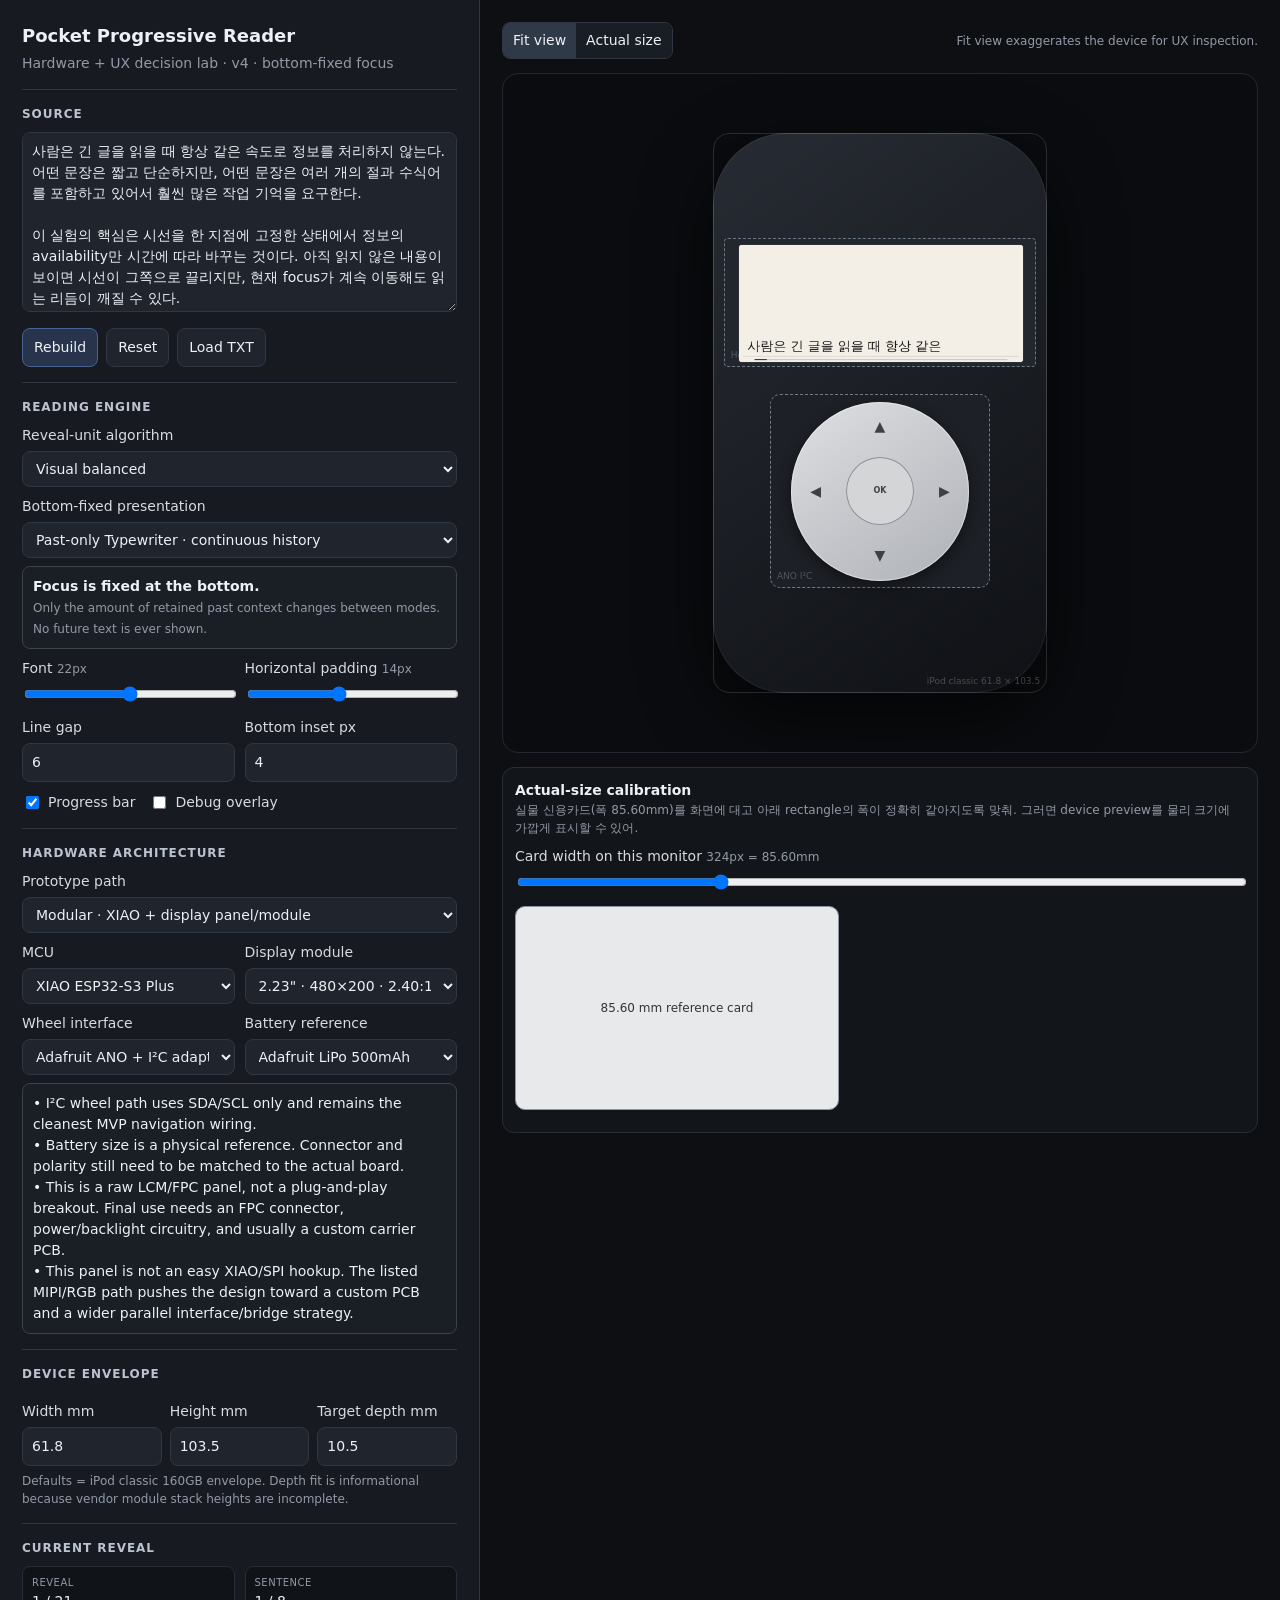
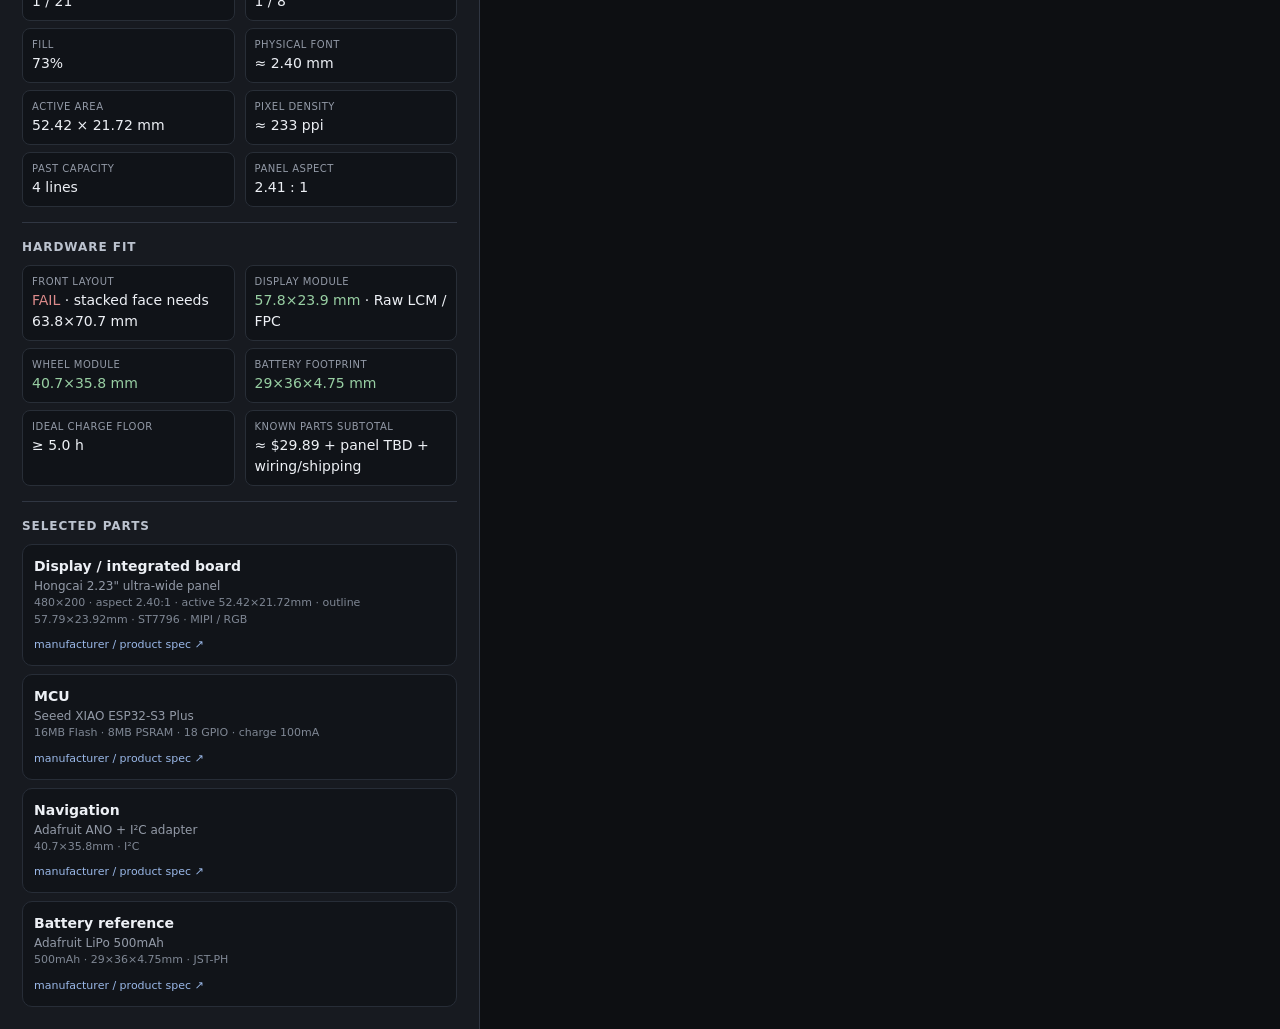
==== pocket_progressive_reader_hardware_lab_v4.html @ 1cc8d26b "chore: establish native reader project and approved visual direction" ====
<!doctype html>
<html lang="ko">
<head>
<meta charset="utf-8">
<meta name="viewport" content="width=device-width,initial-scale=1">
<title>Pocket Progressive Reader — Hardware + UX Lab v4</title>
<style>
:root{--bg:#0d0f12;--panel:#171a20;--panel2:#20242c;--panel3:#111419;--text:#edf0f5;--muted:#939aa7;--line:#303642;--good:#98cfa3;--warn:#e4bd7a;--bad:#dc8b8b;--screen:#f3efe6;--ink:#171717;--past:#77736d}*{box-sizing:border-box}body{margin:0;min-height:100vh;background:var(--bg);color:var(--text);font:14px/1.5 Inter,ui-sans-serif,system-ui,-apple-system,BlinkMacSystemFont,"Apple SD Gothic Neo","Noto Sans KR","Segoe UI",sans-serif}button,select,input,textarea{font:inherit}.app{display:grid;grid-template-columns:minmax(360px,480px) minmax(540px,1fr);min-height:100vh}.lab{padding:22px;border-right:1px solid var(--line);background:var(--panel);overflow:auto}.stage{min-width:0;display:flex;flex-direction:column;align-items:center;padding:22px;overflow:auto;gap:14px}h1{margin:0 0 4px;font-size:18px}.sub{color:var(--muted);margin-bottom:14px}.section{border-top:1px solid var(--line);padding-top:15px;margin-top:15px}.section h2{margin:0 0 9px;font-size:12px;letter-spacing:.08em;text-transform:uppercase;color:#bcc3cf}label{display:block;margin:9px 0 5px;color:#d8dbe2}select,input[type=number],textarea,input[type=text]{width:100%;background:var(--panel2);color:var(--text);border:1px solid var(--line);border-radius:8px;padding:8px 9px}input[type=range]{width:100%}textarea{min-height:180px;resize:vertical}.row{display:grid;grid-template-columns:1fr 1fr;gap:10px}.row3{display:grid;grid-template-columns:1fr 1fr 1fr;gap:8px}.toolbar{display:flex;gap:8px;flex-wrap:wrap;margin-top:10px}button{border:1px solid var(--line);color:var(--text);background:var(--panel2);border-radius:8px;padding:8px 11px;cursor:pointer}button:hover{border-color:#586577}button.primary{background:#27344b;border-color:#48638f}.mini{font-size:12px;color:var(--muted)}.tiny{font-size:11px;color:#7f8794}.checks{display:flex;flex-wrap:wrap;gap:8px 14px}.checks label{margin:0;display:flex;align-items:center;gap:6px}.card{background:var(--panel3);border:1px solid #272d37;border-radius:10px;padding:11px;margin-top:8px}.stats{display:grid;grid-template-columns:1fr 1fr;gap:7px 10px}.stat{padding:8px 9px;background:#101318;border:1px solid #282e37;border-radius:8px}.stat .k{font-size:10px;text-transform:uppercase;letter-spacing:.05em;color:var(--muted)}.stat .v{margin-top:1px;font-variant-numeric:tabular-nums}.good{color:var(--good)}.warn{color:var(--warn)}.bad{color:var(--bad)}.hidden{display:none!important}.stagebar{width:min(980px,100%);display:flex;justify-content:space-between;align-items:center;gap:12px;flex-wrap:wrap}.segmented{display:flex;border:1px solid var(--line);border-radius:8px;overflow:hidden}.segmented button{border:0;border-radius:0;background:#191d24;padding:7px 10px}.segmented button.active{background:#303948}.device-wrap{width:min(980px,100%);min-height:680px;display:flex;align-items:center;justify-content:center;overflow:auto;background:#0a0c0f;border:1px solid #222832;border-radius:16px;padding:24px;position:relative}.device{position:relative;background:linear-gradient(145deg,#272b33,#0f1115);box-shadow:0 24px 70px #000a,inset 0 0 0 1px #ffffff0f;border-radius:18px;flex:none}.module{position:absolute;border:1px dashed #6d7685;border-radius:4px;background:#22262d}.active-display{position:absolute;background:#050607;border-radius:3px;display:flex;align-items:center;justify-content:center;overflow:hidden;box-shadow:0 0 0 1px #ffffff0c}canvas.reader{display:block;background:var(--screen);width:100%;height:100%}.wheel-module{position:absolute;border:1px dashed #727a86;border-radius:10px;background:#1d2026;display:flex;align-items:center;justify-content:center}.wheel{width:82%;aspect-ratio:1;border-radius:50%;background:linear-gradient(145deg,#dedfe2,#aeb1b7);box-shadow:0 5px 15px #0007,inset 0 0 0 1px #fff7;position:relative;color:#333}.wheel:after{content:"";position:absolute;inset:31%;border-radius:50%;background:#d4d5d7;box-shadow:inset 0 0 0 1px #8d9096}.dir,.center{position:absolute;z-index:2;border:0;background:transparent;color:#3d4045;font-weight:800;padding:0;border-radius:50%}.dir{width:24%;height:24%}.dir.up{top:2%;left:38%}.dir.down{bottom:2%;left:38%}.dir.left{left:2%;top:38%}.dir.right{right:2%;top:38%}.center{left:34%;top:34%;width:32%;height:32%;z-index:3;font-size:8px}.wheel-hit{position:absolute;inset:0;border-radius:50%;z-index:1}.ipod-outline{position:absolute;border:1px solid #ffffff22;border-radius:16px;pointer-events:none}.ipod-label{position:absolute;right:6px;bottom:4px;font-size:9px;color:#ffffff3d}.devlabel{position:absolute;left:6px;bottom:4px;font-size:9px;color:#ffffff3d}.calibration{width:min(980px,100%);background:#12151a;border:1px solid #272e38;border-radius:12px;padding:12px}.card-ref-wrap{overflow:auto;padding:10px 0}.card-ref{border:1px solid #8e96a4;border-radius:10px;background:#e8e9eb;color:#333;display:flex;align-items:center;justify-content:center;white-space:nowrap;font-size:12px}.source-link{font-size:11px;color:#9ab8e8;text-decoration:none}.source-link:hover{text-decoration:underline}.note{padding:9px 10px;border:1px solid #3b424d;background:#1a1e25;border-radius:8px;margin-top:8px}@media(max-width:1020px){.app{grid-template-columns:1fr}.lab{border-right:0;border-bottom:1px solid var(--line)}}@media(max-width:620px){.row,.row3,.stats{grid-template-columns:1fr}.device-wrap{min-height:560px;padding:12px}}
</style></head><body>
<div class="app"><aside class="lab">
<h1>Pocket Progressive Reader</h1><div class="sub">Hardware + UX decision lab · v4 · bottom-fixed focus</div>
<div class="section"><h2>Source</h2><textarea id="source">사람은 긴 글을 읽을 때 항상 같은 속도로 정보를 처리하지 않는다. 어떤 문장은 짧고 단순하지만, 어떤 문장은 여러 개의 절과 수식어를 포함하고 있어서 훨씬 많은 작업 기억을 요구한다.

이 실험의 핵심은 시선을 한 지점에 고정한 상태에서 정보의 availability만 시간에 따라 바꾸는 것이다. 아직 읽지 않은 내용이 보이면 시선이 그쪽으로 끌리지만, 현재 focus가 계속 이동해도 읽는 리듬이 깨질 수 있다.

그래서 페이지 전체를 보여주는 대신 한 줄에 들어가는 reveal unit을 만든다. 각 unit은 비슷한 visual width를 갖되 의미 경계와 문장 부호를 가능한 한 보존한다.

This prototype also contains English text so line width and word-length behavior can be compared across languages. Hardware geometry should change the reading model exactly as a real display would.</textarea><div class="toolbar"><button class="primary" id="rebuild">Rebuild</button><button id="reset">Reset</button><button id="loadBtn">Load TXT</button><input id="file" type="file" accept=".txt,text/plain" hidden></div></div>
<div class="section"><h2>Reading engine</h2><label>Reveal-unit algorithm</label><select id="algorithm"><option value="balanced" selected>Visual balanced</option><option value="greedy">Visual greedy</option><option value="eojeol">3–5 eojeol baseline</option></select><label>Bottom-fixed presentation</label><select id="presentation"><option value="past" selected>Past-only Typewriter · continuous history</option><option value="sentence">Sentence-bounded Typewriter · reset each sentence</option><option value="current">Current Only · no history</option></select><div class="note"><b>Focus is fixed at the bottom.</b><br><span class="mini">Only the amount of retained past context changes between modes. No future text is ever shown.</span></div><div class="row"><div><label>Font <span id="fontOut" class="mini"></span></label><input id="fontSize" type="range" min="10" max="34" value="22"></div><div><label>Horizontal padding <span id="padOut" class="mini"></span></label><input id="padding" type="range" min="2" max="30" value="14"></div></div><div class="row"><div><label>Line gap</label><input id="lineGap" type="number" min="0" max="18" value="6"></div><div><label>Bottom inset px</label><input id="bottomInset" type="number" min="0" max="30" value="4"></div></div><div class="checks" style="margin-top:10px"><label><input id="progress" type="checkbox" checked> Progress bar</label><label><input id="debug" type="checkbox"> Debug overlay</label></div></div>
<div class="section"><h2>Hardware architecture</h2><label>Prototype path</label><select id="architecture"><option value="modular" selected>Modular · XIAO + display panel/module</option><option value="integrated">Fast-track · LILYGO T-Display-S3</option></select><div id="modularControls"><div class="row"><div><label>MCU</label><select id="mcu"><option value="xiaoPlus" selected>XIAO ESP32-S3 Plus</option><option value="xiao">XIAO ESP32-S3</option></select></div><div><label>Display module</label><select id="display"></select></div></div></div><div id="integratedInfo" class="note hidden"></div><div class="row"><div><label>Wheel interface</label><select id="wheel"></select></div><div><label>Battery reference</label><select id="battery"></select></div></div><div id="compat" class="note"></div></div>
<div class="section"><h2>Device envelope</h2><div class="row3"><div><label>Width mm</label><input id="bodyW" type="number" step=".1" value="61.8"></div><div><label>Height mm</label><input id="bodyH" type="number" step=".1" value="103.5"></div><div><label>Target depth mm</label><input id="bodyD" type="number" step=".1" value="10.5"></div></div><div class="mini" style="margin-top:6px">Defaults = iPod classic 160GB envelope. Depth fit is informational because vendor module stack heights are incomplete.</div></div>
<div class="section"><h2>Current reveal</h2><div class="stats"><div class="stat"><div class="k">Reveal</div><div class="v" id="sReveal">—</div></div><div class="stat"><div class="k">Sentence</div><div class="v" id="sSentence">—</div></div><div class="stat"><div class="k">Fill</div><div class="v" id="sFill">—</div></div><div class="stat"><div class="k">Physical font</div><div class="v" id="sFontMm">—</div></div><div class="stat"><div class="k">Active area</div><div class="v" id="sActive">—</div></div><div class="stat"><div class="k">Pixel density</div><div class="v" id="sPpi">—</div></div><div class="stat"><div class="k">Past capacity</div><div class="v" id="sPastSlots">—</div></div><div class="stat"><div class="k">Panel aspect</div><div class="v" id="sAspect">—</div></div></div></div>
<div class="section"><h2>Hardware fit</h2><div class="stats"><div class="stat"><div class="k">Front layout</div><div class="v" id="fitFront">—</div></div><div class="stat"><div class="k">Display module</div><div class="v" id="fitDisplay">—</div></div><div class="stat"><div class="k">Wheel module</div><div class="v" id="fitWheel">—</div></div><div class="stat"><div class="k">Battery footprint</div><div class="v" id="fitBattery">—</div></div><div class="stat"><div class="k">Ideal charge floor</div><div class="v" id="chargeTime">—</div></div><div class="stat"><div class="k">Known parts subtotal</div><div class="v" id="subtotal">—</div></div></div></div>
<div class="section"><h2>Selected parts</h2><div id="parts"></div></div>
</aside><main class="stage"><div class="stagebar"><div class="segmented"><button id="zoomBtn" class="active">Fit view</button><button id="actualBtn">Actual size</button></div><div class="mini" id="viewHint">Fit view exaggerates the device for UX inspection.</div></div><div class="device-wrap" id="deviceWrap"><div class="device" id="device"><div class="ipod-outline" id="ipodOutline"><div class="ipod-label">iPod classic 61.8 × 103.5</div></div><div class="module" id="displayModule"><div class="active-display" id="activeDisplay"><canvas class="reader" id="screen"></canvas></div><div class="devlabel" id="displayLabel"></div></div><div class="wheel-module" id="wheelModule"><div class="wheel"><div class="wheel-hit" id="wheelHit"></div><button class="dir up" data-action="prevSentence">▲</button><button class="dir down" data-action="nextSentence">▼</button><button class="dir left" data-action="prev">◀</button><button class="dir right" data-action="next">▶</button><button class="center" data-action="center">OK</button></div><div class="devlabel" id="wheelLabel"></div></div></div></div><div class="calibration" id="calibration"><b>Actual-size calibration</b><div class="mini">실물 신용카드(폭 85.60mm)를 화면에 대고 아래 rectangle의 폭이 정확히 같아지도록 맞춰. 그러면 device preview를 물리 크기에 가깝게 표시할 수 있어.</div><label>Card width on this monitor <span id="calOut" class="mini"></span></label><input id="calPx" type="range" min="250" max="520" value="324"><div class="card-ref-wrap"><div class="card-ref" id="cardRef">85.60 mm reference card</div></div></div></main></div>
<script>
(()=>{'use strict';
const DISPLAY_PRESETS={
ws190:{name:'Waveshare 1.9" dev module',diagonal:1.90,resolution:[320,170],active:[42.72,22.70],module:[51.2,27.3],driver:'ST7789V2',iface:'SPI',kind:'Development module',price:11.99,url:'https://www.waveshare.com/1.9inch-lcd-module.htm'},
hc190:{name:'Hongcai 1.9" raw bar panel',diagonal:1.90,resolution:[320,170],active:[42.72,22.70],module:[49.72,25.80],driver:'ST7789',iface:'MCU / SPI / RGB',kind:'Raw LCM / FPC',price:null,url:'https://www.lcdhc.com/en/bar-display-screen-catalog.html'},
hc219:{name:'Hongcai 2.19" raw bar panel',diagonal:2.19,resolution:[400,240],active:[52.80,31.68],module:[59.81,34.82],driver:'ST7796',iface:'MCU / SPI / RGB',kind:'Raw LCM / FPC',price:null,url:'https://www.lcdhc.com/en/bar-display-screen-catalog.html'},
hc223:{name:'Hongcai 2.23" ultra-wide panel',diagonal:2.23,resolution:[480,200],active:[52.42,21.72],module:[57.79,23.92],driver:'ST7796',iface:'MIPI / RGB',kind:'Raw LCM / FPC',price:null,url:'https://www.lcdhc.com/en/bar-display-screen-catalog.html'},
er225:{name:'EastRising 2.25" ultra-wide SPI panel',diagonal:2.25,resolution:[284,76],active:[55.29,14.80],module:[62.50,17.90],driver:'ST7789P3',iface:'4-wire SPI',kind:'Retail raw panel / FPC',price:null,url:'https://www.buydisplay.com/2-25-inch-tft-serial-spi-76x284-lcd-display-module-w-st7789p3'},
hc240:{name:'Hongcai 2.4" bar panel',diagonal:2.40,resolution:[310,100],active:[55.80,18.00],module:[63.60,21.10],driver:'ST7789',iface:'SPI / MCU / RGB',kind:'Raw LCM / FPC',price:null,url:'https://www.lcdhc.com/en/bar-display-screen-catalog.html'},
ws200:{name:'Waveshare 2.0" 4:3 control',diagonal:2.00,resolution:[320,240],active:[40.80,30.60],module:[58.0,35.0],driver:'ST7789VW',iface:'SPI',kind:'Development module',price:11.99,url:'https://www.waveshare.com/2inch-lcd-module.htm'}
};
const MCU_PRESETS={xiao:{name:'Seeed XIAO ESP32-S3',size:[21,17.8],flash:8,psram:8,gpio:11,charge:50,price:7.49,url:'https://www.seeedstudio.com/XIAO-ESP32S3-p-5627.html'},xiaoPlus:{name:'Seeed XIAO ESP32-S3 Plus',size:[21,17.8],flash:16,psram:8,gpio:18,charge:100,price:7.99,url:'https://wiki.seeedstudio.com/xiao_esp32s3_getting_started/'}};
const WHEEL_PRESETS={i2c:{name:'Adafruit ANO + I²C adapter',size:[40.7,35.8],depth:4.8,gpio:2,price:13.95,url:'https://www.adafruit.com/product/5740'},direct:{name:'Adafruit ANO direct breakout',size:[38,35.6],depth:1.6,gpio:7,price:10.95,url:'https://www.adafruit.com/product/5221'}};
const BATTERY_PRESETS={b500:{name:'Adafruit LiPo 500mAh',cap:500,size:[29,36,4.75],price:7.95,connector:'JST-PH',url:'https://www.adafruit.com/product/1578'},b1200:{name:'Adafruit LiPo 1200mAh',cap:1200,size:[34,62,5],price:9.95,connector:'JST-PH',url:'https://www.adafruit.com/product/258'},none:{name:'No battery / USB only',cap:0,size:[0,0,0],price:0,connector:'—',url:''}};
const TDISPLAY={name:'LILYGO T-Display-S3 (non-touch)',board:[60.8,25.5],resolution:[320,170],active:[42.72,22.70],flash:16,psram:8,charge:500,price:9.04,url:'https://lilygo.cc/products/t-display-s3'};
const $=id=>document.getElementById(id),ui={};['source','rebuild','reset','loadBtn','file','algorithm','presentation','fontSize','fontOut','padding','padOut','lineGap','bottomInset','progress','debug','architecture','modularControls','integratedInfo','mcu','display','wheel','battery','compat','bodyW','bodyH','bodyD','sReveal','sSentence','sFill','sFontMm','sActive','sPpi','sPastSlots','sAspect','fitFront','fitDisplay','fitWheel','fitBattery','chargeTime','subtotal','parts','zoomBtn','actualBtn','viewHint','deviceWrap','device','ipodOutline','displayModule','activeDisplay','screen','displayLabel','wheelModule','wheelHit','wheelLabel','calibration','calPx','calOut','cardRef'].forEach(id=>ui[id]=$(id));const ctx=ui.screen.getContext('2d');const state={sentences:[],units:[],index:0,sentenceStarts:[],sentenceEnds:[],view:'fit',wheelAccum:0};
for(const[k,v]of Object.entries(DISPLAY_PRESETS)){const o=document.createElement('option');o.value=k;const ratio=(v.resolution[0]/v.resolution[1]).toFixed(2);o.textContent=`${v.diagonal}" · ${v.resolution[0]}×${v.resolution[1]} · ${ratio}:1 · ${v.name}`;if(k==='hc223')o.selected=true;ui.display.appendChild(o)}for(const[k,v]of Object.entries(WHEEL_PRESETS)){const o=document.createElement('option');o.value=k;o.textContent=v.name;if(k==='i2c')o.selected=true;ui.wheel.appendChild(o)}for(const[k,v]of Object.entries(BATTERY_PRESETS)){const o=document.createElement('option');o.value=k;o.textContent=v.name;if(k==='b500')o.selected=true;ui.battery.appendChild(o)}
function hw(){const integrated=ui.architecture.value==='integrated',wheel=WHEEL_PRESETS[ui.wheel.value],battery=BATTERY_PRESETS[ui.battery.value];if(integrated)return{integrated,display:{name:'Integrated 1.9" ST7789V',resolution:TDISPLAY.resolution,active:TDISPLAY.active,module:TDISPLAY.board,driver:'ST7789V',iface:'integrated',kind:'Integrated dev board',price:TDISPLAY.price,url:TDISPLAY.url},mcu:{name:'Integrated ESP32-S3R8',size:TDISPLAY.board,flash:16,psram:8,gpio:13,charge:TDISPLAY.charge,price:0,url:TDISPLAY.url},wheel,battery};const d=DISPLAY_PRESETS[ui.display.value],m=MCU_PRESETS[ui.mcu.value];return{integrated,display:{...d},mcu:m,wheel,battery}}
function displayConfig(){const h=hw(),d=h.display;ui.screen.width=d.resolution[0];ui.screen.height=d.resolution[1];return h}function styleState(){const h=hw(),d=h.display;return{fontSize:+ui.fontSize.value,padding:+ui.padding.value,lineGap:+ui.lineGap.value,usableWidth:d.resolution[0]-(+ui.padding.value*2),font:`${+ui.fontSize.value}px "Apple SD Gothic Neo","Noto Sans KR",system-ui,sans-serif`}}
function sentenceSplit(text){
  const normalized=text.replace(/\r\n?/g,'\n').replace(/[ \t]+/g,' ').trim();
  if(!normalized)return[];
  const paras=normalized.split(/\n{2,}/).map(s=>s.trim()).filter(Boolean),out=[];
  for(const para of paras){
    try{
      const seg=new Intl.Segmenter('ko',{granularity:'sentence'});
      out.push(...[...seg.segment(para)].map(x=>x.segment.trim()).filter(Boolean));
    }catch{
      out.push(...para.split(/(?<=[.!?。！？])\s+/u).map(s=>s.trim()).filter(Boolean));
    }
  }
  return out;
}
const tokenize=s=>s.match(/\S+/gu)||[];function widthOf(text){const st=styleState();ctx.save();ctx.font=st.font;const w=ctx.measureText(text).width;ctx.restore();return w}function boundaryBonus(text){const t=text.trim();if(/[.!?。！？‼⁉…]["'’”»》〉」』】)\]}）]*$/u.test(t))return 42;if(/[,，:：;；]["'’”»》〉」』】)\]}）]*$/u.test(t))return 18;return 0}
function eojeolChunks(sentence){const words=tokenize(sentence);if(!words.length)return[];const TARGET=4,MIN=3,MAX=5,best=new Array(words.length+1);best[words.length]={score:0,path:[]};for(let i=words.length-1;i>=0;i--)for(let j=i+1;j<=Math.min(words.length,i+MAX);j++){const count=j-i,text=words.slice(i,j).join(' '),chars=[...text.replace(/\s+/gu,'')].length,desired=chars>=30&&count===4?3:chars<=8&&count===4?5:TARGET,tooShort=count<MIN&&words.length>1;if(!best[j])continue;const score=best[j].score+boundaryBonus(text)-Math.abs(count-desired)*2-(tooShort?30:0);if(!best[i]||score>best[i].score)best[i]={score,path:[text,...best[j].path]}}return best[0]?.path||[sentence]}
function greedyChunks(sentence){const words=tokenize(sentence),max=styleState().usableWidth,chunks=[];let cur='';for(const word of words){const next=cur?cur+' '+word:word;if(!cur||widthOf(next)<=max)cur=next;else{chunks.push(cur);cur=word}}if(cur)chunks.push(cur);return chunks}
function balancedChunks(sentence){const words=tokenize(sentence);if(!words.length)return[];const max=styleState().usableWidth,full=widthOf(sentence);if(full<=max)return[sentence];const lines=Math.max(2,Math.ceil(full/max)),ideal=Math.min(max*.92,full/lines),n=words.length,best=new Array(n+1);best[n]={cost:0,path:[]};for(let i=n-1;i>=0;i--){let text='';for(let j=i+1;j<=n;j++){text=text?text+' '+words[j-1]:words[j-1];const w=widthOf(text);if(w>max&&j>i+1)break;if(!best[j])continue;const diff=(w-ideal)/Math.max(1,ideal);let cost=best[j].cost+diff*diff*100;if(w<ideal*.48&&n>1)cost+=24;cost-=boundaryBonus(text);if(j-i>7)cost+=(j-i-7)*5;if(!best[i]||cost<best[i].cost)best[i]={cost,path:[text,...best[j].path]}}}return best[0]?.path||greedyChunks(sentence)}
function buildModel({keep=false}={}){displayConfig();const prev=state.units[state.index]?.text||'';state.sentences=sentenceSplit(ui.source.value);state.units=[];state.sentenceStarts=[];state.sentenceEnds=[];const algo=ui.algorithm.value;state.sentences.forEach((s,si)=>{state.sentenceStarts[si]=state.units.length;let parts=algo==='eojeol'?eojeolChunks(s):algo==='greedy'?greedyChunks(s):balancedChunks(s);parts=parts.flatMap(p=>widthOf(p)<=styleState().usableWidth?[p]:greedyChunks(p));for(const text of parts)state.units.push({text,sentenceIndex:si,width:widthOf(text),words:tokenize(text).length});state.sentenceEnds[si]=state.units.length-1});if(keep&&prev){const i=state.units.findIndex(u=>u.text===prev);state.index=i>=0?i:Math.min(state.index,Math.max(0,state.units.length-1))}else state.index=0;renderAll()}const current=()=>state.units[state.index];function move(d){if(!state.units.length)return;state.index=Math.max(0,Math.min(state.units.length-1,state.index+d));render()}function sentenceMove(d){if(!state.units.length)return;const t=Math.max(0,Math.min(state.sentences.length-1,current().sentenceIndex+d));state.index=state.sentenceStarts[t];render()}
function lh(){const s=styleState();return s.fontSize*1.28+s.lineGap}
function focusY(){const h=hw().display.resolution[1],progressReserve=ui.progress.checked?8:2,inset=Math.max(0,+ui.bottomInset.value||0);return Math.max(lh()/2+2,h-progressReserve-inset-styleState().fontSize*.62)}
function pastCapacity(){const fy=focusY(),line=lh();return Math.max(0,Math.floor((fy-line/2-3)/line))}
function drawUnit(idx,y,opt={}){const u=state.units[idx];if(!u)return;const st=styleState();ctx.save();ctx.font=st.font;ctx.textBaseline='middle';ctx.globalAlpha=opt.alpha??1;ctx.fillStyle=opt.color||'#171717';ctx.fillText(u.text,st.padding,y,st.usableWidth);ctx.restore()}
function pastStartIndex(mode){if(mode==='current')return state.index;if(mode==='sentence')return state.sentenceStarts[current().sentenceIndex];return 0}
function drawPresentation(){const fy=focusY(),mode=ui.presentation.value,slots=pastCapacity(),start=pastStartIndex(mode);if(mode!=='current'){let drawn=0;for(let idx=state.index-1;idx>=start&&drawn<slots;idx--){drawn++;const alpha=[.56,.34,.19,.11][drawn-1]??.08;drawUnit(idx,fy-drawn*lh(),{alpha,color:'#77736d'})}}drawUnit(state.index,fy,{alpha:1,color:'#171717'});ctx.save();ctx.strokeStyle='rgba(35,34,32,.15)';ctx.beginPath();ctx.moveTo(Math.max(3,styleState().padding*.5),fy+styleState().fontSize*.72);ctx.lineTo(hw().display.resolution[0]-Math.max(3,styleState().padding*.5),fy+styleState().fontSize*.72);ctx.stroke();ctx.restore()}
function drawProgress(){if(!ui.progress.checked||!state.units.length)return;const d=hw().display.resolution,w=d[0],h=d[1],x=Math.max(6,w*.055),bar=w-x*2,y=h-5;ctx.fillStyle='#d0cbc2';ctx.fillRect(x,y,bar,2);ctx.fillStyle='#3e3c39';ctx.fillRect(x,y,bar*((state.index+1)/state.units.length),2)}function drawDebug(){if(!ui.debug.checked||!current())return;ctx.save();ctx.font='8px ui-monospace,monospace';ctx.textBaseline='top';ctx.fillStyle='#77716a';ctx.fillText(`#${state.index+1}/${state.units.length} · ${Math.round(current().width)}px`,4,3);ctx.restore()}
function render(){const d=hw().display.resolution;ctx.clearRect(0,0,d[0],d[1]);ctx.fillStyle='#f3efe6';ctx.fillRect(0,0,d[0],d[1]);if(!state.units.length){ctx.fillStyle='#777';ctx.font='12px system-ui';ctx.fillText('No text',10,20);return}drawPresentation();drawProgress();drawDebug();updateReadStats()}function ppi(){const d=hw().display;return d.resolution[0]/d.active[0]*25.4}function updateReadStats(){if(!current())return;const st=styleState(),d=hw().display;ui.sReveal.textContent=`${state.index+1} / ${state.units.length}`;ui.sSentence.textContent=`${current().sentenceIndex+1} / ${state.sentences.length}`;ui.sFill.textContent=`${Math.round(current().width/st.usableWidth*100)}%`;ui.sFontMm.textContent=`≈ ${(st.fontSize/ppi()*25.4).toFixed(2)} mm`;ui.sActive.textContent=`${d.active[0].toFixed(2)} × ${d.active[1].toFixed(2)} mm`;ui.sPpi.textContent=`≈ ${Math.round(ppi())} ppi`;ui.sPastSlots.textContent=`${pastCapacity()} line${pastCapacity()===1?'':'s'}`;ui.sAspect.textContent=`${(d.active[0]/d.active[1]).toFixed(2)} : 1`}
function chargeFloor(h){if(!h.battery.cap||!h.mcu.charge)return'—';const hours=h.battery.cap/h.mcu.charge;return`≥ ${hours.toFixed(hours<10?1:0)} h`}function partCard(title,p,extra=''){return`<div class="card"><b>${title}</b><div class="mini">${p.name}</div>${extra}<div style="margin-top:5px">${p.url?`<a class="source-link" target="_blank" href="${p.url}">manufacturer / product spec ↗</a>`:''}</div></div>`}
function updateHardware(){const h=hw(),bodyW=+ui.bodyW.value,bodyH=+ui.bodyH.value,margin=3,gap=5;ui.modularControls.classList.toggle('hidden',h.integrated);ui.integratedInfo.classList.toggle('hidden',!h.integrated);if(h.integrated)ui.integratedInfo.innerHTML=`<b>Integrated fast-track</b><br><span class="mini">ESP32-S3R8 + 16MB Flash + 8MB PSRAM + 1.9" 170×320 TFT + USB-C + battery connector on one board. Good for firmware/interaction proofing, less flexible for final panel geometry.</span>`;const displayW=h.display.module[0],displayH=h.display.module[1],wheelW=h.wheel.size[0],wheelH=h.wheel.size[1],reqW=Math.max(displayW,wheelW)+margin*2,reqH=displayH+gap+wheelH+margin*2,frontOK=reqW<=bodyW&&reqH<=bodyH,dispOK=displayW<=bodyW,wheelOK=wheelW+margin*2<=bodyW,b=h.battery.size,battOK=!h.battery.cap||(Math.min(b[0],b[1])<=Math.min(bodyW,bodyH)&&Math.max(b[0],b[1])<=Math.max(bodyW,bodyH));ui.fitFront.innerHTML=`<span class="${frontOK?'good':'bad'}">${frontOK?'PASS':'FAIL'}</span> · stacked face needs ${reqW.toFixed(1)}×${reqH.toFixed(1)} mm`;ui.fitDisplay.innerHTML=`<span class="${dispOK?'good':'bad'}">${displayW.toFixed(1)}×${displayH.toFixed(1)} mm</span> · ${h.display.kind}`;ui.fitWheel.innerHTML=`<span class="${wheelOK?'good':'bad'}">${wheelW.toFixed(1)}×${wheelH.toFixed(1)} mm</span>`;ui.fitBattery.innerHTML=h.battery.cap?`<span class="${battOK?'good':'bad'}">${b[0]}×${b[1]}×${b[2]} mm</span>`:'—';ui.chargeTime.textContent=chargeFloor(h);const known=[h.display.price,h.mcu.price,h.wheel.price,h.battery.price].filter(v=>Number.isFinite(v));const subtotal=known.reduce((a,b)=>a+b,0);ui.subtotal.textContent=`≈ $${subtotal.toFixed(2)}${Number.isFinite(h.display.price)?'':' + panel TBD'} + wiring/shipping`;let compat=[];if(!h.integrated&&ui.mcu.value==='xiao'&&ui.wheel.value==='direct')compat.push('Basic XIAO + direct ANO is GPIO-starved. Use XIAO S3 Plus or the I²C wheel path.');if(ui.wheel.value==='i2c')compat.push('I²C wheel path uses SDA/SCL only and remains the cleanest MVP navigation wiring.');if(h.battery.cap)compat.push('Battery size is a physical reference. Connector and polarity still need to be matched to the actual board.');if(h.display.module[0]>bodyW)compat.push(`Panel/module is ${(h.display.module[0]-bodyW).toFixed(1)}mm wider than the ${bodyW.toFixed(1)}mm body target.`);if(/Raw|raw/.test(h.display.kind))compat.push('This is a raw LCM/FPC panel, not a plug-and-play breakout. Final use needs an FPC connector, power/backlight circuitry, and usually a custom carrier PCB.');if(/MIPI/.test(h.display.iface)&&!/SPI/.test(h.display.iface))compat.push('This panel is not an easy XIAO/SPI hookup. The listed MIPI/RGB path pushes the design toward a custom PCB and a wider parallel interface/bridge strategy.');else if(/SPI/.test(h.display.iface)&&!h.integrated)compat.push(`${h.display.driver} + ${h.display.iface}: electrically much friendlier for the ESP32-S3 prototype path.`);if(h.integrated)compat.push('T-Display-S3 remains useful as a fast firmware proof, but it does not validate the final ultra-wide panel geometry.');ui.compat.innerHTML=compat.map(x=>`• ${x}`).join('<br>')||'No obvious compatibility warning.';ui.parts.innerHTML=partCard('Display / integrated board',h.display,`<div class="tiny">${h.display.resolution[0]}×${h.display.resolution[1]} · aspect ${(h.display.resolution[0]/h.display.resolution[1]).toFixed(2)}:1 · active ${h.display.active[0]}×${h.display.active[1]}mm · outline ${h.display.module[0]}×${h.display.module[1]}mm · ${h.display.driver} · ${h.display.iface}</div>`)+(!h.integrated?partCard('MCU',h.mcu,`<div class="tiny">${h.mcu.flash}MB Flash · ${h.mcu.psram}MB PSRAM · ${h.mcu.gpio} GPIO · charge ${h.mcu.charge}mA</div>`):'')+partCard('Navigation',h.wheel,`<div class="tiny">${h.wheel.size[0]}×${h.wheel.size[1]}mm · ${h.wheel.gpio===2?'I²C':'7 GPIO direct'}</div>`)+(h.battery.cap?partCard('Battery reference',h.battery,`<div class="tiny">${h.battery.cap}mAh · ${h.battery.size.join('×')}mm · ${h.battery.connector}</div>`):'')}
function pxPerMm(){return+ui.calPx.value/85.60}function layoutDevice(){const h=hw(),bodyW=+ui.bodyW.value,bodyH=+ui.bodyH.value,fitScale=Math.min(7,560/bodyH,360/bodyW),scale=state.view==='actual'?pxPerMm():fitScale,dw=bodyW*scale,dh=bodyH*scale;ui.device.style.width=`${dw}px`;ui.device.style.height=`${dh}px`;ui.device.style.borderRadius=`${Math.max(8,bodyW*.22*scale)}px`;ui.ipodOutline.style.width=`${61.8*scale}px`;ui.ipodOutline.style.height=`${103.5*scale}px`;ui.ipodOutline.style.left=`${(dw-61.8*scale)/2}px`;ui.ipodOutline.style.top=`${(dh-103.5*scale)/2}px`;const modW=h.display.module[0]*scale,modH=h.display.module[1]*scale,actW=h.display.active[0]*scale,actH=h.display.active[1]*scale,wheelW=h.wheel.size[0]*scale,wheelH=h.wheel.size[1]*scale,gap=5*scale,totalH=modH+gap+wheelH,startY=Math.max(3*scale,(dh-totalH)/2);ui.displayModule.style.width=`${modW}px`;ui.displayModule.style.height=`${modH}px`;ui.displayModule.style.left=`${(dw-modW)/2}px`;ui.displayModule.style.top=`${startY}px`;ui.activeDisplay.style.width=`${actW}px`;ui.activeDisplay.style.height=`${actH}px`;ui.activeDisplay.style.left=`${(modW-actW)/2}px`;ui.activeDisplay.style.top=`${(modH-actH)/2}px`;ui.wheelModule.style.width=`${wheelW}px`;ui.wheelModule.style.height=`${wheelH}px`;ui.wheelModule.style.left=`${(dw-wheelW)/2}px`;ui.wheelModule.style.top=`${startY+modH+gap}px`;ui.displayLabel.textContent=h.integrated?'T-Display-S3 board':h.display.name;ui.wheelLabel.textContent=ui.wheel.value==='i2c'?'ANO I²C':'ANO direct';ui.cardRef.style.width=`${ui.calPx.value}px`;ui.cardRef.style.height=`${(+ui.calPx.value)*(53.98/85.60)}px`;ui.calOut.textContent=`${ui.calPx.value}px = 85.60mm`;ui.viewHint.textContent=state.view==='actual'?`Actual-size mode · calibrated ${pxPerMm().toFixed(2)} CSS px/mm`:'Fit view exaggerates the device for UX inspection.'}
function renderAll(){updateHardware();layoutDevice();render()}function updateLabels(){ui.fontOut.textContent=`${ui.fontSize.value}px`;ui.padOut.textContent=`${ui.padding.value}px`}function setView(v){state.view=v;ui.zoomBtn.classList.toggle('active',v==='fit');ui.actualBtn.classList.toggle('active',v==='actual');layoutDevice()}function centerAction(){ui.progress.checked=!ui.progress.checked;render()}
document.querySelectorAll('[data-action]').forEach(btn=>btn.addEventListener('click',e=>{e.stopPropagation();const a=btn.dataset.action;if(a==='prev')move(-1);else if(a==='next')move(1);else if(a==='prevSentence')sentenceMove(-1);else if(a==='nextSentence')sentenceMove(1);else centerAction()}));ui.wheelHit.addEventListener('wheel',e=>{e.preventDefault();state.wheelAccum+=e.deltaY;const t=50;while(Math.abs(state.wheelAccum)>=t){if(state.wheelAccum>0){move(1);state.wheelAccum-=t}else{move(-1);state.wheelAccum+=t}}},{passive:false});document.addEventListener('keydown',e=>{if(['INPUT','TEXTAREA','SELECT'].includes(document.activeElement?.tagName))return;const m={ArrowLeft:()=>move(-1),ArrowRight:()=>move(1),ArrowUp:()=>sentenceMove(-1),ArrowDown:()=>sentenceMove(1)};if(m[e.key]){e.preventDefault();m[e.key]()}});ui.rebuild.addEventListener('click',()=>buildModel());ui.reset.addEventListener('click',()=>{state.index=0;render()});ui.loadBtn.addEventListener('click',()=>ui.file.click());ui.file.addEventListener('change',async()=>{const f=ui.file.files?.[0];if(f){ui.source.value=await f.text();buildModel()}});ui.algorithm.addEventListener('change',()=>buildModel({keep:true}));ui.presentation.addEventListener('change',render);ui.fontSize.addEventListener('input',()=>{updateLabels();buildModel({keep:true})});ui.padding.addEventListener('input',()=>{updateLabels();buildModel({keep:true})});ui.lineGap.addEventListener('input',render);ui.bottomInset.addEventListener('input',render);ui.progress.addEventListener('change',render);ui.debug.addEventListener('change',render);['architecture','mcu','display','wheel','battery'].forEach(id=>ui[id].addEventListener('change',()=>buildModel({keep:true})));['bodyW','bodyH','bodyD'].forEach(id=>ui[id].addEventListener('input',()=>{updateHardware();layoutDevice()}));ui.zoomBtn.addEventListener('click',()=>setView('fit'));ui.actualBtn.addEventListener('click',()=>setView('actual'));ui.calPx.addEventListener('input',layoutDevice);updateLabels();setView('fit');buildModel();})();
</script></body></html>
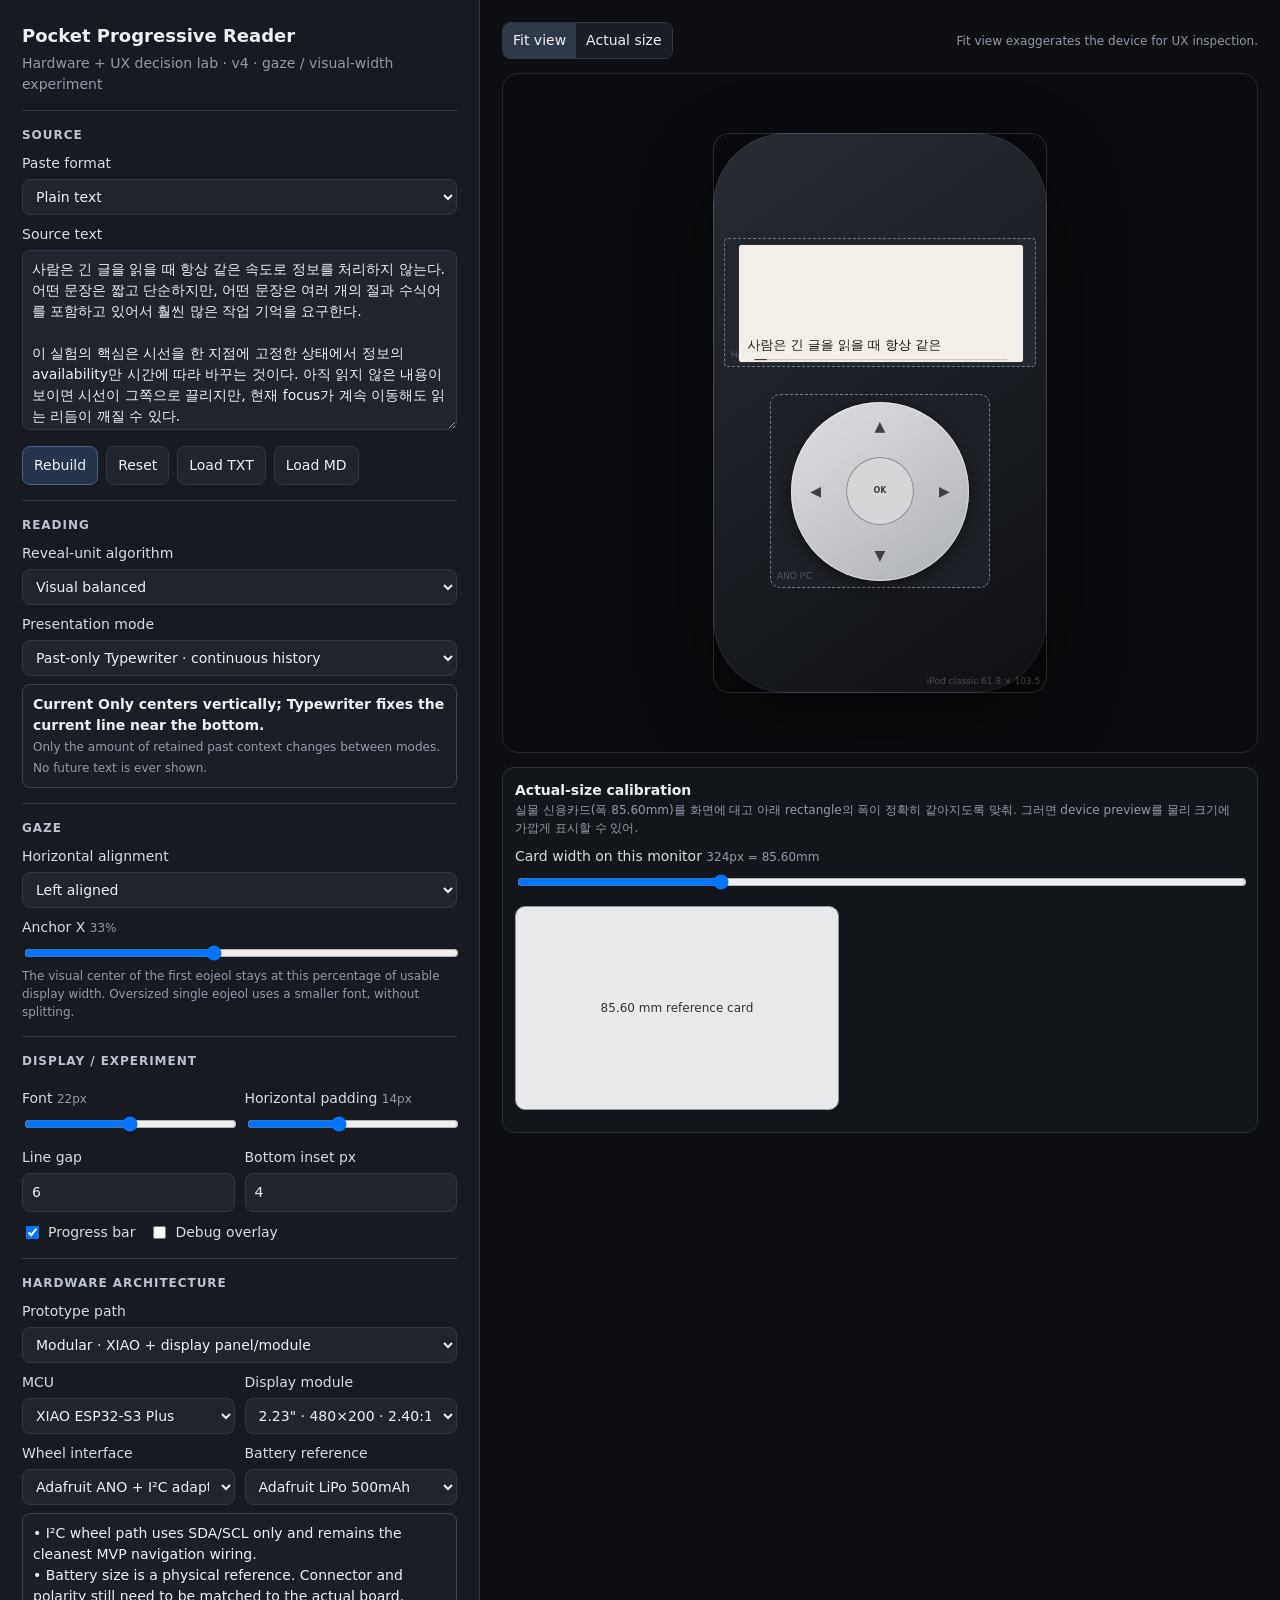
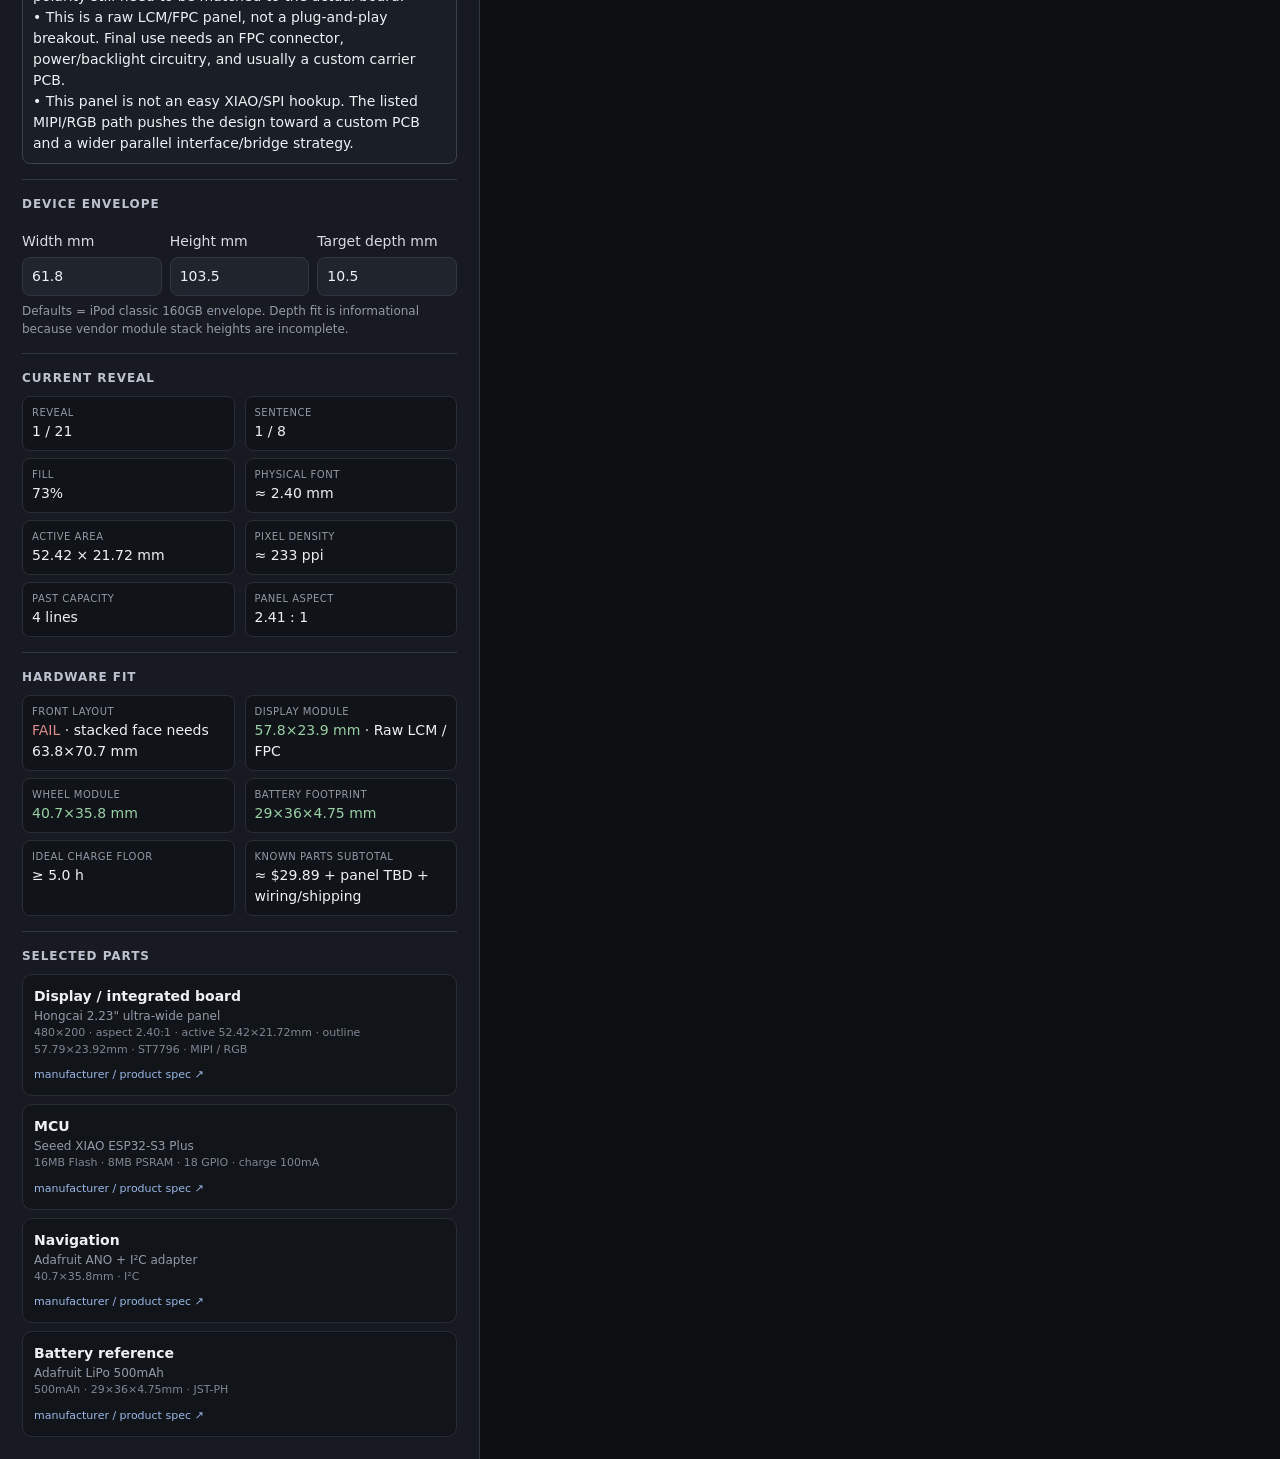
==== commit dd50b7a3: "feat: synchronize hardware lab with normalized input and gaze experiments" ====
--- a/pocket_progressive_reader_hardware_lab_v4.html
+++ b/pocket_progressive_reader_hardware_lab_v4.html
@@ -5,18 +5,18 @@
 <meta name="viewport" content="width=device-width,initial-scale=1">
 <title>Pocket Progressive Reader — Hardware + UX Lab v4</title>
 <style>
-:root{--bg:#0d0f12;--panel:#171a20;--panel2:#20242c;--panel3:#111419;--text:#edf0f5;--muted:#939aa7;--line:#303642;--good:#98cfa3;--warn:#e4bd7a;--bad:#dc8b8b;--screen:#f3efe6;--ink:#171717;--past:#77736d}*{box-sizing:border-box}body{margin:0;min-height:100vh;background:var(--bg);color:var(--text);font:14px/1.5 Inter,ui-sans-serif,system-ui,-apple-system,BlinkMacSystemFont,"Apple SD Gothic Neo","Noto Sans KR","Segoe UI",sans-serif}button,select,input,textarea{font:inherit}.app{display:grid;grid-template-columns:minmax(360px,480px) minmax(540px,1fr);min-height:100vh}.lab{padding:22px;border-right:1px solid var(--line);background:var(--panel);overflow:auto}.stage{min-width:0;display:flex;flex-direction:column;align-items:center;padding:22px;overflow:auto;gap:14px}h1{margin:0 0 4px;font-size:18px}.sub{color:var(--muted);margin-bottom:14px}.section{border-top:1px solid var(--line);padding-top:15px;margin-top:15px}.section h2{margin:0 0 9px;font-size:12px;letter-spacing:.08em;text-transform:uppercase;color:#bcc3cf}label{display:block;margin:9px 0 5px;color:#d8dbe2}select,input[type=number],textarea,input[type=text]{width:100%;background:var(--panel2);color:var(--text);border:1px solid var(--line);border-radius:8px;padding:8px 9px}input[type=range]{width:100%}textarea{min-height:180px;resize:vertical}.row{display:grid;grid-template-columns:1fr 1fr;gap:10px}.row3{display:grid;grid-template-columns:1fr 1fr 1fr;gap:8px}.toolbar{display:flex;gap:8px;flex-wrap:wrap;margin-top:10px}button{border:1px solid var(--line);color:var(--text);background:var(--panel2);border-radius:8px;padding:8px 11px;cursor:pointer}button:hover{border-color:#586577}button.primary{background:#27344b;border-color:#48638f}.mini{font-size:12px;color:var(--muted)}.tiny{font-size:11px;color:#7f8794}.checks{display:flex;flex-wrap:wrap;gap:8px 14px}.checks label{margin:0;display:flex;align-items:center;gap:6px}.card{background:var(--panel3);border:1px solid #272d37;border-radius:10px;padding:11px;margin-top:8px}.stats{display:grid;grid-template-columns:1fr 1fr;gap:7px 10px}.stat{padding:8px 9px;background:#101318;border:1px solid #282e37;border-radius:8px}.stat .k{font-size:10px;text-transform:uppercase;letter-spacing:.05em;color:var(--muted)}.stat .v{margin-top:1px;font-variant-numeric:tabular-nums}.good{color:var(--good)}.warn{color:var(--warn)}.bad{color:var(--bad)}.hidden{display:none!important}.stagebar{width:min(980px,100%);display:flex;justify-content:space-between;align-items:center;gap:12px;flex-wrap:wrap}.segmented{display:flex;border:1px solid var(--line);border-radius:8px;overflow:hidden}.segmented button{border:0;border-radius:0;background:#191d24;padding:7px 10px}.segmented button.active{background:#303948}.device-wrap{width:min(980px,100%);min-height:680px;display:flex;align-items:center;justify-content:center;overflow:auto;background:#0a0c0f;border:1px solid #222832;border-radius:16px;padding:24px;position:relative}.device{position:relative;background:linear-gradient(145deg,#272b33,#0f1115);box-shadow:0 24px 70px #000a,inset 0 0 0 1px #ffffff0f;border-radius:18px;flex:none}.module{position:absolute;border:1px dashed #6d7685;border-radius:4px;background:#22262d}.active-display{position:absolute;background:#050607;border-radius:3px;display:flex;align-items:center;justify-content:center;overflow:hidden;box-shadow:0 0 0 1px #ffffff0c}canvas.reader{display:block;background:var(--screen);width:100%;height:100%}.wheel-module{position:absolute;border:1px dashed #727a86;border-radius:10px;background:#1d2026;display:flex;align-items:center;justify-content:center}.wheel{width:82%;aspect-ratio:1;border-radius:50%;background:linear-gradient(145deg,#dedfe2,#aeb1b7);box-shadow:0 5px 15px #0007,inset 0 0 0 1px #fff7;position:relative;color:#333}.wheel:after{content:"";position:absolute;inset:31%;border-radius:50%;background:#d4d5d7;box-shadow:inset 0 0 0 1px #8d9096}.dir,.center{position:absolute;z-index:2;border:0;background:transparent;color:#3d4045;font-weight:800;padding:0;border-radius:50%}.dir{width:24%;height:24%}.dir.up{top:2%;left:38%}.dir.down{bottom:2%;left:38%}.dir.left{left:2%;top:38%}.dir.right{right:2%;top:38%}.center{left:34%;top:34%;width:32%;height:32%;z-index:3;font-size:8px}.wheel-hit{position:absolute;inset:0;border-radius:50%;z-index:1}.ipod-outline{position:absolute;border:1px solid #ffffff22;border-radius:16px;pointer-events:none}.ipod-label{position:absolute;right:6px;bottom:4px;font-size:9px;color:#ffffff3d}.devlabel{position:absolute;left:6px;bottom:4px;font-size:9px;color:#ffffff3d}.calibration{width:min(980px,100%);background:#12151a;border:1px solid #272e38;border-radius:12px;padding:12px}.card-ref-wrap{overflow:auto;padding:10px 0}.card-ref{border:1px solid #8e96a4;border-radius:10px;background:#e8e9eb;color:#333;display:flex;align-items:center;justify-content:center;white-space:nowrap;font-size:12px}.source-link{font-size:11px;color:#9ab8e8;text-decoration:none}.source-link:hover{text-decoration:underline}.note{padding:9px 10px;border:1px solid #3b424d;background:#1a1e25;border-radius:8px;margin-top:8px}@media(max-width:1020px){.app{grid-template-columns:1fr}.lab{border-right:0;border-bottom:1px solid var(--line)}}@media(max-width:620px){.row,.row3,.stats{grid-template-columns:1fr}.device-wrap{min-height:560px;padding:12px}}
+:root{--bg:#0d0f12;--panel:#171a20;--panel2:#20242c;--panel3:#111419;--text:#edf0f5;--muted:#939aa7;--line:#303642;--good:#98cfa3;--warn:#e4bd7a;--bad:#dc8b8b;--screen:#f3efe6;--ink:#171717;--past:#77736d}*{box-sizing:border-box}body{margin:0;min-height:100vh;background:var(--bg);color:var(--text);font:14px/1.5 Inter,ui-sans-serif,system-ui,-apple-system,BlinkMacSystemFont,"Apple SD Gothic Neo","Noto Sans KR","Segoe UI",sans-serif}button,select,input,textarea{font:inherit}.app{display:grid;grid-template-columns:minmax(360px,480px) minmax(540px,1fr);min-height:100vh}.lab{padding:22px;border-right:1px solid var(--line);background:var(--panel);overflow:auto}.stage{min-width:0;display:flex;flex-direction:column;align-items:center;padding:22px;overflow:auto;gap:14px}h1{margin:0 0 4px;font-size:18px}.sub{color:var(--muted);margin-bottom:14px}.section{border-top:1px solid var(--line);padding-top:15px;margin-top:15px}.section h2{margin:0 0 9px;font-size:12px;letter-spacing:.08em;text-transform:uppercase;color:#bcc3cf}label{display:block;margin:9px 0 5px;color:#d8dbe2}select,input[type=number],textarea,input[type=text]{width:100%;background:var(--panel2);color:var(--text);border:1px solid var(--line);border-radius:8px;padding:8px 9px}input[type=range]{width:100%}textarea{height:180px;min-height:180px;overflow-y:auto;resize:vertical}.row{display:grid;grid-template-columns:1fr 1fr;gap:10px}.row3{display:grid;grid-template-columns:1fr 1fr 1fr;gap:8px}.toolbar{display:flex;gap:8px;flex-wrap:wrap;margin-top:10px}button{border:1px solid var(--line);color:var(--text);background:var(--panel2);border-radius:8px;padding:8px 11px;cursor:pointer}button:hover{border-color:#586577}button.primary{background:#27344b;border-color:#48638f}.mini{font-size:12px;color:var(--muted)}.tiny{font-size:11px;color:#7f8794}.checks{display:flex;flex-wrap:wrap;gap:8px 14px}.checks label{margin:0;display:flex;align-items:center;gap:6px}.card{background:var(--panel3);border:1px solid #272d37;border-radius:10px;padding:11px;margin-top:8px}.stats{display:grid;grid-template-columns:1fr 1fr;gap:7px 10px}.stat{padding:8px 9px;background:#101318;border:1px solid #282e37;border-radius:8px}.stat .k{font-size:10px;text-transform:uppercase;letter-spacing:.05em;color:var(--muted)}.stat .v{margin-top:1px;font-variant-numeric:tabular-nums}.good{color:var(--good)}.warn{color:var(--warn)}.bad{color:var(--bad)}.hidden{display:none!important}.stagebar{width:min(980px,100%);display:flex;justify-content:space-between;align-items:center;gap:12px;flex-wrap:wrap}.segmented{display:flex;border:1px solid var(--line);border-radius:8px;overflow:hidden}.segmented button{border:0;border-radius:0;background:#191d24;padding:7px 10px}.segmented button.active{background:#303948}.device-wrap{width:min(980px,100%);min-height:680px;display:flex;align-items:center;justify-content:center;overflow:auto;background:#0a0c0f;border:1px solid #222832;border-radius:16px;padding:24px;position:relative}.device{position:relative;background:linear-gradient(145deg,#272b33,#0f1115);box-shadow:0 24px 70px #000a,inset 0 0 0 1px #ffffff0f;border-radius:18px;flex:none}.module{position:absolute;border:1px dashed #6d7685;border-radius:4px;background:#22262d}.active-display{position:absolute;background:#050607;border-radius:3px;display:flex;align-items:center;justify-content:center;overflow:hidden;box-shadow:0 0 0 1px #ffffff0c}canvas.reader{display:block;background:var(--screen);width:100%;height:100%}.wheel-module{position:absolute;border:1px dashed #727a86;border-radius:10px;background:#1d2026;display:flex;align-items:center;justify-content:center}.wheel{width:82%;aspect-ratio:1;border-radius:50%;background:linear-gradient(145deg,#dedfe2,#aeb1b7);box-shadow:0 5px 15px #0007,inset 0 0 0 1px #fff7;position:relative;color:#333}.wheel:after{content:"";position:absolute;inset:31%;border-radius:50%;background:#d4d5d7;box-shadow:inset 0 0 0 1px #8d9096}.dir,.center{position:absolute;z-index:2;border:0;background:transparent;color:#3d4045;font-weight:800;padding:0;border-radius:50%}.dir{width:24%;height:24%}.dir.up{top:2%;left:38%}.dir.down{bottom:2%;left:38%}.dir.left{left:2%;top:38%}.dir.right{right:2%;top:38%}.center{left:34%;top:34%;width:32%;height:32%;z-index:3;font-size:8px}.wheel-hit{position:absolute;inset:0;border-radius:50%;z-index:1}.ipod-outline{position:absolute;border:1px solid #ffffff22;border-radius:16px;pointer-events:none}.ipod-label{position:absolute;right:6px;bottom:4px;font-size:9px;color:#ffffff3d}.devlabel{position:absolute;left:6px;bottom:4px;font-size:9px;color:#ffffff3d}.calibration{width:min(980px,100%);background:#12151a;border:1px solid #272e38;border-radius:12px;padding:12px}.card-ref-wrap{overflow:auto;padding:10px 0}.card-ref{border:1px solid #8e96a4;border-radius:10px;background:#e8e9eb;color:#333;display:flex;align-items:center;justify-content:center;white-space:nowrap;font-size:12px}.source-link{font-size:11px;color:#9ab8e8;text-decoration:none}.source-link:hover{text-decoration:underline}.note{padding:9px 10px;border:1px solid #3b424d;background:#1a1e25;border-radius:8px;margin-top:8px}@media(max-width:1020px){.app{grid-template-columns:1fr}.lab{border-right:0;border-bottom:1px solid var(--line)}}@media(max-width:620px){textarea{resize:none}.app{min-width:0}.lab{min-width:0}.row,.row3,.stats{grid-template-columns:1fr}.device-wrap{min-height:560px;padding:12px}}
 </style></head><body>
 <div class="app"><aside class="lab">
-<h1>Pocket Progressive Reader</h1><div class="sub">Hardware + UX decision lab · v4 · bottom-fixed focus</div>
-<div class="section"><h2>Source</h2><textarea id="source">사람은 긴 글을 읽을 때 항상 같은 속도로 정보를 처리하지 않는다. 어떤 문장은 짧고 단순하지만, 어떤 문장은 여러 개의 절과 수식어를 포함하고 있어서 훨씬 많은 작업 기억을 요구한다.
+<h1>Pocket Progressive Reader</h1><div class="sub">Hardware + UX decision lab · v4 · gaze / visual-width experiment</div>
+<div class="section"><h2>Source</h2><label for="sourceFormat">Paste format</label><select id="sourceFormat"><option value="text">Plain text</option><option value="markdown">Markdown</option></select><label for="source">Source text</label><textarea id="source">사람은 긴 글을 읽을 때 항상 같은 속도로 정보를 처리하지 않는다. 어떤 문장은 짧고 단순하지만, 어떤 문장은 여러 개의 절과 수식어를 포함하고 있어서 훨씬 많은 작업 기억을 요구한다.
 
 이 실험의 핵심은 시선을 한 지점에 고정한 상태에서 정보의 availability만 시간에 따라 바꾸는 것이다. 아직 읽지 않은 내용이 보이면 시선이 그쪽으로 끌리지만, 현재 focus가 계속 이동해도 읽는 리듬이 깨질 수 있다.
 
 그래서 페이지 전체를 보여주는 대신 한 줄에 들어가는 reveal unit을 만든다. 각 unit은 비슷한 visual width를 갖되 의미 경계와 문장 부호를 가능한 한 보존한다.
 
-This prototype also contains English text so line width and word-length behavior can be compared across languages. Hardware geometry should change the reading model exactly as a real display would.</textarea><div class="toolbar"><button class="primary" id="rebuild">Rebuild</button><button id="reset">Reset</button><button id="loadBtn">Load TXT</button><input id="file" type="file" accept=".txt,text/plain" hidden></div></div>
-<div class="section"><h2>Reading engine</h2><label>Reveal-unit algorithm</label><select id="algorithm"><option value="balanced" selected>Visual balanced</option><option value="greedy">Visual greedy</option><option value="eojeol">3–5 eojeol baseline</option></select><label>Bottom-fixed presentation</label><select id="presentation"><option value="past" selected>Past-only Typewriter · continuous history</option><option value="sentence">Sentence-bounded Typewriter · reset each sentence</option><option value="current">Current Only · no history</option></select><div class="note"><b>Focus is fixed at the bottom.</b><br><span class="mini">Only the amount of retained past context changes between modes. No future text is ever shown.</span></div><div class="row"><div><label>Font <span id="fontOut" class="mini"></span></label><input id="fontSize" type="range" min="10" max="34" value="22"></div><div><label>Horizontal padding <span id="padOut" class="mini"></span></label><input id="padding" type="range" min="2" max="30" value="14"></div></div><div class="row"><div><label>Line gap</label><input id="lineGap" type="number" min="0" max="18" value="6"></div><div><label>Bottom inset px</label><input id="bottomInset" type="number" min="0" max="30" value="4"></div></div><div class="checks" style="margin-top:10px"><label><input id="progress" type="checkbox" checked> Progress bar</label><label><input id="debug" type="checkbox"> Debug overlay</label></div></div>
+This prototype also contains English text so line width and word-length behavior can be compared across languages. Hardware geometry should change the reading model exactly as a real display would.</textarea><div class="toolbar"><button class="primary" id="rebuild">Rebuild</button><button id="reset">Reset</button><button id="loadBtn">Load TXT</button><button id="loadMdBtn">Load MD</button><input id="file" type="file" accept=".txt,text/plain" hidden><input id="mdFile" type="file" accept=".md,.markdown,text/markdown,text/plain" hidden><div id="sourceStatus" class="mini" role="status"></div></div></div>
+<div class="section"><h2>Reading</h2><label>Reveal-unit algorithm</label><select id="algorithm"><option value="balanced" selected>Visual balanced</option><option value="greedy">Visual greedy</option><option value="eojeol">3–5 eojeol baseline</option></select><label>Presentation mode</label><select id="presentation"><option value="past" selected>Past-only Typewriter · continuous history</option><option value="sentence">Sentence-bounded Typewriter · reset each sentence</option><option value="current">Current Only · no history</option></select><div class="note"><b>Current Only centers vertically; Typewriter fixes the current line near the bottom.</b><br><span class="mini">Only the amount of retained past context changes between modes. No future text is ever shown.</span></div></div><div class="section"><h2>Gaze</h2><label for="alignment">Horizontal alignment</label><select id="alignment"><option value="left">Left aligned</option><option value="anchor">Fixed gaze anchor</option></select><label for="anchorX">Anchor X <span id="anchorOut" class="mini"></span></label><input id="anchorX" type="range" min="20" max="50" value="33"><div class="mini">The visual center of the first eojeol stays at this percentage of usable display width. Oversized single eojeol uses a smaller font, without splitting.</div></div><div class="section"><h2>Display / experiment</h2><div class="row"><div><label>Font <span id="fontOut" class="mini"></span></label><input id="fontSize" type="range" min="10" max="34" value="22"></div><div><label>Horizontal padding <span id="padOut" class="mini"></span></label><input id="padding" type="range" min="2" max="30" value="14"></div></div><div class="row"><div><label>Line gap</label><input id="lineGap" type="number" min="0" max="18" value="6"></div><div><label>Bottom inset px</label><input id="bottomInset" type="number" min="0" max="30" value="4"></div></div><div class="checks" style="margin-top:10px"><label><input id="progress" type="checkbox" checked> Progress bar</label><label><input id="debug" type="checkbox"> Debug overlay</label></div></div>
 <div class="section"><h2>Hardware architecture</h2><label>Prototype path</label><select id="architecture"><option value="modular" selected>Modular · XIAO + display panel/module</option><option value="integrated">Fast-track · LILYGO T-Display-S3</option></select><div id="modularControls"><div class="row"><div><label>MCU</label><select id="mcu"><option value="xiaoPlus" selected>XIAO ESP32-S3 Plus</option><option value="xiao">XIAO ESP32-S3</option></select></div><div><label>Display module</label><select id="display"></select></div></div></div><div id="integratedInfo" class="note hidden"></div><div class="row"><div><label>Wheel interface</label><select id="wheel"></select></div><div><label>Battery reference</label><select id="battery"></select></div></div><div id="compat" class="note"></div></div>
 <div class="section"><h2>Device envelope</h2><div class="row3"><div><label>Width mm</label><input id="bodyW" type="number" step=".1" value="61.8"></div><div><label>Height mm</label><input id="bodyH" type="number" step=".1" value="103.5"></div><div><label>Target depth mm</label><input id="bodyD" type="number" step=".1" value="10.5"></div></div><div class="mini" style="margin-top:6px">Defaults = iPod classic 160GB envelope. Depth fit is informational because vendor module stack heights are incomplete.</div></div>
 <div class="section"><h2>Current reveal</h2><div class="stats"><div class="stat"><div class="k">Reveal</div><div class="v" id="sReveal">—</div></div><div class="stat"><div class="k">Sentence</div><div class="v" id="sSentence">—</div></div><div class="stat"><div class="k">Fill</div><div class="v" id="sFill">—</div></div><div class="stat"><div class="k">Physical font</div><div class="v" id="sFontMm">—</div></div><div class="stat"><div class="k">Active area</div><div class="v" id="sActive">—</div></div><div class="stat"><div class="k">Pixel density</div><div class="v" id="sPpi">—</div></div><div class="stat"><div class="k">Past capacity</div><div class="v" id="sPastSlots">—</div></div><div class="stat"><div class="k">Panel aspect</div><div class="v" id="sAspect">—</div></div></div></div>
@@ -38,40 +38,157 @@
 const WHEEL_PRESETS={i2c:{name:'Adafruit ANO + I²C adapter',size:[40.7,35.8],depth:4.8,gpio:2,price:13.95,url:'https://www.adafruit.com/product/5740'},direct:{name:'Adafruit ANO direct breakout',size:[38,35.6],depth:1.6,gpio:7,price:10.95,url:'https://www.adafruit.com/product/5221'}};
 const BATTERY_PRESETS={b500:{name:'Adafruit LiPo 500mAh',cap:500,size:[29,36,4.75],price:7.95,connector:'JST-PH',url:'https://www.adafruit.com/product/1578'},b1200:{name:'Adafruit LiPo 1200mAh',cap:1200,size:[34,62,5],price:9.95,connector:'JST-PH',url:'https://www.adafruit.com/product/258'},none:{name:'No battery / USB only',cap:0,size:[0,0,0],price:0,connector:'—',url:''}};
 const TDISPLAY={name:'LILYGO T-Display-S3 (non-touch)',board:[60.8,25.5],resolution:[320,170],active:[42.72,22.70],flash:16,psram:8,charge:500,price:9.04,url:'https://lilygo.cc/products/t-display-s3'};
-const $=id=>document.getElementById(id),ui={};['source','rebuild','reset','loadBtn','file','algorithm','presentation','fontSize','fontOut','padding','padOut','lineGap','bottomInset','progress','debug','architecture','modularControls','integratedInfo','mcu','display','wheel','battery','compat','bodyW','bodyH','bodyD','sReveal','sSentence','sFill','sFontMm','sActive','sPpi','sPastSlots','sAspect','fitFront','fitDisplay','fitWheel','fitBattery','chargeTime','subtotal','parts','zoomBtn','actualBtn','viewHint','deviceWrap','device','ipodOutline','displayModule','activeDisplay','screen','displayLabel','wheelModule','wheelHit','wheelLabel','calibration','calPx','calOut','cardRef'].forEach(id=>ui[id]=$(id));const ctx=ui.screen.getContext('2d');const state={sentences:[],units:[],index:0,sentenceStarts:[],sentenceEnds:[],view:'fit',wheelAccum:0};
+const $=id=>document.getElementById(id),ui={};['source','rebuild','reset','loadBtn','file','loadMdBtn','mdFile','sourceFormat','sourceStatus','alignment','anchorX','anchorOut','algorithm','presentation','fontSize','fontOut','padding','padOut','lineGap','bottomInset','progress','debug','architecture','modularControls','integratedInfo','mcu','display','wheel','battery','compat','bodyW','bodyH','bodyD','sReveal','sSentence','sFill','sFontMm','sActive','sPpi','sPastSlots','sAspect','fitFront','fitDisplay','fitWheel','fitBattery','chargeTime','subtotal','parts','zoomBtn','actualBtn','viewHint','deviceWrap','device','ipodOutline','displayModule','activeDisplay','screen','displayLabel','wheelModule','wheelHit','wheelLabel','calibration','calPx','calOut','cardRef'].forEach(id=>ui[id]=$(id));const ctx=ui.screen.getContext('2d');const state={sentences:[],units:[],index:0,sentenceStarts:[],sentenceEnds:[],view:'fit',wheelAccum:0};
 for(const[k,v]of Object.entries(DISPLAY_PRESETS)){const o=document.createElement('option');o.value=k;const ratio=(v.resolution[0]/v.resolution[1]).toFixed(2);o.textContent=`${v.diagonal}" · ${v.resolution[0]}×${v.resolution[1]} · ${ratio}:1 · ${v.name}`;if(k==='hc223')o.selected=true;ui.display.appendChild(o)}for(const[k,v]of Object.entries(WHEEL_PRESETS)){const o=document.createElement('option');o.value=k;o.textContent=v.name;if(k==='i2c')o.selected=true;ui.wheel.appendChild(o)}for(const[k,v]of Object.entries(BATTERY_PRESETS)){const o=document.createElement('option');o.value=k;o.textContent=v.name;if(k==='b500')o.selected=true;ui.battery.appendChild(o)}
 function hw(){const integrated=ui.architecture.value==='integrated',wheel=WHEEL_PRESETS[ui.wheel.value],battery=BATTERY_PRESETS[ui.battery.value];if(integrated)return{integrated,display:{name:'Integrated 1.9" ST7789V',resolution:TDISPLAY.resolution,active:TDISPLAY.active,module:TDISPLAY.board,driver:'ST7789V',iface:'integrated',kind:'Integrated dev board',price:TDISPLAY.price,url:TDISPLAY.url},mcu:{name:'Integrated ESP32-S3R8',size:TDISPLAY.board,flash:16,psram:8,gpio:13,charge:TDISPLAY.charge,price:0,url:TDISPLAY.url},wheel,battery};const d=DISPLAY_PRESETS[ui.display.value],m=MCU_PRESETS[ui.mcu.value];return{integrated,display:{...d},mcu:m,wheel,battery}}
-function displayConfig(){const h=hw(),d=h.display;ui.screen.width=d.resolution[0];ui.screen.height=d.resolution[1];return h}function styleState(){const h=hw(),d=h.display;return{fontSize:+ui.fontSize.value,padding:+ui.padding.value,lineGap:+ui.lineGap.value,usableWidth:d.resolution[0]-(+ui.padding.value*2),font:`${+ui.fontSize.value}px "Apple SD Gothic Neo","Noto Sans KR",system-ui,sans-serif`}}
-function sentenceSplit(text){
-  const normalized=text.replace(/\r\n?/g,'\n').replace(/[ \t]+/g,' ').trim();
-  if(!normalized)return[];
-  const paras=normalized.split(/\n{2,}/).map(s=>s.trim()).filter(Boolean),out=[];
-  for(const para of paras){
-    try{
-      const seg=new Intl.Segmenter('ko',{granularity:'sentence'});
-      out.push(...[...seg.segment(para)].map(x=>x.segment.trim()).filter(Boolean));
-    }catch{
-      out.push(...para.split(/(?<=[.!?。！？])\s+/u).map(s=>s.trim()).filter(Boolean));
-    }
+// INPUT / NORMALIZATION: no renderer, network fetch, or application size cap.
+// Consume balanced destinations so URLs with parentheses do not leave syntax behind.
+function stripInlineLinks(text){
+  const brackets=new Map(),parens=new Map(),bracketStack=[],parenStack=[];
+  for(let i=0;i<text.length;i++){
+    const ch=text[i];if(ch==='\\'){i++;continue}
+    if(ch==='[')bracketStack.push(i);else if(ch===']'&&bracketStack.length)brackets.set(bracketStack.pop(),i);
+    if(ch==='(')parenStack.push(i);else if(ch===')'&&parenStack.length)parens.set(parenStack.pop(),i);
+  }
+  let out='',i=0;
+  while(i<text.length){
+    if(text[i]==='\\'){out+=text.slice(i,i+2);i+=2;continue}
+    const image=text[i]==='!'&&text[i+1]==='[',start=image?i+1:i,close=brackets.get(start);
+    const end=close===undefined?undefined:parens.get(close+1);
+    if(text[start]==='['&&end!==undefined){out+=text.slice(start+1,close);i=end+1}else out+=text[i++];
   }
   return out;
 }
-const tokenize=s=>s.match(/\S+/gu)||[];function widthOf(text){const st=styleState();ctx.save();ctx.font=st.font;const w=ctx.measureText(text).width;ctx.restore();return w}function boundaryBonus(text){const t=text.trim();if(/[.!?。！？‼⁉…]["'’”»》〉」』】)\]}）]*$/u.test(t))return 42;if(/[,，:：;；]["'’”»》〉」』】)\]}）]*$/u.test(t))return 18;return 0}
-function eojeolChunks(sentence){const words=tokenize(sentence);if(!words.length)return[];const TARGET=4,MIN=3,MAX=5,best=new Array(words.length+1);best[words.length]={score:0,path:[]};for(let i=words.length-1;i>=0;i--)for(let j=i+1;j<=Math.min(words.length,i+MAX);j++){const count=j-i,text=words.slice(i,j).join(' '),chars=[...text.replace(/\s+/gu,'')].length,desired=chars>=30&&count===4?3:chars<=8&&count===4?5:TARGET,tooShort=count<MIN&&words.length>1;if(!best[j])continue;const score=best[j].score+boundaryBonus(text)-Math.abs(count-desired)*2-(tooShort?30:0);if(!best[i]||score>best[i].score)best[i]={score,path:[text,...best[j].path]}}return best[0]?.path||[sentence]}
-function greedyChunks(sentence){const words=tokenize(sentence),max=styleState().usableWidth,chunks=[];let cur='';for(const word of words){const next=cur?cur+' '+word:word;if(!cur||widthOf(next)<=max)cur=next;else{chunks.push(cur);cur=word}}if(cur)chunks.push(cur);return chunks}
-function balancedChunks(sentence){const words=tokenize(sentence);if(!words.length)return[];const max=styleState().usableWidth,full=widthOf(sentence);if(full<=max)return[sentence];const lines=Math.max(2,Math.ceil(full/max)),ideal=Math.min(max*.92,full/lines),n=words.length,best=new Array(n+1);best[n]={cost:0,path:[]};for(let i=n-1;i>=0;i--){let text='';for(let j=i+1;j<=n;j++){text=text?text+' '+words[j-1]:words[j-1];const w=widthOf(text);if(w>max&&j>i+1)break;if(!best[j])continue;const diff=(w-ideal)/Math.max(1,ideal);let cost=best[j].cost+diff*diff*100;if(w<ideal*.48&&n>1)cost+=24;cost-=boundaryBonus(text);if(j-i>7)cost+=(j-i-7)*5;if(!best[i]||cost<best[i].cost)best[i]={cost,path:[text,...best[j].path]}}}return best[0]?.path||greedyChunks(sentence)}
-function buildModel({keep=false}={}){displayConfig();const prev=state.units[state.index]?.text||'';state.sentences=sentenceSplit(ui.source.value);state.units=[];state.sentenceStarts=[];state.sentenceEnds=[];const algo=ui.algorithm.value;state.sentences.forEach((s,si)=>{state.sentenceStarts[si]=state.units.length;let parts=algo==='eojeol'?eojeolChunks(s):algo==='greedy'?greedyChunks(s):balancedChunks(s);parts=parts.flatMap(p=>widthOf(p)<=styleState().usableWidth?[p]:greedyChunks(p));for(const text of parts)state.units.push({text,sentenceIndex:si,width:widthOf(text),words:tokenize(text).length});state.sentenceEnds[si]=state.units.length-1});if(keep&&prev){const i=state.units.findIndex(u=>u.text===prev);state.index=i>=0?i:Math.min(state.index,Math.max(0,state.units.length-1))}else state.index=0;renderAll()}const current=()=>state.units[state.index];function move(d){if(!state.units.length)return;state.index=Math.max(0,Math.min(state.units.length-1,state.index+d));render()}function sentenceMove(d){if(!state.units.length)return;const t=Math.max(0,Math.min(state.sentences.length-1,current().sentenceIndex+d));state.index=state.sentenceStarts[t];render()}
+function normalizeMarkdown(source){
+  let text=source.replace(/\r\n?/g,'\n').replace(/<!--[\s\S]*?-->/g,'').replace(/<(script|style)\b[^>]*>[\s\S]*?<\/\1>/gi,'');
+  const references=new Map();
+  text=text.replace(/^ {0,3}\[([^\]]+)\]:\s*\S+.*$/gm,(_,id)=>{references.set(id.toLowerCase(),'');return ''});
+  text=stripInlineLinks(text);
+  text=text.replace(/!?\[([^\]]+)\]\[([^\]]*)\]/g,(_,label)=>label);
+  text=text.replace(/\[([^\]]+)\]/g,(whole,label)=>references.has(label.toLowerCase())?label:whole);
+  text=text.replace(/<https?:\/\/[^>]+>/g,'').replace(/<\/?(?:p|div|br|li|h[1-6]|blockquote)\b[^>]*>/gi,'\n').replace(/<[^>]+>/g,'');
+  const lines=text.split('\n'),out=[];let fenced=false;
+  for(let line of lines){
+    if(/^\s*(`{3,}|~{3,})/.test(line)){fenced=!fenced;out.push('');continue}
+    if(!fenced && /^\s*(?:[-*_]\s*){3,}$/.test(line)){out.push('');continue}
+    if(!fenced && /^\s*(?:=+|-+)\s*$/.test(line)){out.push('');continue}
+    line=line.replace(/^\s*(?:>\s*)+/,'').replace(/^\s*#{1,6}\s+/,'').replace(/\s+#+\s*$/,'').replace(/^\s*(?:[-+*]|\d+[.)])\s+(?:\[[ xX]\]\s*)?/,'');
+    line=line.replace(/(`+)([^`]+)\1/g,'$2').replace(/(\*\*|__|~~)(.*?)\1/g,'$2').replace(/\*(?!\s)([^*\n]+?)(?<!\s)\*/g,'$1').replace(/(^|[\s(])_(?!\s)([^_\n]+?)(?<!\s)_(?![\w])/g,'$1$2').replace(/\\([\\`*_{}\[\]()#+\-.!>])/g,'$1');
+    out.push(line);
+  }
+  return out.join('\n').replace(/&nbsp;/gi,' ').replace(/&amp;/gi,'&').replace(/&lt;/gi,'<').replace(/&gt;/gi,'>').replace(/&quot;/gi,'"').replace(/&#39;/g,"'");
+}
+function normalizeInput(source,format='text'){
+  return (format==='markdown'?normalizeMarkdown(source):source).replace(/\r\n?/g,'\n').replace(/[ \t]+/g,' ').replace(/\n{3,}/g,'\n\n').trim();
+}
+async function ingestFile(input,format){
+  const file=input.files?.[0];if(!file)return;
+  try{ui.source.value=await file.text();ui.sourceFormat.value=format;buildModel();ui.sourceStatus.textContent=`Loaded ${file.name} · ${state.units.length} reveal units`;}
+  catch(error){ui.sourceStatus.textContent=`Could not read file: ${error.message}`}
+  finally{input.value=''}
+}
+// SEGMENTATION: punctuation hints only; line boundaries retain Markdown structure.
+function sentenceSplit(text){
+  const out=[];
+  for(const line of text.split(/\n+/)){
+    const trimmed=line.trim();if(!trimmed)continue;
+    let start=0;
+    for(const match of trimmed.matchAll(/[.!?。！？]+["'’”»》〉」』】)\]}）]*(?=\s|$)/gu)){
+      const end=match.index+match[0].length,value=trimmed.slice(start,end).trim();if(value)out.push(value);start=end;
+    }
+    const remainder=trimmed.slice(start).trim();if(remainder)out.push(remainder);
+  }
+  return out;
+}
+const tokenize=s=>s.match(/\S+/gu)||[];
+function displayConfig(){const h=hw();ui.screen.width=h.display.resolution[0];ui.screen.height=h.display.resolution[1];return h}
+function fontFor(size){return `${size}px "Apple SD Gothic Neo","Noto Sans KR",system-ui,sans-serif`}
+function styleState(){
+  const d=hw().display,fontsize=Math.max(1,+ui.fontSize.value||22),padding=Math.min(Math.max(0,+ui.padding.value||0),(d.resolution[0]-2)/2);
+  return {fontSize:fontsize,padding,lineGap:Math.max(0,+ui.lineGap.value||0),usableWidth:d.resolution[0]-padding*2,font:fontFor(fontsize),alignment:ui.alignment.value,anchorFraction:Math.max(.2,Math.min(.5,+ui.anchorX.value/100))};
+}
+function metricsOf(text,fontSize=styleState().fontSize){
+  ctx.save();ctx.font=fontFor(fontSize);const m=ctx.measureText(text);ctx.restore();
+  return {width:m.width,left:Number.isFinite(m.actualBoundingBoxLeft)?m.actualBoundingBoxLeft:0,right:Number.isFinite(m.actualBoundingBoxRight)?m.actualBoundingBoxRight:m.width};
+}
+function widthOf(text){return metricsOf(text).width}
+// ALIGNMENT: first eojeol's actual ink center, not its character index or advance midpoint.
+function anchorGeometry(text,first,st=styleState(),fontSize=st.fontSize){
+  const all=metricsOf(text,fontSize),head=metricsOf(first,fontSize),inkCenter=(head.right-head.left)/2;
+  const anchor=st.padding+st.usableWidth*st.anchorFraction;
+  const origin=st.alignment==='anchor'?anchor-inkCenter:st.padding+Math.max(0,all.left);
+  const left=origin-all.left,right=origin+all.right;
+  return {origin,left,right,anchor,firstCenter:origin+inkCenter,width:all.width,fontSize,fits:left>=st.padding-.01&&right<=st.padding+st.usableWidth+.01};
+}
+function fittedUnit(text,st=styleState()){
+  const first=tokenize(text)[0]||'',base=anchorGeometry(text,first,st);if(base.fits)return {...base,text,first,scaled:false};
+  // Only an indivisible single eojeol may use the explicit scale exception.
+  // Re-measure actual font sizes: optical sizing / fallback fonts need not scale linearly.
+  if(tokenize(text).length!==1)throw new Error('Candidate overflow');
+  let lo=0,hi=st.fontSize;
+  for(let i=0;i<24;i++){const mid=(lo+hi)/2;if(anchorGeometry(text,first,st,mid).fits)lo=mid;else hi=mid}
+  return {...anchorGeometry(text,first,st,lo),text,first,scaled:true};
+}
+function boundaryBonus(text){return /[.!?。！？…]["'’”»》〉」』】)\]}）]*$/u.test(text)?3:/[,，:：;；]["'’”»》〉」』】)\]}）]*$/u.test(text)?1.5:0}
+function greedyChunks(sentence,st=styleState()){
+  const words=tokenize(sentence),parts=[];let current='';
+  for(const word of words){const next=current?current+' '+word:word;if(current&&!anchorGeometry(next,tokenize(current)[0],st).fits){parts.push(current);current=word}else current=next}
+  if(current)parts.push(current);return parts;
+}
+function balancedChunks(sentence,st=styleState(),baseline=false){
+  const words=tokenize(sentence),n=words.length;if(!n)return[];
+  // Greedy gives a geometry-valid line-count estimate without measuring an entire long sentence.
+  const greedy=greedyChunks(sentence,st),total=words.reduce((sum,w)=>sum+metricsOf(w,st.fontSize).width,0)+Math.max(0,n-1)*metricsOf(' ',st.fontSize).width;
+  const usable=st.alignment==='anchor'?st.usableWidth*(1-st.anchorFraction):st.usableWidth;
+  const ideal=Math.max(1,Math.min(usable*.9,total/greedy.length)),costs=new Float64Array(n+1),ends=new Int32Array(n);costs.fill(Infinity);costs[n]=0;
+  for(let i=n-1;i>=0;i--){
+    let candidate='';
+    for(let j=i+1;j<=n;j++){
+      candidate=candidate?candidate+' '+words[j-1]:words[j-1];const geometry=anchorGeometry(candidate,words[i],st);
+      if(!geometry.fits&&j>i+1)break;
+      if(baseline&&j-i>5)break;
+      const rendered=geometry.fits?geometry.width:fittedUnit(candidate,st).width;
+      const delta=(rendered-ideal)/ideal;
+      let cost=costs[j]+delta*delta*100+(rendered<ideal*.48&&n>1?24:0)-boundaryBonus(candidate);
+      if(baseline)cost=costs[j]+Math.abs(j-i-4)*10+(j-i<3&&n>1?30:0)-boundaryBonus(candidate);
+      if(cost<costs[i]){costs[i]=cost;ends[i]=j}
+      if(!geometry.fits)break;
+    }
+  }
+  // Store only next pointers: no repeated copies of the remaining document.
+  const parts=[];for(let i=0;i<n;){const j=ends[i]||i+1;parts.push(words.slice(i,j).join(' '));i=j}return parts;
+}
+function eojeolChunks(sentence,st=styleState()){return balancedChunks(sentence,st,true)}
+function buildModel({keep=false}={}){
+  displayConfig();const old=state.units[state.index]?.documentWordStart??0,st=styleState();
+  state.document=normalizeInput(ui.source.value,ui.sourceFormat.value);state.sentences=sentenceSplit(state.document);state.units=[];state.sentenceStarts=[];state.sentenceEnds=[];let documentWord=0;
+  for(let si=0;si<state.sentences.length;si++){
+    state.sentenceStarts[si]=state.units.length;const sentence=state.sentences[si],algo=ui.algorithm.value;
+    const parts=algo==='eojeol'?eojeolChunks(sentence,st):algo==='greedy'?greedyChunks(sentence,st):balancedChunks(sentence,st);
+    for(const text of parts){const words=tokenize(text).length;state.units.push({...fittedUnit(text,st),sentenceIndex:si,words,documentWordStart:documentWord});documentWord+=words}
+    state.sentenceEnds[si]=state.units.length-1;
+  }
+  state.index=0;if(keep&&state.units.length){for(let i=0;i<state.units.length&&state.units[i].documentWordStart<=old;i++)state.index=i}
+  renderAll();
+}
+const current=()=>state.units[state.index];
+function move(d){if(!state.units.length)return;state.index=Math.max(0,Math.min(state.units.length-1,state.index+d));render()}
+function sentenceMove(d){if(!state.units.length)return;const t=Math.max(0,Math.min(state.sentences.length-1,current().sentenceIndex+d));state.index=state.sentenceStarts[t];render()}
+// PRESENTATION: shared fixed baseline; progress reserves space even while hidden.
 function lh(){const s=styleState();return s.fontSize*1.28+s.lineGap}
-function focusY(){const h=hw().display.resolution[1],progressReserve=ui.progress.checked?8:2,inset=Math.max(0,+ui.bottomInset.value||0);return Math.max(lh()/2+2,h-progressReserve-inset-styleState().fontSize*.62)}
-function pastCapacity(){const fy=focusY(),line=lh();return Math.max(0,Math.floor((fy-line/2-3)/line))}
-function drawUnit(idx,y,opt={}){const u=state.units[idx];if(!u)return;const st=styleState();ctx.save();ctx.font=st.font;ctx.textBaseline='middle';ctx.globalAlpha=opt.alpha??1;ctx.fillStyle=opt.color||'#171717';ctx.fillText(u.text,st.padding,y,st.usableWidth);ctx.restore()}
+function focusY(){const h=hw().display.resolution[1];if(ui.presentation.value==='current')return h/2;const half=styleState().fontSize*.7;return Math.max(half,Math.min(h-half,h-8-Math.max(0,+ui.bottomInset.value||0)-half))}
+function pastCapacity(){return ui.presentation.value==='current'?0:Math.max(0,Math.floor((focusY()-styleState().fontSize*.7)/lh()))}
+function drawUnit(idx,y,opt={}){const u=state.units[idx];if(!u)return;ctx.save();ctx.font=fontFor(u.fontSize);ctx.textBaseline='middle';ctx.globalAlpha=opt.alpha??1;ctx.fillStyle=opt.color||'#171717';ctx.fillText(u.text,u.origin,y);ctx.restore()}
 function pastStartIndex(mode){if(mode==='current')return state.index;if(mode==='sentence')return state.sentenceStarts[current().sentenceIndex];return 0}
-function drawPresentation(){const fy=focusY(),mode=ui.presentation.value,slots=pastCapacity(),start=pastStartIndex(mode);if(mode!=='current'){let drawn=0;for(let idx=state.index-1;idx>=start&&drawn<slots;idx--){drawn++;const alpha=[.56,.34,.19,.11][drawn-1]??.08;drawUnit(idx,fy-drawn*lh(),{alpha,color:'#77736d'})}}drawUnit(state.index,fy,{alpha:1,color:'#171717'});ctx.save();ctx.strokeStyle='rgba(35,34,32,.15)';ctx.beginPath();ctx.moveTo(Math.max(3,styleState().padding*.5),fy+styleState().fontSize*.72);ctx.lineTo(hw().display.resolution[0]-Math.max(3,styleState().padding*.5),fy+styleState().fontSize*.72);ctx.stroke();ctx.restore()}
-function drawProgress(){if(!ui.progress.checked||!state.units.length)return;const d=hw().display.resolution,w=d[0],h=d[1],x=Math.max(6,w*.055),bar=w-x*2,y=h-5;ctx.fillStyle='#d0cbc2';ctx.fillRect(x,y,bar,2);ctx.fillStyle='#3e3c39';ctx.fillRect(x,y,bar*((state.index+1)/state.units.length),2)}function drawDebug(){if(!ui.debug.checked||!current())return;ctx.save();ctx.font='8px ui-monospace,monospace';ctx.textBaseline='top';ctx.fillStyle='#77716a';ctx.fillText(`#${state.index+1}/${state.units.length} · ${Math.round(current().width)}px`,4,3);ctx.restore()}
-function render(){const d=hw().display.resolution;ctx.clearRect(0,0,d[0],d[1]);ctx.fillStyle='#f3efe6';ctx.fillRect(0,0,d[0],d[1]);if(!state.units.length){ctx.fillStyle='#777';ctx.font='12px system-ui';ctx.fillText('No text',10,20);return}drawPresentation();drawProgress();drawDebug();updateReadStats()}function ppi(){const d=hw().display;return d.resolution[0]/d.active[0]*25.4}function updateReadStats(){if(!current())return;const st=styleState(),d=hw().display;ui.sReveal.textContent=`${state.index+1} / ${state.units.length}`;ui.sSentence.textContent=`${current().sentenceIndex+1} / ${state.sentences.length}`;ui.sFill.textContent=`${Math.round(current().width/st.usableWidth*100)}%`;ui.sFontMm.textContent=`≈ ${(st.fontSize/ppi()*25.4).toFixed(2)} mm`;ui.sActive.textContent=`${d.active[0].toFixed(2)} × ${d.active[1].toFixed(2)} mm`;ui.sPpi.textContent=`≈ ${Math.round(ppi())} ppi`;ui.sPastSlots.textContent=`${pastCapacity()} line${pastCapacity()===1?'':'s'}`;ui.sAspect.textContent=`${(d.active[0]/d.active[1]).toFixed(2)} : 1`}
+function drawPresentation(){const fy=focusY(),mode=ui.presentation.value,slots=pastCapacity(),start=pastStartIndex(mode);if(mode!=='current'){let drawn=0;for(let idx=state.index-1;idx>=start&&drawn<slots;idx--){drawn++;drawUnit(idx,fy-drawn*lh(),{alpha:[.56,.34,.19,.11][drawn-1]??.08,color:'#77736d'})}}drawUnit(state.index,fy)}
+function drawProgress(){if(!ui.progress.checked||!state.units.length)return;const [w,h]=hw().display.resolution,x=Math.max(6,w*.055),bar=w-x*2;ctx.fillStyle='#d0cbc2';ctx.fillRect(x,h-5,bar,2);ctx.fillStyle='#3e3c39';ctx.fillRect(x,h-5,bar*((state.index+1)/state.units.length),2)}
+function drawDebug(){if(!ui.debug.checked||!current())return;ctx.save();ctx.font='8px ui-monospace,monospace';ctx.textBaseline='top';ctx.fillStyle='#77716a';ctx.fillText(`#${state.index+1}/${state.units.length} · ${Math.round(current().width)}px${current().scaled?' · scaled eojeol':''}`,4,3);ctx.restore()}
+function render(){const [w,h]=hw().display.resolution;ctx.clearRect(0,0,w,h);ctx.fillStyle='#f3efe6';ctx.fillRect(0,0,w,h);if(!state.units.length){ctx.fillStyle='#777';ctx.font='12px system-ui';ctx.fillText('No text',10,20);return}drawPresentation();drawProgress();drawDebug();updateReadStats()}
+function ppi(){const d=hw().display;return d.resolution[0]/d.active[0]*25.4}
+function updateReadStats(){if(!current())return;const st=styleState(),d=hw().display;ui.sReveal.textContent=`${state.index+1} / ${state.units.length}`;ui.sSentence.textContent=`${current().sentenceIndex+1} / ${state.sentences.length}`;ui.sFill.textContent=`${Math.round(current().width/st.usableWidth*100)}%${current().scaled?' · scaled eojeol':''}`;ui.sFontMm.textContent=`≈ ${(current().fontSize/ppi()*25.4).toFixed(2)} mm`;ui.sActive.textContent=`${d.active[0].toFixed(2)} × ${d.active[1].toFixed(2)} mm`;ui.sPpi.textContent=`≈ ${Math.round(ppi())} ppi`;ui.sPastSlots.textContent=`${pastCapacity()} lines`;ui.sAspect.textContent=`${(d.active[0]/d.active[1]).toFixed(2)} : 1`}
 function chargeFloor(h){if(!h.battery.cap||!h.mcu.charge)return'—';const hours=h.battery.cap/h.mcu.charge;return`≥ ${hours.toFixed(hours<10?1:0)} h`}function partCard(title,p,extra=''){return`<div class="card"><b>${title}</b><div class="mini">${p.name}</div>${extra}<div style="margin-top:5px">${p.url?`<a class="source-link" target="_blank" href="${p.url}">manufacturer / product spec ↗</a>`:''}</div></div>`}
 function updateHardware(){const h=hw(),bodyW=+ui.bodyW.value,bodyH=+ui.bodyH.value,margin=3,gap=5;ui.modularControls.classList.toggle('hidden',h.integrated);ui.integratedInfo.classList.toggle('hidden',!h.integrated);if(h.integrated)ui.integratedInfo.innerHTML=`<b>Integrated fast-track</b><br><span class="mini">ESP32-S3R8 + 16MB Flash + 8MB PSRAM + 1.9" 170×320 TFT + USB-C + battery connector on one board. Good for firmware/interaction proofing, less flexible for final panel geometry.</span>`;const displayW=h.display.module[0],displayH=h.display.module[1],wheelW=h.wheel.size[0],wheelH=h.wheel.size[1],reqW=Math.max(displayW,wheelW)+margin*2,reqH=displayH+gap+wheelH+margin*2,frontOK=reqW<=bodyW&&reqH<=bodyH,dispOK=displayW<=bodyW,wheelOK=wheelW+margin*2<=bodyW,b=h.battery.size,battOK=!h.battery.cap||(Math.min(b[0],b[1])<=Math.min(bodyW,bodyH)&&Math.max(b[0],b[1])<=Math.max(bodyW,bodyH));ui.fitFront.innerHTML=`<span class="${frontOK?'good':'bad'}">${frontOK?'PASS':'FAIL'}</span> · stacked face needs ${reqW.toFixed(1)}×${reqH.toFixed(1)} mm`;ui.fitDisplay.innerHTML=`<span class="${dispOK?'good':'bad'}">${displayW.toFixed(1)}×${displayH.toFixed(1)} mm</span> · ${h.display.kind}`;ui.fitWheel.innerHTML=`<span class="${wheelOK?'good':'bad'}">${wheelW.toFixed(1)}×${wheelH.toFixed(1)} mm</span>`;ui.fitBattery.innerHTML=h.battery.cap?`<span class="${battOK?'good':'bad'}">${b[0]}×${b[1]}×${b[2]} mm</span>`:'—';ui.chargeTime.textContent=chargeFloor(h);const known=[h.display.price,h.mcu.price,h.wheel.price,h.battery.price].filter(v=>Number.isFinite(v));const subtotal=known.reduce((a,b)=>a+b,0);ui.subtotal.textContent=`≈ $${subtotal.toFixed(2)}${Number.isFinite(h.display.price)?'':' + panel TBD'} + wiring/shipping`;let compat=[];if(!h.integrated&&ui.mcu.value==='xiao'&&ui.wheel.value==='direct')compat.push('Basic XIAO + direct ANO is GPIO-starved. Use XIAO S3 Plus or the I²C wheel path.');if(ui.wheel.value==='i2c')compat.push('I²C wheel path uses SDA/SCL only and remains the cleanest MVP navigation wiring.');if(h.battery.cap)compat.push('Battery size is a physical reference. Connector and polarity still need to be matched to the actual board.');if(h.display.module[0]>bodyW)compat.push(`Panel/module is ${(h.display.module[0]-bodyW).toFixed(1)}mm wider than the ${bodyW.toFixed(1)}mm body target.`);if(/Raw|raw/.test(h.display.kind))compat.push('This is a raw LCM/FPC panel, not a plug-and-play breakout. Final use needs an FPC connector, power/backlight circuitry, and usually a custom carrier PCB.');if(/MIPI/.test(h.display.iface)&&!/SPI/.test(h.display.iface))compat.push('This panel is not an easy XIAO/SPI hookup. The listed MIPI/RGB path pushes the design toward a custom PCB and a wider parallel interface/bridge strategy.');else if(/SPI/.test(h.display.iface)&&!h.integrated)compat.push(`${h.display.driver} + ${h.display.iface}: electrically much friendlier for the ESP32-S3 prototype path.`);if(h.integrated)compat.push('T-Display-S3 remains useful as a fast firmware proof, but it does not validate the final ultra-wide panel geometry.');ui.compat.innerHTML=compat.map(x=>`• ${x}`).join('<br>')||'No obvious compatibility warning.';ui.parts.innerHTML=partCard('Display / integrated board',h.display,`<div class="tiny">${h.display.resolution[0]}×${h.display.resolution[1]} · aspect ${(h.display.resolution[0]/h.display.resolution[1]).toFixed(2)}:1 · active ${h.display.active[0]}×${h.display.active[1]}mm · outline ${h.display.module[0]}×${h.display.module[1]}mm · ${h.display.driver} · ${h.display.iface}</div>`)+(!h.integrated?partCard('MCU',h.mcu,`<div class="tiny">${h.mcu.flash}MB Flash · ${h.mcu.psram}MB PSRAM · ${h.mcu.gpio} GPIO · charge ${h.mcu.charge}mA</div>`):'')+partCard('Navigation',h.wheel,`<div class="tiny">${h.wheel.size[0]}×${h.wheel.size[1]}mm · ${h.wheel.gpio===2?'I²C':'7 GPIO direct'}</div>`)+(h.battery.cap?partCard('Battery reference',h.battery,`<div class="tiny">${h.battery.cap}mAh · ${h.battery.size.join('×')}mm · ${h.battery.connector}</div>`):'')}
 function pxPerMm(){return+ui.calPx.value/85.60}function layoutDevice(){const h=hw(),bodyW=+ui.bodyW.value,bodyH=+ui.bodyH.value,fitScale=Math.min(7,560/bodyH,360/bodyW),scale=state.view==='actual'?pxPerMm():fitScale,dw=bodyW*scale,dh=bodyH*scale;ui.device.style.width=`${dw}px`;ui.device.style.height=`${dh}px`;ui.device.style.borderRadius=`${Math.max(8,bodyW*.22*scale)}px`;ui.ipodOutline.style.width=`${61.8*scale}px`;ui.ipodOutline.style.height=`${103.5*scale}px`;ui.ipodOutline.style.left=`${(dw-61.8*scale)/2}px`;ui.ipodOutline.style.top=`${(dh-103.5*scale)/2}px`;const modW=h.display.module[0]*scale,modH=h.display.module[1]*scale,actW=h.display.active[0]*scale,actH=h.display.active[1]*scale,wheelW=h.wheel.size[0]*scale,wheelH=h.wheel.size[1]*scale,gap=5*scale,totalH=modH+gap+wheelH,startY=Math.max(3*scale,(dh-totalH)/2);ui.displayModule.style.width=`${modW}px`;ui.displayModule.style.height=`${modH}px`;ui.displayModule.style.left=`${(dw-modW)/2}px`;ui.displayModule.style.top=`${startY}px`;ui.activeDisplay.style.width=`${actW}px`;ui.activeDisplay.style.height=`${actH}px`;ui.activeDisplay.style.left=`${(modW-actW)/2}px`;ui.activeDisplay.style.top=`${(modH-actH)/2}px`;ui.wheelModule.style.width=`${wheelW}px`;ui.wheelModule.style.height=`${wheelH}px`;ui.wheelModule.style.left=`${(dw-wheelW)/2}px`;ui.wheelModule.style.top=`${startY+modH+gap}px`;ui.displayLabel.textContent=h.integrated?'T-Display-S3 board':h.display.name;ui.wheelLabel.textContent=ui.wheel.value==='i2c'?'ANO I²C':'ANO direct';ui.cardRef.style.width=`${ui.calPx.value}px`;ui.cardRef.style.height=`${(+ui.calPx.value)*(53.98/85.60)}px`;ui.calOut.textContent=`${ui.calPx.value}px = 85.60mm`;ui.viewHint.textContent=state.view==='actual'?`Actual-size mode · calibrated ${pxPerMm().toFixed(2)} CSS px/mm`:'Fit view exaggerates the device for UX inspection.'}
-function renderAll(){updateHardware();layoutDevice();render()}function updateLabels(){ui.fontOut.textContent=`${ui.fontSize.value}px`;ui.padOut.textContent=`${ui.padding.value}px`}function setView(v){state.view=v;ui.zoomBtn.classList.toggle('active',v==='fit');ui.actualBtn.classList.toggle('active',v==='actual');layoutDevice()}function centerAction(){ui.progress.checked=!ui.progress.checked;render()}
-document.querySelectorAll('[data-action]').forEach(btn=>btn.addEventListener('click',e=>{e.stopPropagation();const a=btn.dataset.action;if(a==='prev')move(-1);else if(a==='next')move(1);else if(a==='prevSentence')sentenceMove(-1);else if(a==='nextSentence')sentenceMove(1);else centerAction()}));ui.wheelHit.addEventListener('wheel',e=>{e.preventDefault();state.wheelAccum+=e.deltaY;const t=50;while(Math.abs(state.wheelAccum)>=t){if(state.wheelAccum>0){move(1);state.wheelAccum-=t}else{move(-1);state.wheelAccum+=t}}},{passive:false});document.addEventListener('keydown',e=>{if(['INPUT','TEXTAREA','SELECT'].includes(document.activeElement?.tagName))return;const m={ArrowLeft:()=>move(-1),ArrowRight:()=>move(1),ArrowUp:()=>sentenceMove(-1),ArrowDown:()=>sentenceMove(1)};if(m[e.key]){e.preventDefault();m[e.key]()}});ui.rebuild.addEventListener('click',()=>buildModel());ui.reset.addEventListener('click',()=>{state.index=0;render()});ui.loadBtn.addEventListener('click',()=>ui.file.click());ui.file.addEventListener('change',async()=>{const f=ui.file.files?.[0];if(f){ui.source.value=await f.text();buildModel()}});ui.algorithm.addEventListener('change',()=>buildModel({keep:true}));ui.presentation.addEventListener('change',render);ui.fontSize.addEventListener('input',()=>{updateLabels();buildModel({keep:true})});ui.padding.addEventListener('input',()=>{updateLabels();buildModel({keep:true})});ui.lineGap.addEventListener('input',render);ui.bottomInset.addEventListener('input',render);ui.progress.addEventListener('change',render);ui.debug.addEventListener('change',render);['architecture','mcu','display','wheel','battery'].forEach(id=>ui[id].addEventListener('change',()=>buildModel({keep:true})));['bodyW','bodyH','bodyD'].forEach(id=>ui[id].addEventListener('input',()=>{updateHardware();layoutDevice()}));ui.zoomBtn.addEventListener('click',()=>setView('fit'));ui.actualBtn.addEventListener('click',()=>setView('actual'));ui.calPx.addEventListener('input',layoutDevice);updateLabels();setView('fit');buildModel();})();
+function renderAll(){updateHardware();layoutDevice();render()}function updateLabels(){ui.fontOut.textContent=`${ui.fontSize.value}px`;ui.padOut.textContent=`${ui.padding.value}px`;ui.anchorOut.textContent=`${ui.anchorX.value}%`}function setView(v){state.view=v;ui.zoomBtn.classList.toggle('active',v==='fit');ui.actualBtn.classList.toggle('active',v==='actual');layoutDevice()}function centerAction(){ui.progress.checked=!ui.progress.checked;render()}
+document.querySelectorAll('[data-action]').forEach(btn=>btn.addEventListener('click',e=>{e.stopPropagation();const a=btn.dataset.action;if(a==='prev')move(-1);else if(a==='next')move(1);else if(a==='prevSentence')sentenceMove(-1);else if(a==='nextSentence')sentenceMove(1);else centerAction()}));ui.wheelHit.addEventListener('wheel',e=>{e.preventDefault();state.wheelAccum+=e.deltaY;const t=50;while(Math.abs(state.wheelAccum)>=t){if(state.wheelAccum>0){move(1);state.wheelAccum-=t}else{move(-1);state.wheelAccum+=t}}},{passive:false});document.addEventListener('keydown',e=>{if(['INPUT','TEXTAREA','SELECT'].includes(document.activeElement?.tagName))return;const m={ArrowLeft:()=>move(-1),ArrowRight:()=>move(1),ArrowUp:()=>sentenceMove(-1),ArrowDown:()=>sentenceMove(1)};if(m[e.key]){e.preventDefault();m[e.key]()}});ui.rebuild.addEventListener('click',()=>buildModel());ui.reset.addEventListener('click',()=>{state.index=0;render()});ui.loadBtn.addEventListener('click',()=>ui.file.click());ui.file.addEventListener('change',()=>ingestFile(ui.file,'text'));ui.loadMdBtn.addEventListener('click',()=>ui.mdFile.click());ui.mdFile.addEventListener('change',()=>ingestFile(ui.mdFile,'markdown'));ui.sourceFormat.addEventListener('change',()=>buildModel());ui.alignment.addEventListener('change',()=>buildModel({keep:true}));ui.anchorX.addEventListener('input',()=>{updateLabels();buildModel({keep:true})});ui.algorithm.addEventListener('change',()=>buildModel({keep:true}));ui.presentation.addEventListener('change',render);ui.fontSize.addEventListener('input',()=>{updateLabels();buildModel({keep:true})});ui.padding.addEventListener('input',()=>{updateLabels();buildModel({keep:true})});ui.lineGap.addEventListener('input',render);ui.bottomInset.addEventListener('input',render);ui.progress.addEventListener('change',render);ui.debug.addEventListener('change',render);['architecture','mcu','display','wheel','battery'].forEach(id=>ui[id].addEventListener('change',()=>buildModel({keep:true})));['bodyW','bodyH','bodyD'].forEach(id=>ui[id].addEventListener('input',()=>{updateHardware();layoutDevice()}));ui.zoomBtn.addEventListener('click',()=>setView('fit'));ui.actualBtn.addEventListener('click',()=>setView('actual'));ui.calPx.addEventListener('input',layoutDevice);updateLabels();setView('fit');buildModel();})();
 </script></body></html>
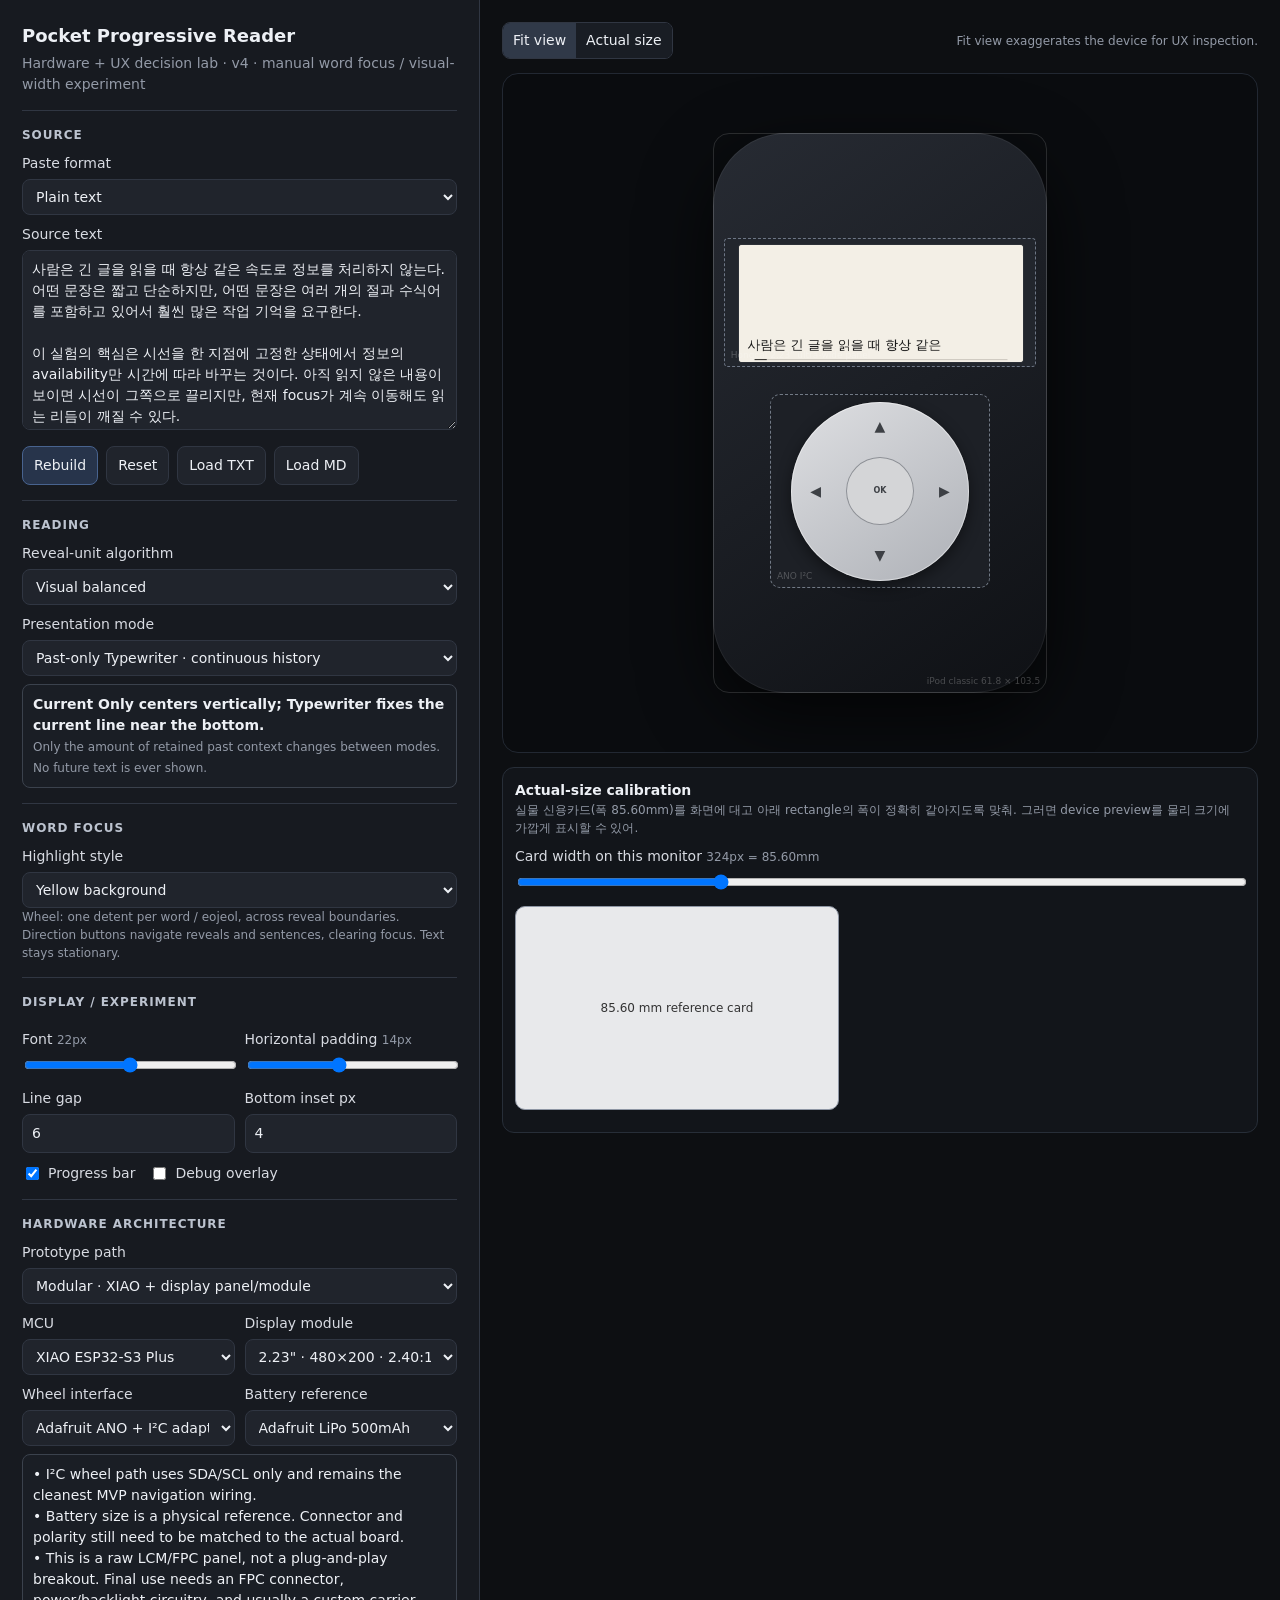
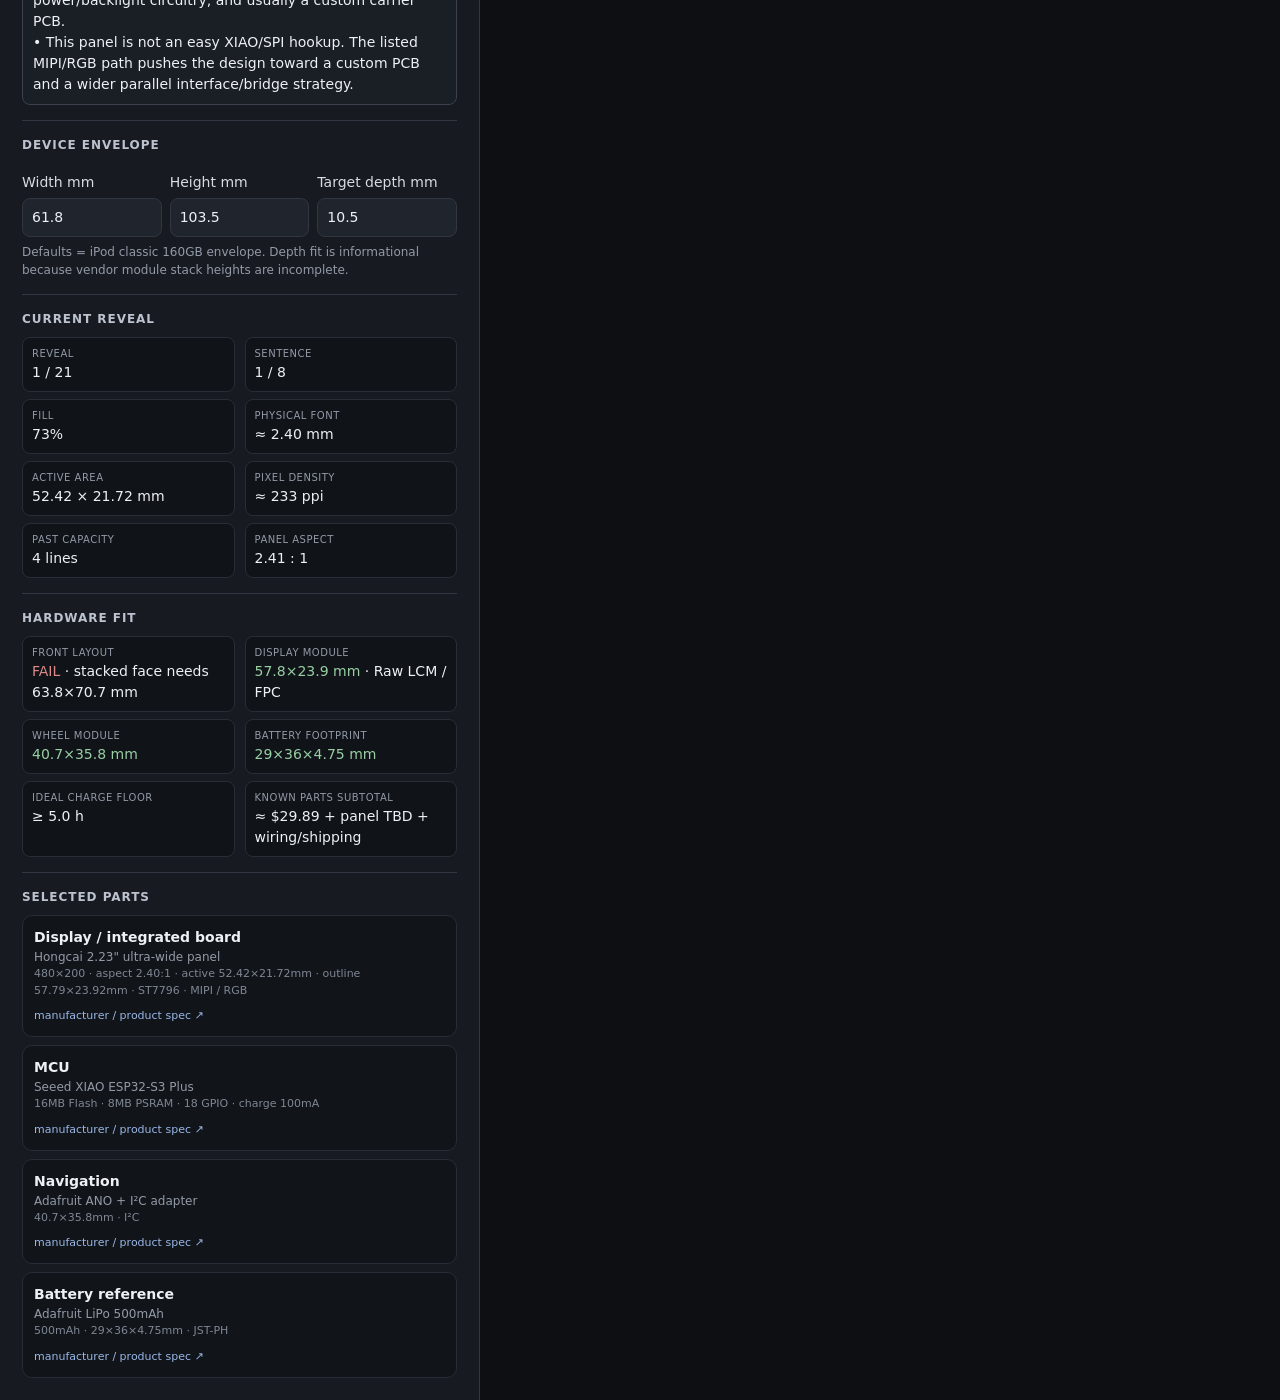
==== commit 36853ed4: "feat: replace gaze experiment with manual word focus in hardware lab" ====
--- a/pocket_progressive_reader_hardware_lab_v4.html
+++ b/pocket_progressive_reader_hardware_lab_v4.html
@@ -8,7 +8,7 @@
 :root{--bg:#0d0f12;--panel:#171a20;--panel2:#20242c;--panel3:#111419;--text:#edf0f5;--muted:#939aa7;--line:#303642;--good:#98cfa3;--warn:#e4bd7a;--bad:#dc8b8b;--screen:#f3efe6;--ink:#171717;--past:#77736d}*{box-sizing:border-box}body{margin:0;min-height:100vh;background:var(--bg);color:var(--text);font:14px/1.5 Inter,ui-sans-serif,system-ui,-apple-system,BlinkMacSystemFont,"Apple SD Gothic Neo","Noto Sans KR","Segoe UI",sans-serif}button,select,input,textarea{font:inherit}.app{display:grid;grid-template-columns:minmax(360px,480px) minmax(540px,1fr);min-height:100vh}.lab{padding:22px;border-right:1px solid var(--line);background:var(--panel);overflow:auto}.stage{min-width:0;display:flex;flex-direction:column;align-items:center;padding:22px;overflow:auto;gap:14px}h1{margin:0 0 4px;font-size:18px}.sub{color:var(--muted);margin-bottom:14px}.section{border-top:1px solid var(--line);padding-top:15px;margin-top:15px}.section h2{margin:0 0 9px;font-size:12px;letter-spacing:.08em;text-transform:uppercase;color:#bcc3cf}label{display:block;margin:9px 0 5px;color:#d8dbe2}select,input[type=number],textarea,input[type=text]{width:100%;background:var(--panel2);color:var(--text);border:1px solid var(--line);border-radius:8px;padding:8px 9px}input[type=range]{width:100%}textarea{height:180px;min-height:180px;overflow-y:auto;resize:vertical}.row{display:grid;grid-template-columns:1fr 1fr;gap:10px}.row3{display:grid;grid-template-columns:1fr 1fr 1fr;gap:8px}.toolbar{display:flex;gap:8px;flex-wrap:wrap;margin-top:10px}button{border:1px solid var(--line);color:var(--text);background:var(--panel2);border-radius:8px;padding:8px 11px;cursor:pointer}button:hover{border-color:#586577}button.primary{background:#27344b;border-color:#48638f}.mini{font-size:12px;color:var(--muted)}.tiny{font-size:11px;color:#7f8794}.checks{display:flex;flex-wrap:wrap;gap:8px 14px}.checks label{margin:0;display:flex;align-items:center;gap:6px}.card{background:var(--panel3);border:1px solid #272d37;border-radius:10px;padding:11px;margin-top:8px}.stats{display:grid;grid-template-columns:1fr 1fr;gap:7px 10px}.stat{padding:8px 9px;background:#101318;border:1px solid #282e37;border-radius:8px}.stat .k{font-size:10px;text-transform:uppercase;letter-spacing:.05em;color:var(--muted)}.stat .v{margin-top:1px;font-variant-numeric:tabular-nums}.good{color:var(--good)}.warn{color:var(--warn)}.bad{color:var(--bad)}.hidden{display:none!important}.stagebar{width:min(980px,100%);display:flex;justify-content:space-between;align-items:center;gap:12px;flex-wrap:wrap}.segmented{display:flex;border:1px solid var(--line);border-radius:8px;overflow:hidden}.segmented button{border:0;border-radius:0;background:#191d24;padding:7px 10px}.segmented button.active{background:#303948}.device-wrap{width:min(980px,100%);min-height:680px;display:flex;align-items:center;justify-content:center;overflow:auto;background:#0a0c0f;border:1px solid #222832;border-radius:16px;padding:24px;position:relative}.device{position:relative;background:linear-gradient(145deg,#272b33,#0f1115);box-shadow:0 24px 70px #000a,inset 0 0 0 1px #ffffff0f;border-radius:18px;flex:none}.module{position:absolute;border:1px dashed #6d7685;border-radius:4px;background:#22262d}.active-display{position:absolute;background:#050607;border-radius:3px;display:flex;align-items:center;justify-content:center;overflow:hidden;box-shadow:0 0 0 1px #ffffff0c}canvas.reader{display:block;background:var(--screen);width:100%;height:100%}.wheel-module{position:absolute;border:1px dashed #727a86;border-radius:10px;background:#1d2026;display:flex;align-items:center;justify-content:center}.wheel{width:82%;aspect-ratio:1;border-radius:50%;background:linear-gradient(145deg,#dedfe2,#aeb1b7);box-shadow:0 5px 15px #0007,inset 0 0 0 1px #fff7;position:relative;color:#333}.wheel:after{content:"";position:absolute;inset:31%;border-radius:50%;background:#d4d5d7;box-shadow:inset 0 0 0 1px #8d9096}.dir,.center{position:absolute;z-index:2;border:0;background:transparent;color:#3d4045;font-weight:800;padding:0;border-radius:50%}.dir{width:24%;height:24%}.dir.up{top:2%;left:38%}.dir.down{bottom:2%;left:38%}.dir.left{left:2%;top:38%}.dir.right{right:2%;top:38%}.center{left:34%;top:34%;width:32%;height:32%;z-index:3;font-size:8px}.wheel-hit{position:absolute;inset:0;border-radius:50%;z-index:1}.ipod-outline{position:absolute;border:1px solid #ffffff22;border-radius:16px;pointer-events:none}.ipod-label{position:absolute;right:6px;bottom:4px;font-size:9px;color:#ffffff3d}.devlabel{position:absolute;left:6px;bottom:4px;font-size:9px;color:#ffffff3d}.calibration{width:min(980px,100%);background:#12151a;border:1px solid #272e38;border-radius:12px;padding:12px}.card-ref-wrap{overflow:auto;padding:10px 0}.card-ref{border:1px solid #8e96a4;border-radius:10px;background:#e8e9eb;color:#333;display:flex;align-items:center;justify-content:center;white-space:nowrap;font-size:12px}.source-link{font-size:11px;color:#9ab8e8;text-decoration:none}.source-link:hover{text-decoration:underline}.note{padding:9px 10px;border:1px solid #3b424d;background:#1a1e25;border-radius:8px;margin-top:8px}@media(max-width:1020px){.app{grid-template-columns:1fr}.lab{border-right:0;border-bottom:1px solid var(--line)}}@media(max-width:620px){textarea{resize:none}.app{min-width:0}.lab{min-width:0}.row,.row3,.stats{grid-template-columns:1fr}.device-wrap{min-height:560px;padding:12px}}
 </style></head><body>
 <div class="app"><aside class="lab">
-<h1>Pocket Progressive Reader</h1><div class="sub">Hardware + UX decision lab · v4 · gaze / visual-width experiment</div>
+<h1>Pocket Progressive Reader</h1><div class="sub">Hardware + UX decision lab · v4 · manual word focus / visual-width experiment</div>
 <div class="section"><h2>Source</h2><label for="sourceFormat">Paste format</label><select id="sourceFormat"><option value="text">Plain text</option><option value="markdown">Markdown</option></select><label for="source">Source text</label><textarea id="source">사람은 긴 글을 읽을 때 항상 같은 속도로 정보를 처리하지 않는다. 어떤 문장은 짧고 단순하지만, 어떤 문장은 여러 개의 절과 수식어를 포함하고 있어서 훨씬 많은 작업 기억을 요구한다.
 
 이 실험의 핵심은 시선을 한 지점에 고정한 상태에서 정보의 availability만 시간에 따라 바꾸는 것이다. 아직 읽지 않은 내용이 보이면 시선이 그쪽으로 끌리지만, 현재 focus가 계속 이동해도 읽는 리듬이 깨질 수 있다.
@@ -16,7 +16,7 @@
 그래서 페이지 전체를 보여주는 대신 한 줄에 들어가는 reveal unit을 만든다. 각 unit은 비슷한 visual width를 갖되 의미 경계와 문장 부호를 가능한 한 보존한다.
 
 This prototype also contains English text so line width and word-length behavior can be compared across languages. Hardware geometry should change the reading model exactly as a real display would.</textarea><div class="toolbar"><button class="primary" id="rebuild">Rebuild</button><button id="reset">Reset</button><button id="loadBtn">Load TXT</button><button id="loadMdBtn">Load MD</button><input id="file" type="file" accept=".txt,text/plain" hidden><input id="mdFile" type="file" accept=".md,.markdown,text/markdown,text/plain" hidden><div id="sourceStatus" class="mini" role="status"></div></div></div>
-<div class="section"><h2>Reading</h2><label>Reveal-unit algorithm</label><select id="algorithm"><option value="balanced" selected>Visual balanced</option><option value="greedy">Visual greedy</option><option value="eojeol">3–5 eojeol baseline</option></select><label>Presentation mode</label><select id="presentation"><option value="past" selected>Past-only Typewriter · continuous history</option><option value="sentence">Sentence-bounded Typewriter · reset each sentence</option><option value="current">Current Only · no history</option></select><div class="note"><b>Current Only centers vertically; Typewriter fixes the current line near the bottom.</b><br><span class="mini">Only the amount of retained past context changes between modes. No future text is ever shown.</span></div></div><div class="section"><h2>Gaze</h2><label for="alignment">Horizontal alignment</label><select id="alignment"><option value="left">Left aligned</option><option value="anchor">Fixed gaze anchor</option></select><label for="anchorX">Anchor X <span id="anchorOut" class="mini"></span></label><input id="anchorX" type="range" min="20" max="50" value="33"><div class="mini">The visual center of the first eojeol stays at this percentage of usable display width. Oversized single eojeol uses a smaller font, without splitting.</div></div><div class="section"><h2>Display / experiment</h2><div class="row"><div><label>Font <span id="fontOut" class="mini"></span></label><input id="fontSize" type="range" min="10" max="34" value="22"></div><div><label>Horizontal padding <span id="padOut" class="mini"></span></label><input id="padding" type="range" min="2" max="30" value="14"></div></div><div class="row"><div><label>Line gap</label><input id="lineGap" type="number" min="0" max="18" value="6"></div><div><label>Bottom inset px</label><input id="bottomInset" type="number" min="0" max="30" value="4"></div></div><div class="checks" style="margin-top:10px"><label><input id="progress" type="checkbox" checked> Progress bar</label><label><input id="debug" type="checkbox"> Debug overlay</label></div></div>
+<div class="section"><h2>Reading</h2><label>Reveal-unit algorithm</label><select id="algorithm"><option value="balanced" selected>Visual balanced</option><option value="greedy">Visual greedy</option><option value="eojeol">3–5 eojeol baseline</option></select><label>Presentation mode</label><select id="presentation"><option value="past" selected>Past-only Typewriter · continuous history</option><option value="sentence">Sentence-bounded Typewriter · reset each sentence</option><option value="current">Current Only · no history</option></select><div class="note"><b>Current Only centers vertically; Typewriter fixes the current line near the bottom.</b><br><span class="mini">Only the amount of retained past context changes between modes. No future text is ever shown.</span></div></div><div class="section"><h2>Word Focus</h2><label for="focusStyle">Highlight style</label><select id="focusStyle"><option value="yellow">Yellow background</option><option value="color">Text color</option><option value="underline">Underline</option><option value="dim">Dim others</option><option value="bold">Bold / high contrast</option></select><div class="mini">Wheel: one detent per word / eojeol, across reveal boundaries. Direction buttons navigate reveals and sentences, clearing focus. Text stays stationary.</div></div><div class="section"><h2>Display / experiment</h2><div class="row"><div><label>Font <span id="fontOut" class="mini"></span></label><input id="fontSize" type="range" min="10" max="34" value="22"></div><div><label>Horizontal padding <span id="padOut" class="mini"></span></label><input id="padding" type="range" min="2" max="30" value="14"></div></div><div class="row"><div><label>Line gap</label><input id="lineGap" type="number" min="0" max="18" value="6"></div><div><label>Bottom inset px</label><input id="bottomInset" type="number" min="0" max="30" value="4"></div></div><div class="checks" style="margin-top:10px"><label><input id="progress" type="checkbox" checked> Progress bar</label><label><input id="debug" type="checkbox"> Debug overlay</label></div></div>
 <div class="section"><h2>Hardware architecture</h2><label>Prototype path</label><select id="architecture"><option value="modular" selected>Modular · XIAO + display panel/module</option><option value="integrated">Fast-track · LILYGO T-Display-S3</option></select><div id="modularControls"><div class="row"><div><label>MCU</label><select id="mcu"><option value="xiaoPlus" selected>XIAO ESP32-S3 Plus</option><option value="xiao">XIAO ESP32-S3</option></select></div><div><label>Display module</label><select id="display"></select></div></div></div><div id="integratedInfo" class="note hidden"></div><div class="row"><div><label>Wheel interface</label><select id="wheel"></select></div><div><label>Battery reference</label><select id="battery"></select></div></div><div id="compat" class="note"></div></div>
 <div class="section"><h2>Device envelope</h2><div class="row3"><div><label>Width mm</label><input id="bodyW" type="number" step=".1" value="61.8"></div><div><label>Height mm</label><input id="bodyH" type="number" step=".1" value="103.5"></div><div><label>Target depth mm</label><input id="bodyD" type="number" step=".1" value="10.5"></div></div><div class="mini" style="margin-top:6px">Defaults = iPod classic 160GB envelope. Depth fit is informational because vendor module stack heights are incomplete.</div></div>
 <div class="section"><h2>Current reveal</h2><div class="stats"><div class="stat"><div class="k">Reveal</div><div class="v" id="sReveal">—</div></div><div class="stat"><div class="k">Sentence</div><div class="v" id="sSentence">—</div></div><div class="stat"><div class="k">Fill</div><div class="v" id="sFill">—</div></div><div class="stat"><div class="k">Physical font</div><div class="v" id="sFontMm">—</div></div><div class="stat"><div class="k">Active area</div><div class="v" id="sActive">—</div></div><div class="stat"><div class="k">Pixel density</div><div class="v" id="sPpi">—</div></div><div class="stat"><div class="k">Past capacity</div><div class="v" id="sPastSlots">—</div></div><div class="stat"><div class="k">Panel aspect</div><div class="v" id="sAspect">—</div></div></div></div>
@@ -38,7 +38,7 @@
 const WHEEL_PRESETS={i2c:{name:'Adafruit ANO + I²C adapter',size:[40.7,35.8],depth:4.8,gpio:2,price:13.95,url:'https://www.adafruit.com/product/5740'},direct:{name:'Adafruit ANO direct breakout',size:[38,35.6],depth:1.6,gpio:7,price:10.95,url:'https://www.adafruit.com/product/5221'}};
 const BATTERY_PRESETS={b500:{name:'Adafruit LiPo 500mAh',cap:500,size:[29,36,4.75],price:7.95,connector:'JST-PH',url:'https://www.adafruit.com/product/1578'},b1200:{name:'Adafruit LiPo 1200mAh',cap:1200,size:[34,62,5],price:9.95,connector:'JST-PH',url:'https://www.adafruit.com/product/258'},none:{name:'No battery / USB only',cap:0,size:[0,0,0],price:0,connector:'—',url:''}};
 const TDISPLAY={name:'LILYGO T-Display-S3 (non-touch)',board:[60.8,25.5],resolution:[320,170],active:[42.72,22.70],flash:16,psram:8,charge:500,price:9.04,url:'https://lilygo.cc/products/t-display-s3'};
-const $=id=>document.getElementById(id),ui={};['source','rebuild','reset','loadBtn','file','loadMdBtn','mdFile','sourceFormat','sourceStatus','alignment','anchorX','anchorOut','algorithm','presentation','fontSize','fontOut','padding','padOut','lineGap','bottomInset','progress','debug','architecture','modularControls','integratedInfo','mcu','display','wheel','battery','compat','bodyW','bodyH','bodyD','sReveal','sSentence','sFill','sFontMm','sActive','sPpi','sPastSlots','sAspect','fitFront','fitDisplay','fitWheel','fitBattery','chargeTime','subtotal','parts','zoomBtn','actualBtn','viewHint','deviceWrap','device','ipodOutline','displayModule','activeDisplay','screen','displayLabel','wheelModule','wheelHit','wheelLabel','calibration','calPx','calOut','cardRef'].forEach(id=>ui[id]=$(id));const ctx=ui.screen.getContext('2d');const state={sentences:[],units:[],index:0,sentenceStarts:[],sentenceEnds:[],view:'fit',wheelAccum:0};
+const $=id=>document.getElementById(id),ui={};['source','rebuild','reset','loadBtn','file','loadMdBtn','mdFile','sourceFormat','sourceStatus','focusStyle','algorithm','presentation','fontSize','fontOut','padding','padOut','lineGap','bottomInset','progress','debug','architecture','modularControls','integratedInfo','mcu','display','wheel','battery','compat','bodyW','bodyH','bodyD','sReveal','sSentence','sFill','sFontMm','sActive','sPpi','sPastSlots','sAspect','fitFront','fitDisplay','fitWheel','fitBattery','chargeTime','subtotal','parts','zoomBtn','actualBtn','viewHint','deviceWrap','device','ipodOutline','displayModule','activeDisplay','screen','displayLabel','wheelModule','wheelHit','wheelLabel','calibration','calPx','calOut','cardRef'].forEach(id=>ui[id]=$(id));const ctx=ui.screen.getContext('2d');const state={sentences:[],units:[],index:0,sentenceStarts:[],sentenceEnds:[],view:'fit',wheelAccum:0,focusedToken:null};
 for(const[k,v]of Object.entries(DISPLAY_PRESETS)){const o=document.createElement('option');o.value=k;const ratio=(v.resolution[0]/v.resolution[1]).toFixed(2);o.textContent=`${v.diagonal}" · ${v.resolution[0]}×${v.resolution[1]} · ${ratio}:1 · ${v.name}`;if(k==='hc223')o.selected=true;ui.display.appendChild(o)}for(const[k,v]of Object.entries(WHEEL_PRESETS)){const o=document.createElement('option');o.value=k;o.textContent=v.name;if(k==='i2c')o.selected=true;ui.wheel.appendChild(o)}for(const[k,v]of Object.entries(BATTERY_PRESETS)){const o=document.createElement('option');o.value=k;o.textContent=v.name;if(k==='b500')o.selected=true;ui.battery.appendChild(o)}
 function hw(){const integrated=ui.architecture.value==='integrated',wheel=WHEEL_PRESETS[ui.wheel.value],battery=BATTERY_PRESETS[ui.battery.value];if(integrated)return{integrated,display:{name:'Integrated 1.9" ST7789V',resolution:TDISPLAY.resolution,active:TDISPLAY.active,module:TDISPLAY.board,driver:'ST7789V',iface:'integrated',kind:'Integrated dev board',price:TDISPLAY.price,url:TDISPLAY.url},mcu:{name:'Integrated ESP32-S3R8',size:TDISPLAY.board,flash:16,psram:8,gpio:13,charge:TDISPLAY.charge,price:0,url:TDISPLAY.url},wheel,battery};const d=DISPLAY_PRESETS[ui.display.value],m=MCU_PRESETS[ui.mcu.value];return{integrated,display:{...d},mcu:m,wheel,battery}}
 // INPUT / NORMALIZATION: no renderer, network fetch, or application size cap.
@@ -100,85 +100,113 @@
   }
   return out;
 }
-const tokenize=s=>s.match(/\S+/gu)||[];
+// Tokenize once per normalized sentence. Units retain original tokens and UTF-16 ranges.
+function tokenize(sentence){return Array.from(sentence.matchAll(/\S+/gu),m=>({text:m[0],sourceStart:m.index,sourceEnd:m.index+m[0].length}))}
 function displayConfig(){const h=hw();ui.screen.width=h.display.resolution[0];ui.screen.height=h.display.resolution[1];return h}
 function fontFor(size){return `${size}px "Apple SD Gothic Neo","Noto Sans KR",system-ui,sans-serif`}
 function styleState(){
   const d=hw().display,fontsize=Math.max(1,+ui.fontSize.value||22),padding=Math.min(Math.max(0,+ui.padding.value||0),(d.resolution[0]-2)/2);
-  return {fontSize:fontsize,padding,lineGap:Math.max(0,+ui.lineGap.value||0),usableWidth:d.resolution[0]-padding*2,font:fontFor(fontsize),alignment:ui.alignment.value,anchorFraction:Math.max(.2,Math.min(.5,+ui.anchorX.value/100))};
+  return {fontSize:fontsize,padding,lineGap:Math.max(0,+ui.lineGap.value||0),usableWidth:d.resolution[0]-padding*2,font:fontFor(fontsize)};
 }
 function metricsOf(text,fontSize=styleState().fontSize){
   ctx.save();ctx.font=fontFor(fontSize);const m=ctx.measureText(text);ctx.restore();
   return {width:m.width,left:Number.isFinite(m.actualBoundingBoxLeft)?m.actualBoundingBoxLeft:0,right:Number.isFinite(m.actualBoundingBoxRight)?m.actualBoundingBoxRight:m.width};
 }
 function widthOf(text){return metricsOf(text).width}
-// ALIGNMENT: first eojeol's actual ink center, not its character index or advance midpoint.
-function anchorGeometry(text,first,st=styleState(),fontSize=st.fontSize){
-  const all=metricsOf(text,fontSize),head=metricsOf(first,fontSize),inkCenter=(head.right-head.left)/2;
-  const anchor=st.padding+st.usableWidth*st.anchorFraction;
-  const origin=st.alignment==='anchor'?anchor-inkCenter:st.padding+Math.max(0,all.left);
-  const left=origin-all.left,right=origin+all.right;
-  return {origin,left,right,anchor,firstCenter:origin+inkCenter,width:all.width,fontSize,fits:left>=st.padding-.01&&right<=st.padding+st.usableWidth+.01};
-}
-function fittedUnit(text,st=styleState()){
-  const first=tokenize(text)[0]||'',base=anchorGeometry(text,first,st);if(base.fits)return {...base,text,first,scaled:false};
-  // Only an indivisible single eojeol may use the explicit scale exception.
-  // Re-measure actual font sizes: optical sizing / fallback fonts need not scale linearly.
-  if(tokenize(text).length!==1)throw new Error('Candidate overflow');
-  let lo=0,hi=st.fontSize;
-  for(let i=0;i<24;i++){const mid=(lo+hi)/2;if(anchorGeometry(text,first,st,mid).fits)lo=mid;else hi=mid}
-  return {...anchorGeometry(text,first,st,lo),text,first,scaled:true};
+function lineGeometry(text,st=styleState(),fontSize=st.fontSize){
+  const all=metricsOf(text,fontSize),origin=st.padding+Math.max(0,all.left),left=origin-all.left,right=origin+all.right;
+  return {origin,left,right,width:all.width,fontSize,fits:left>=st.padding-.01&&right<=st.padding+st.usableWidth+.01};
+}
+const tokenText=tokens=>tokens.map(t=>t.text).join(' ');
+function fittedUnit(tokens,st=styleState()){
+  const text=tokenText(tokens);let geometry=lineGeometry(text,st),scaled=false;
+  if(!geometry.fits){
+    if(tokens.length!==1)throw new Error('Candidate overflow');
+    let lo=0,hi=st.fontSize;
+    for(let i=0;i<24;i++){const mid=(lo+hi)/2;if(lineGeometry(text,st,mid).fits)lo=mid;else hi=mid}
+    geometry=lineGeometry(text,st,lo);scaled=true;
+  }
+  let position=0;
+  const renderedTokens=tokens.map((token,i)=>{
+    if(i)position++;const start=position;position+=token.text.length;
+    return {...token,renderStart:start,renderEnd:position,x:metricsOf(text.slice(0,start),geometry.fontSize).width,endX:metricsOf(text.slice(0,position),geometry.fontSize).width};
+  });
+  return {...geometry,text,tokens:renderedTokens,scaled};
 }
 function boundaryBonus(text){return /[.!?。！？…]["'’”»》〉」』】)\]}）]*$/u.test(text)?3:/[,，:：;；]["'’”»》〉」』】)\]}）]*$/u.test(text)?1.5:0}
-function greedyChunks(sentence,st=styleState()){
-  const words=tokenize(sentence),parts=[];let current='';
-  for(const word of words){const next=current?current+' '+word:word;if(current&&!anchorGeometry(next,tokenize(current)[0],st).fits){parts.push(current);current=word}else current=next}
-  if(current)parts.push(current);return parts;
-}
-function balancedChunks(sentence,st=styleState(),baseline=false){
-  const words=tokenize(sentence),n=words.length;if(!n)return[];
-  // Greedy gives a geometry-valid line-count estimate without measuring an entire long sentence.
-  const greedy=greedyChunks(sentence,st),total=words.reduce((sum,w)=>sum+metricsOf(w,st.fontSize).width,0)+Math.max(0,n-1)*metricsOf(' ',st.fontSize).width;
-  const usable=st.alignment==='anchor'?st.usableWidth*(1-st.anchorFraction):st.usableWidth;
-  const ideal=Math.max(1,Math.min(usable*.9,total/greedy.length)),costs=new Float64Array(n+1),ends=new Int32Array(n);costs.fill(Infinity);costs[n]=0;
+function greedyChunks(tokens,st=styleState()){
+  const parts=[];let current=[];
+  for(const token of tokens){const next=[...current,token];if(current.length&&!lineGeometry(tokenText(next),st).fits){parts.push(current);current=[token]}else current=next}
+  if(current.length)parts.push(current);return parts;
+}
+function balancedChunks(tokens,st=styleState(),baseline=false){
+  const n=tokens.length;if(!n)return[];
+  const greedy=greedyChunks(tokens,st),total=tokens.reduce((sum,t)=>sum+metricsOf(t.text,st.fontSize).width,0)+Math.max(0,n-1)*metricsOf(' ',st.fontSize).width;
+  const ideal=Math.max(1,Math.min(st.usableWidth*.9,total/greedy.length)),costs=new Float64Array(n+1),ends=new Int32Array(n);costs.fill(Infinity);costs[n]=0;
   for(let i=n-1;i>=0;i--){
     let candidate='';
     for(let j=i+1;j<=n;j++){
-      candidate=candidate?candidate+' '+words[j-1]:words[j-1];const geometry=anchorGeometry(candidate,words[i],st);
+      candidate=candidate?candidate+' '+tokens[j-1].text:tokens[j-1].text;const geometry=lineGeometry(candidate,st);
       if(!geometry.fits&&j>i+1)break;
       if(baseline&&j-i>5)break;
-      const rendered=geometry.fits?geometry.width:fittedUnit(candidate,st).width;
-      const delta=(rendered-ideal)/ideal;
+      const rendered=geometry.fits?geometry.width:fittedUnit(tokens.slice(i,j),st).width,delta=(rendered-ideal)/ideal;
       let cost=costs[j]+delta*delta*100+(rendered<ideal*.48&&n>1?24:0)-boundaryBonus(candidate);
       if(baseline)cost=costs[j]+Math.abs(j-i-4)*10+(j-i<3&&n>1?30:0)-boundaryBonus(candidate);
       if(cost<costs[i]){costs[i]=cost;ends[i]=j}
       if(!geometry.fits)break;
     }
   }
-  // Store only next pointers: no repeated copies of the remaining document.
-  const parts=[];for(let i=0;i<n;){const j=ends[i]||i+1;parts.push(words.slice(i,j).join(' '));i=j}return parts;
-}
-function eojeolChunks(sentence,st=styleState()){return balancedChunks(sentence,st,true)}
+  const parts=[];for(let i=0;i<n;){const j=ends[i]||i+1;parts.push(tokens.slice(i,j));i=j}return parts;
+}
+function eojeolChunks(tokens,st=styleState()){return balancedChunks(tokens,st,true)}
+function clearFocus(){state.focusedToken=null;state.wheelAccum=0}
 function buildModel({keep=false}={}){
-  displayConfig();const old=state.units[state.index]?.documentWordStart??0,st=styleState();
-  state.document=normalizeInput(ui.source.value,ui.sourceFormat.value);state.sentences=sentenceSplit(state.document);state.units=[];state.sentenceStarts=[];state.sentenceEnds=[];let documentWord=0;
+  displayConfig();const old=state.units[state.index]?.documentWordStart??0,st=styleState();clearFocus();
+  state.document=normalizeInput(ui.source.value,ui.sourceFormat.value);state.sentences=sentenceSplit(state.document);state.units=[];state.sentenceStarts=[];state.sentenceEnds=[];let documentWord=0,sourceCursor=0;
   for(let si=0;si<state.sentences.length;si++){
     state.sentenceStarts[si]=state.units.length;const sentence=state.sentences[si],algo=ui.algorithm.value;
-    const parts=algo==='eojeol'?eojeolChunks(sentence,st):algo==='greedy'?greedyChunks(sentence,st):balancedChunks(sentence,st);
-    for(const text of parts){const words=tokenize(text).length;state.units.push({...fittedUnit(text,st),sentenceIndex:si,words,documentWordStart:documentWord});documentWord+=words}
-    state.sentenceEnds[si]=state.units.length-1;
+    const sentenceOffset=state.document.indexOf(sentence,sourceCursor);sourceCursor=sentenceOffset+sentence.length;
+    const tokens=tokenize(sentence).map((t,i)=>({...t,sourceStart:t.sourceStart+sentenceOffset,sourceEnd:t.sourceEnd+sentenceOffset,documentIndex:documentWord+i}));
+    const parts=algo==='eojeol'?eojeolChunks(tokens,st):algo==='greedy'?greedyChunks(tokens,st):balancedChunks(tokens,st);
+    for(const tokens of parts){state.units.push({...fittedUnit(tokens,st),sentenceIndex:si,words:tokens.length,documentWordStart:tokens[0].documentIndex})}
+    documentWord+=tokens.length;state.sentenceEnds[si]=state.units.length-1;
   }
   state.index=0;if(keep&&state.units.length){for(let i=0;i<state.units.length&&state.units[i].documentWordStart<=old;i++)state.index=i}
   renderAll();
 }
 const current=()=>state.units[state.index];
-function move(d){if(!state.units.length)return;state.index=Math.max(0,Math.min(state.units.length-1,state.index+d));render()}
-function sentenceMove(d){if(!state.units.length)return;const t=Math.max(0,Math.min(state.sentences.length-1,current().sentenceIndex+d));state.index=state.sentenceStarts[t];render()}
+function move(d){clearFocus();if(!state.units.length)return;state.index=Math.max(0,Math.min(state.units.length-1,state.index+d));render()}
+function sentenceMove(d){clearFocus();if(!state.units.length)return;const t=Math.max(0,Math.min(state.sentences.length-1,current().sentenceIndex+d));state.index=state.sentenceStarts[t];render()}
+function focusMove(direction){
+  if(!current())return;const d=direction>0?1:-1;
+  if(state.focusedToken===null)state.focusedToken=d>0?0:current().tokens.length-1;
+  else if(state.focusedToken+d>=0&&state.focusedToken+d<current().tokens.length)state.focusedToken+=d;
+  else if(state.index+d>=0&&state.index+d<state.units.length){state.index+=d;state.focusedToken=d>0?0:current().tokens.length-1}
+  render();
+}
+function wheelDelta(delta){state.wheelAccum+=delta;const detent=50;while(Math.abs(state.wheelAccum)>=detent){const direction=state.wheelAccum>0?1:-1;state.wheelAccum-=direction*detent;focusMove(direction)}}
+function reset(){state.index=0;clearFocus();render()}
 // PRESENTATION: shared fixed baseline; progress reserves space even while hidden.
 function lh(){const s=styleState();return s.fontSize*1.28+s.lineGap}
 function focusY(){const h=hw().display.resolution[1];if(ui.presentation.value==='current')return h/2;const half=styleState().fontSize*.7;return Math.max(half,Math.min(h-half,h-8-Math.max(0,+ui.bottomInset.value||0)-half))}
 function pastCapacity(){return ui.presentation.value==='current'?0:Math.max(0,Math.floor((focusY()-styleState().fontSize*.7)/lh()))}
-function drawUnit(idx,y,opt={}){const u=state.units[idx];if(!u)return;ctx.save();ctx.font=fontFor(u.fontSize);ctx.textBaseline='middle';ctx.globalAlpha=opt.alpha??1;ctx.fillStyle=opt.color||'#171717';ctx.fillText(u.text,u.origin,y);ctx.restore()}
+// Draw the full line at the same origin/font in every style. Clip overlays to a retained
+// token range, preserving shaping, spacing and glyph positions (including bold emphasis).
+function drawUnit(idx,y,opt={}){
+  const u=state.units[idx];if(!u)return;const token=idx===state.index&&state.focusedToken!==null?u.tokens[state.focusedToken]:null,style=ui.focusStyle.value;
+  ctx.save();ctx.font=fontFor(u.fontSize);ctx.textBaseline='middle';ctx.globalAlpha=opt.alpha??1;ctx.fillStyle=opt.color||'#171717';
+  if(token&&style==='yellow'){ctx.fillStyle='#f5dc62';ctx.fillRect(u.origin+token.x,y-u.fontSize*.62,token.endX-token.x,u.fontSize*1.24);ctx.fillStyle='#171717'}
+  if(token&&style==='dim')ctx.globalAlpha=.28;
+  ctx.fillText(u.text,u.origin,y);
+  if(token&&style==='underline'){ctx.fillStyle='#171717';ctx.fillRect(u.origin+token.x,y+u.fontSize*.55,token.endX-token.x,Math.max(1,u.fontSize*.06))}
+  if(token&&['color','dim','bold'].includes(style)){
+    ctx.save();ctx.beginPath();ctx.rect(u.origin+token.x,y-u.fontSize,token.endX-token.x,u.fontSize*2);ctx.clip();ctx.globalAlpha=1;ctx.fillStyle=style==='color'?'#075b9c':'#171717';
+    ctx.fillText(u.text,u.origin,y);
+    if(style==='bold'){ctx.strokeStyle='#171717';ctx.lineWidth=Math.max(.3,u.fontSize*.035);ctx.strokeText(u.text,u.origin,y)}
+    ctx.restore();
+  }
+  ctx.restore();
+}
 function pastStartIndex(mode){if(mode==='current')return state.index;if(mode==='sentence')return state.sentenceStarts[current().sentenceIndex];return 0}
 function drawPresentation(){const fy=focusY(),mode=ui.presentation.value,slots=pastCapacity(),start=pastStartIndex(mode);if(mode!=='current'){let drawn=0;for(let idx=state.index-1;idx>=start&&drawn<slots;idx--){drawn++;drawUnit(idx,fy-drawn*lh(),{alpha:[.56,.34,.19,.11][drawn-1]??.08,color:'#77736d'})}}drawUnit(state.index,fy)}
 function drawProgress(){if(!ui.progress.checked||!state.units.length)return;const [w,h]=hw().display.resolution,x=Math.max(6,w*.055),bar=w-x*2;ctx.fillStyle='#d0cbc2';ctx.fillRect(x,h-5,bar,2);ctx.fillStyle='#3e3c39';ctx.fillRect(x,h-5,bar*((state.index+1)/state.units.length),2)}
@@ -189,6 +217,6 @@
 function chargeFloor(h){if(!h.battery.cap||!h.mcu.charge)return'—';const hours=h.battery.cap/h.mcu.charge;return`≥ ${hours.toFixed(hours<10?1:0)} h`}function partCard(title,p,extra=''){return`<div class="card"><b>${title}</b><div class="mini">${p.name}</div>${extra}<div style="margin-top:5px">${p.url?`<a class="source-link" target="_blank" href="${p.url}">manufacturer / product spec ↗</a>`:''}</div></div>`}
 function updateHardware(){const h=hw(),bodyW=+ui.bodyW.value,bodyH=+ui.bodyH.value,margin=3,gap=5;ui.modularControls.classList.toggle('hidden',h.integrated);ui.integratedInfo.classList.toggle('hidden',!h.integrated);if(h.integrated)ui.integratedInfo.innerHTML=`<b>Integrated fast-track</b><br><span class="mini">ESP32-S3R8 + 16MB Flash + 8MB PSRAM + 1.9" 170×320 TFT + USB-C + battery connector on one board. Good for firmware/interaction proofing, less flexible for final panel geometry.</span>`;const displayW=h.display.module[0],displayH=h.display.module[1],wheelW=h.wheel.size[0],wheelH=h.wheel.size[1],reqW=Math.max(displayW,wheelW)+margin*2,reqH=displayH+gap+wheelH+margin*2,frontOK=reqW<=bodyW&&reqH<=bodyH,dispOK=displayW<=bodyW,wheelOK=wheelW+margin*2<=bodyW,b=h.battery.size,battOK=!h.battery.cap||(Math.min(b[0],b[1])<=Math.min(bodyW,bodyH)&&Math.max(b[0],b[1])<=Math.max(bodyW,bodyH));ui.fitFront.innerHTML=`<span class="${frontOK?'good':'bad'}">${frontOK?'PASS':'FAIL'}</span> · stacked face needs ${reqW.toFixed(1)}×${reqH.toFixed(1)} mm`;ui.fitDisplay.innerHTML=`<span class="${dispOK?'good':'bad'}">${displayW.toFixed(1)}×${displayH.toFixed(1)} mm</span> · ${h.display.kind}`;ui.fitWheel.innerHTML=`<span class="${wheelOK?'good':'bad'}">${wheelW.toFixed(1)}×${wheelH.toFixed(1)} mm</span>`;ui.fitBattery.innerHTML=h.battery.cap?`<span class="${battOK?'good':'bad'}">${b[0]}×${b[1]}×${b[2]} mm</span>`:'—';ui.chargeTime.textContent=chargeFloor(h);const known=[h.display.price,h.mcu.price,h.wheel.price,h.battery.price].filter(v=>Number.isFinite(v));const subtotal=known.reduce((a,b)=>a+b,0);ui.subtotal.textContent=`≈ $${subtotal.toFixed(2)}${Number.isFinite(h.display.price)?'':' + panel TBD'} + wiring/shipping`;let compat=[];if(!h.integrated&&ui.mcu.value==='xiao'&&ui.wheel.value==='direct')compat.push('Basic XIAO + direct ANO is GPIO-starved. Use XIAO S3 Plus or the I²C wheel path.');if(ui.wheel.value==='i2c')compat.push('I²C wheel path uses SDA/SCL only and remains the cleanest MVP navigation wiring.');if(h.battery.cap)compat.push('Battery size is a physical reference. Connector and polarity still need to be matched to the actual board.');if(h.display.module[0]>bodyW)compat.push(`Panel/module is ${(h.display.module[0]-bodyW).toFixed(1)}mm wider than the ${bodyW.toFixed(1)}mm body target.`);if(/Raw|raw/.test(h.display.kind))compat.push('This is a raw LCM/FPC panel, not a plug-and-play breakout. Final use needs an FPC connector, power/backlight circuitry, and usually a custom carrier PCB.');if(/MIPI/.test(h.display.iface)&&!/SPI/.test(h.display.iface))compat.push('This panel is not an easy XIAO/SPI hookup. The listed MIPI/RGB path pushes the design toward a custom PCB and a wider parallel interface/bridge strategy.');else if(/SPI/.test(h.display.iface)&&!h.integrated)compat.push(`${h.display.driver} + ${h.display.iface}: electrically much friendlier for the ESP32-S3 prototype path.`);if(h.integrated)compat.push('T-Display-S3 remains useful as a fast firmware proof, but it does not validate the final ultra-wide panel geometry.');ui.compat.innerHTML=compat.map(x=>`• ${x}`).join('<br>')||'No obvious compatibility warning.';ui.parts.innerHTML=partCard('Display / integrated board',h.display,`<div class="tiny">${h.display.resolution[0]}×${h.display.resolution[1]} · aspect ${(h.display.resolution[0]/h.display.resolution[1]).toFixed(2)}:1 · active ${h.display.active[0]}×${h.display.active[1]}mm · outline ${h.display.module[0]}×${h.display.module[1]}mm · ${h.display.driver} · ${h.display.iface}</div>`)+(!h.integrated?partCard('MCU',h.mcu,`<div class="tiny">${h.mcu.flash}MB Flash · ${h.mcu.psram}MB PSRAM · ${h.mcu.gpio} GPIO · charge ${h.mcu.charge}mA</div>`):'')+partCard('Navigation',h.wheel,`<div class="tiny">${h.wheel.size[0]}×${h.wheel.size[1]}mm · ${h.wheel.gpio===2?'I²C':'7 GPIO direct'}</div>`)+(h.battery.cap?partCard('Battery reference',h.battery,`<div class="tiny">${h.battery.cap}mAh · ${h.battery.size.join('×')}mm · ${h.battery.connector}</div>`):'')}
 function pxPerMm(){return+ui.calPx.value/85.60}function layoutDevice(){const h=hw(),bodyW=+ui.bodyW.value,bodyH=+ui.bodyH.value,fitScale=Math.min(7,560/bodyH,360/bodyW),scale=state.view==='actual'?pxPerMm():fitScale,dw=bodyW*scale,dh=bodyH*scale;ui.device.style.width=`${dw}px`;ui.device.style.height=`${dh}px`;ui.device.style.borderRadius=`${Math.max(8,bodyW*.22*scale)}px`;ui.ipodOutline.style.width=`${61.8*scale}px`;ui.ipodOutline.style.height=`${103.5*scale}px`;ui.ipodOutline.style.left=`${(dw-61.8*scale)/2}px`;ui.ipodOutline.style.top=`${(dh-103.5*scale)/2}px`;const modW=h.display.module[0]*scale,modH=h.display.module[1]*scale,actW=h.display.active[0]*scale,actH=h.display.active[1]*scale,wheelW=h.wheel.size[0]*scale,wheelH=h.wheel.size[1]*scale,gap=5*scale,totalH=modH+gap+wheelH,startY=Math.max(3*scale,(dh-totalH)/2);ui.displayModule.style.width=`${modW}px`;ui.displayModule.style.height=`${modH}px`;ui.displayModule.style.left=`${(dw-modW)/2}px`;ui.displayModule.style.top=`${startY}px`;ui.activeDisplay.style.width=`${actW}px`;ui.activeDisplay.style.height=`${actH}px`;ui.activeDisplay.style.left=`${(modW-actW)/2}px`;ui.activeDisplay.style.top=`${(modH-actH)/2}px`;ui.wheelModule.style.width=`${wheelW}px`;ui.wheelModule.style.height=`${wheelH}px`;ui.wheelModule.style.left=`${(dw-wheelW)/2}px`;ui.wheelModule.style.top=`${startY+modH+gap}px`;ui.displayLabel.textContent=h.integrated?'T-Display-S3 board':h.display.name;ui.wheelLabel.textContent=ui.wheel.value==='i2c'?'ANO I²C':'ANO direct';ui.cardRef.style.width=`${ui.calPx.value}px`;ui.cardRef.style.height=`${(+ui.calPx.value)*(53.98/85.60)}px`;ui.calOut.textContent=`${ui.calPx.value}px = 85.60mm`;ui.viewHint.textContent=state.view==='actual'?`Actual-size mode · calibrated ${pxPerMm().toFixed(2)} CSS px/mm`:'Fit view exaggerates the device for UX inspection.'}
-function renderAll(){updateHardware();layoutDevice();render()}function updateLabels(){ui.fontOut.textContent=`${ui.fontSize.value}px`;ui.padOut.textContent=`${ui.padding.value}px`;ui.anchorOut.textContent=`${ui.anchorX.value}%`}function setView(v){state.view=v;ui.zoomBtn.classList.toggle('active',v==='fit');ui.actualBtn.classList.toggle('active',v==='actual');layoutDevice()}function centerAction(){ui.progress.checked=!ui.progress.checked;render()}
-document.querySelectorAll('[data-action]').forEach(btn=>btn.addEventListener('click',e=>{e.stopPropagation();const a=btn.dataset.action;if(a==='prev')move(-1);else if(a==='next')move(1);else if(a==='prevSentence')sentenceMove(-1);else if(a==='nextSentence')sentenceMove(1);else centerAction()}));ui.wheelHit.addEventListener('wheel',e=>{e.preventDefault();state.wheelAccum+=e.deltaY;const t=50;while(Math.abs(state.wheelAccum)>=t){if(state.wheelAccum>0){move(1);state.wheelAccum-=t}else{move(-1);state.wheelAccum+=t}}},{passive:false});document.addEventListener('keydown',e=>{if(['INPUT','TEXTAREA','SELECT'].includes(document.activeElement?.tagName))return;const m={ArrowLeft:()=>move(-1),ArrowRight:()=>move(1),ArrowUp:()=>sentenceMove(-1),ArrowDown:()=>sentenceMove(1)};if(m[e.key]){e.preventDefault();m[e.key]()}});ui.rebuild.addEventListener('click',()=>buildModel());ui.reset.addEventListener('click',()=>{state.index=0;render()});ui.loadBtn.addEventListener('click',()=>ui.file.click());ui.file.addEventListener('change',()=>ingestFile(ui.file,'text'));ui.loadMdBtn.addEventListener('click',()=>ui.mdFile.click());ui.mdFile.addEventListener('change',()=>ingestFile(ui.mdFile,'markdown'));ui.sourceFormat.addEventListener('change',()=>buildModel());ui.alignment.addEventListener('change',()=>buildModel({keep:true}));ui.anchorX.addEventListener('input',()=>{updateLabels();buildModel({keep:true})});ui.algorithm.addEventListener('change',()=>buildModel({keep:true}));ui.presentation.addEventListener('change',render);ui.fontSize.addEventListener('input',()=>{updateLabels();buildModel({keep:true})});ui.padding.addEventListener('input',()=>{updateLabels();buildModel({keep:true})});ui.lineGap.addEventListener('input',render);ui.bottomInset.addEventListener('input',render);ui.progress.addEventListener('change',render);ui.debug.addEventListener('change',render);['architecture','mcu','display','wheel','battery'].forEach(id=>ui[id].addEventListener('change',()=>buildModel({keep:true})));['bodyW','bodyH','bodyD'].forEach(id=>ui[id].addEventListener('input',()=>{updateHardware();layoutDevice()}));ui.zoomBtn.addEventListener('click',()=>setView('fit'));ui.actualBtn.addEventListener('click',()=>setView('actual'));ui.calPx.addEventListener('input',layoutDevice);updateLabels();setView('fit');buildModel();})();
+function renderAll(){updateHardware();layoutDevice();render()}function updateLabels(){ui.fontOut.textContent=`${ui.fontSize.value}px`;ui.padOut.textContent=`${ui.padding.value}px`}function setView(v){state.view=v;ui.zoomBtn.classList.toggle('active',v==='fit');ui.actualBtn.classList.toggle('active',v==='actual');layoutDevice()}function centerAction(){} // Reserved for future menu / bookmark actions.
+document.querySelectorAll('[data-action]').forEach(btn=>btn.addEventListener('click',e=>{e.stopPropagation();const a=btn.dataset.action;if(a==='prev')move(-1);else if(a==='next')move(1);else if(a==='prevSentence')sentenceMove(-1);else if(a==='nextSentence')sentenceMove(1);else centerAction()}));ui.wheelHit.addEventListener('wheel',e=>{e.preventDefault();wheelDelta(e.deltaY)},{passive:false});document.addEventListener('keydown',e=>{if(['INPUT','TEXTAREA','SELECT'].includes(document.activeElement?.tagName))return;const m={ArrowLeft:()=>move(-1),ArrowRight:()=>move(1),ArrowUp:()=>sentenceMove(-1),ArrowDown:()=>sentenceMove(1)};if(m[e.key]){e.preventDefault();m[e.key]()}});ui.rebuild.addEventListener('click',()=>buildModel());ui.reset.addEventListener('click',reset);ui.loadBtn.addEventListener('click',()=>ui.file.click());ui.file.addEventListener('change',()=>ingestFile(ui.file,'text'));ui.loadMdBtn.addEventListener('click',()=>ui.mdFile.click());ui.mdFile.addEventListener('change',()=>ingestFile(ui.mdFile,'markdown'));ui.sourceFormat.addEventListener('change',()=>buildModel());ui.focusStyle.addEventListener('change',render);ui.algorithm.addEventListener('change',()=>buildModel({keep:true}));ui.presentation.addEventListener('change',render);ui.fontSize.addEventListener('input',()=>{updateLabels();buildModel({keep:true})});ui.padding.addEventListener('input',()=>{updateLabels();buildModel({keep:true})});ui.lineGap.addEventListener('input',render);ui.bottomInset.addEventListener('input',render);ui.progress.addEventListener('change',render);ui.debug.addEventListener('change',render);['architecture','mcu','display','wheel','battery'].forEach(id=>ui[id].addEventListener('change',()=>buildModel({keep:true})));['bodyW','bodyH','bodyD'].forEach(id=>ui[id].addEventListener('input',()=>{updateHardware();layoutDevice()}));ui.zoomBtn.addEventListener('click',()=>setView('fit'));ui.actualBtn.addEventListener('click',()=>setView('actual'));ui.calPx.addEventListener('input',layoutDevice);updateLabels();setView('fit');buildModel();})();
 </script></body></html>
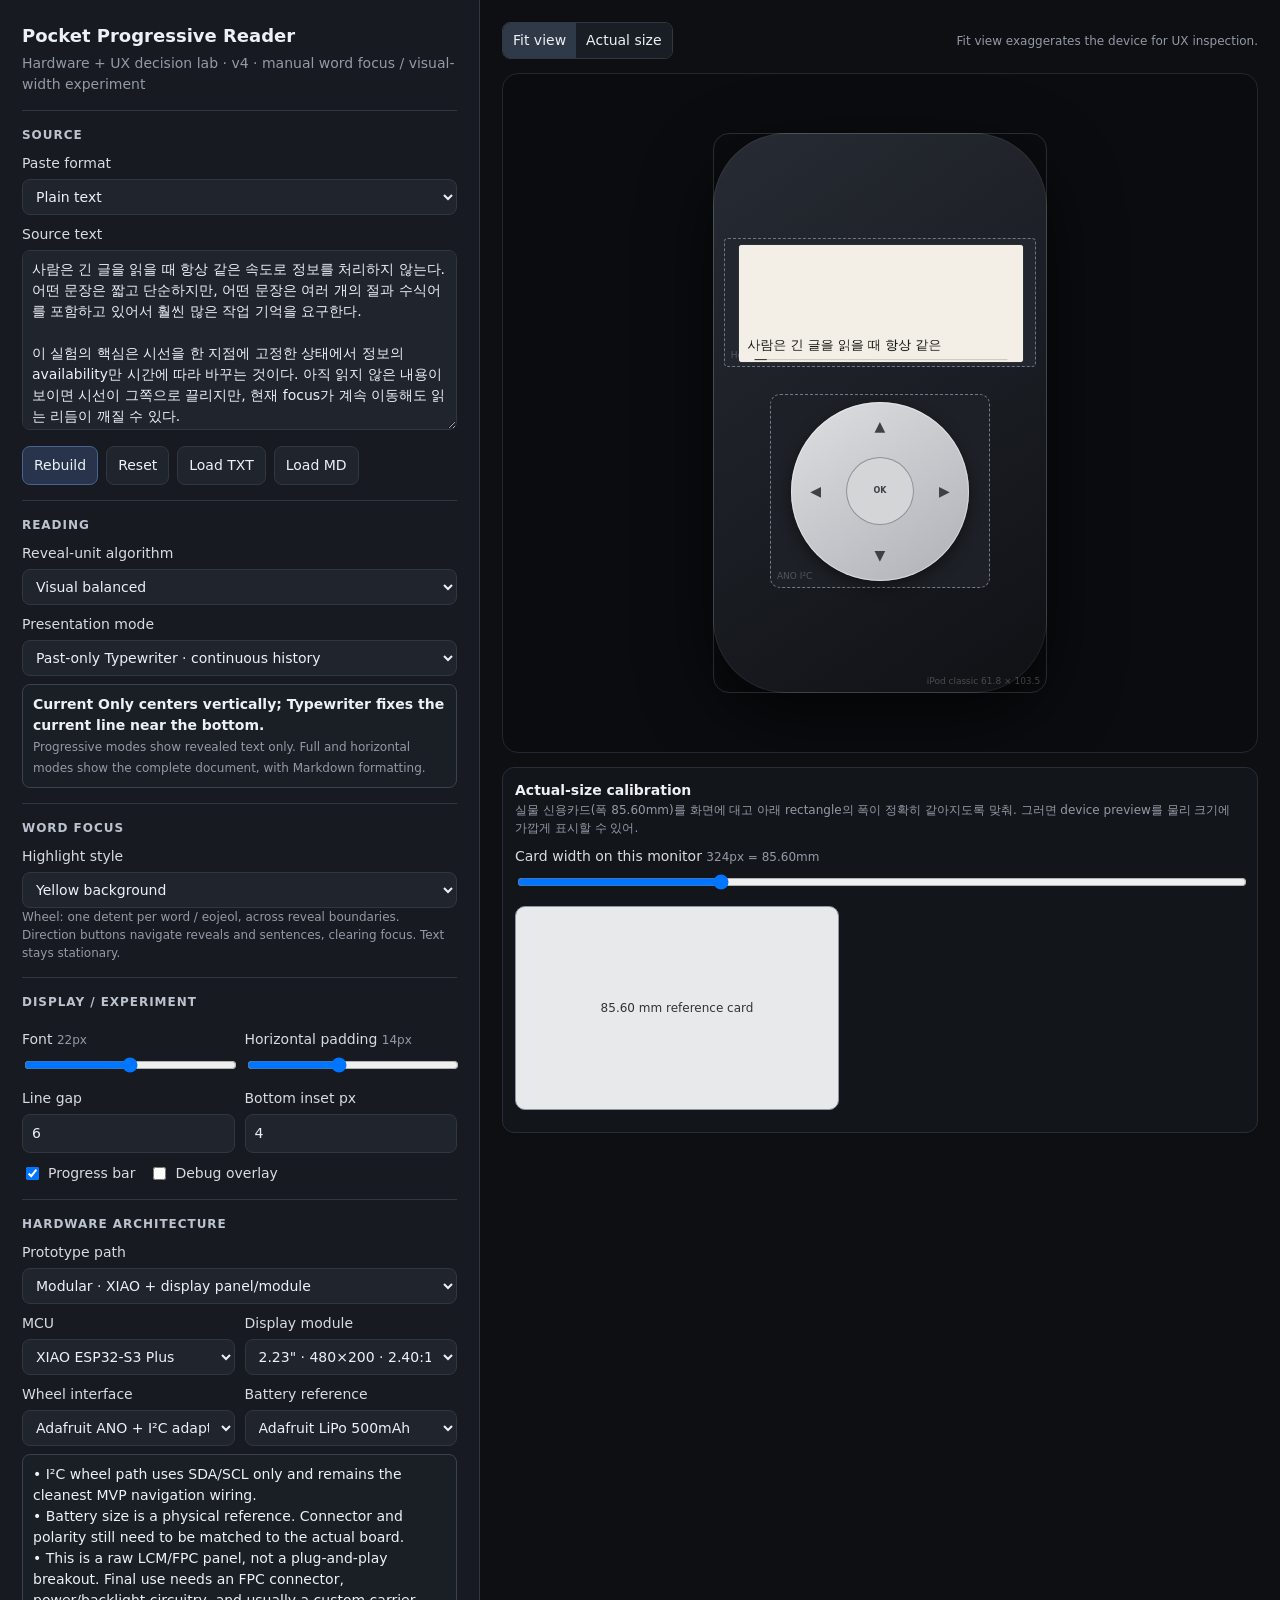
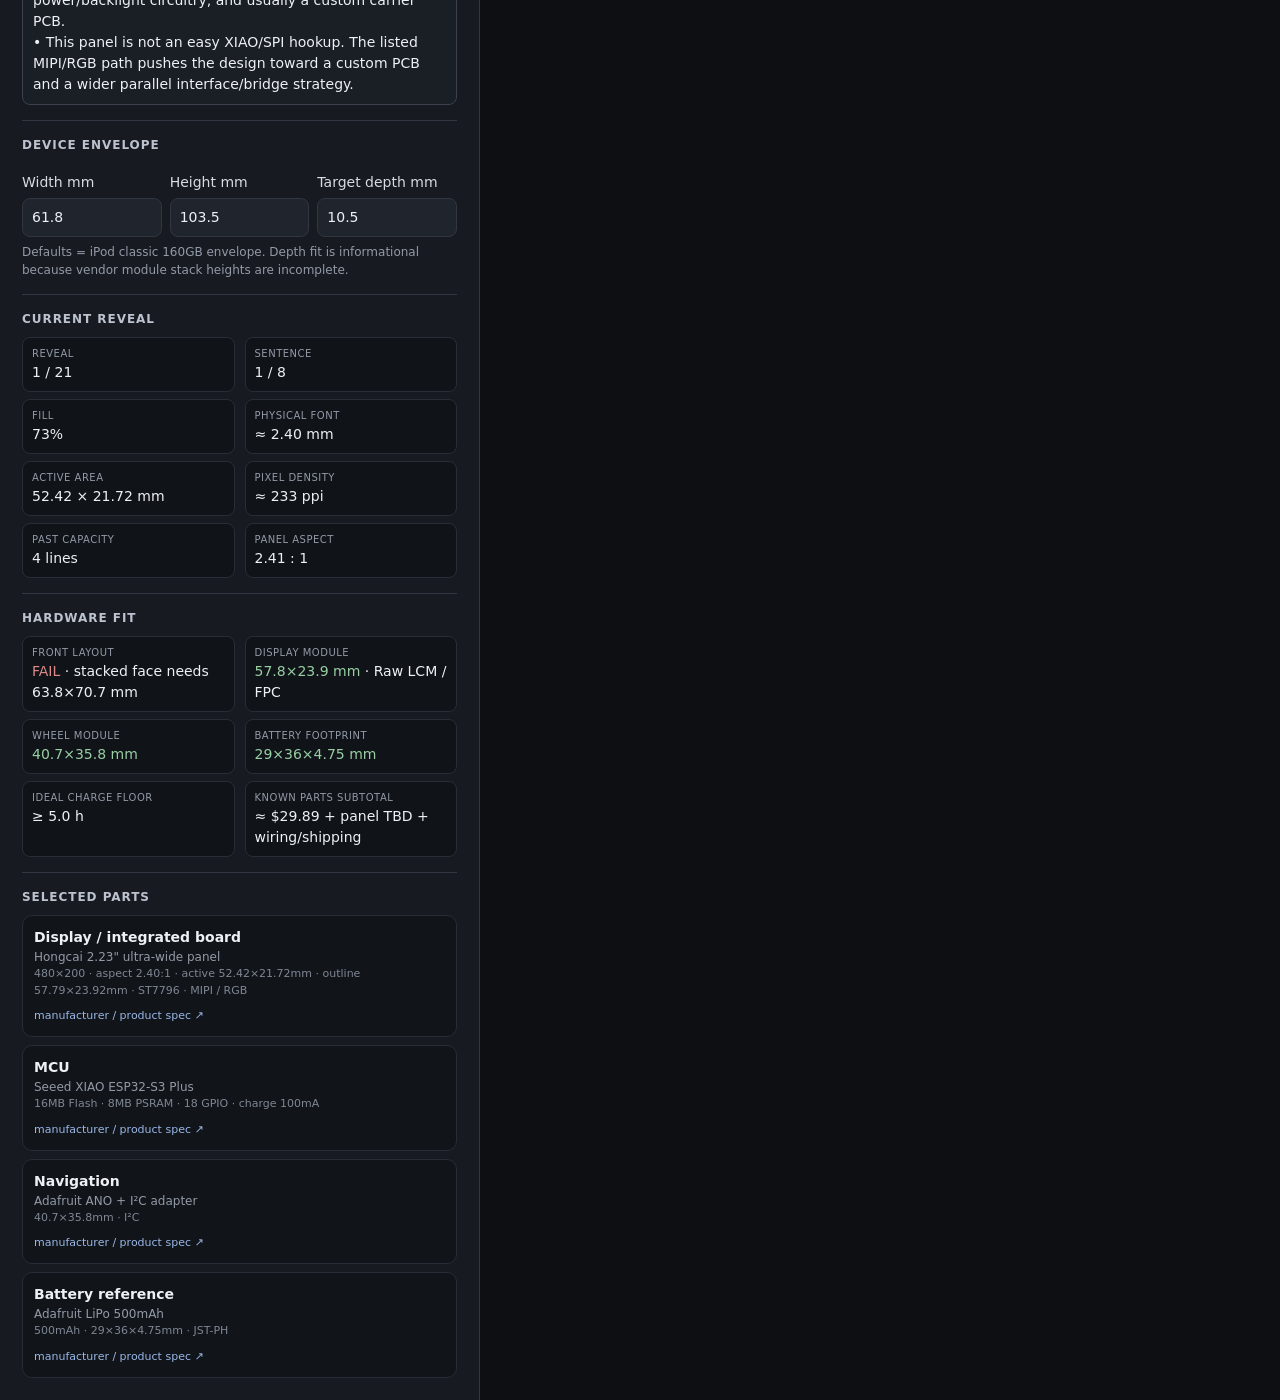
==== commit 83b3ca53: "Add bundled Markdown document renderer and whole-document lab modes" ====
--- a/pocket_progressive_reader_hardware_lab_v4.html
+++ b/pocket_progressive_reader_hardware_lab_v4.html
@@ -6,6 +6,9 @@
 <title>Pocket Progressive Reader — Hardware + UX Lab v4</title>
 <style>
 :root{--bg:#0d0f12;--panel:#171a20;--panel2:#20242c;--panel3:#111419;--text:#edf0f5;--muted:#939aa7;--line:#303642;--good:#98cfa3;--warn:#e4bd7a;--bad:#dc8b8b;--screen:#f3efe6;--ink:#171717;--past:#77736d}*{box-sizing:border-box}body{margin:0;min-height:100vh;background:var(--bg);color:var(--text);font:14px/1.5 Inter,ui-sans-serif,system-ui,-apple-system,BlinkMacSystemFont,"Apple SD Gothic Neo","Noto Sans KR","Segoe UI",sans-serif}button,select,input,textarea{font:inherit}.app{display:grid;grid-template-columns:minmax(360px,480px) minmax(540px,1fr);min-height:100vh}.lab{padding:22px;border-right:1px solid var(--line);background:var(--panel);overflow:auto}.stage{min-width:0;display:flex;flex-direction:column;align-items:center;padding:22px;overflow:auto;gap:14px}h1{margin:0 0 4px;font-size:18px}.sub{color:var(--muted);margin-bottom:14px}.section{border-top:1px solid var(--line);padding-top:15px;margin-top:15px}.section h2{margin:0 0 9px;font-size:12px;letter-spacing:.08em;text-transform:uppercase;color:#bcc3cf}label{display:block;margin:9px 0 5px;color:#d8dbe2}select,input[type=number],textarea,input[type=text]{width:100%;background:var(--panel2);color:var(--text);border:1px solid var(--line);border-radius:8px;padding:8px 9px}input[type=range]{width:100%}textarea{height:180px;min-height:180px;overflow-y:auto;resize:vertical}.row{display:grid;grid-template-columns:1fr 1fr;gap:10px}.row3{display:grid;grid-template-columns:1fr 1fr 1fr;gap:8px}.toolbar{display:flex;gap:8px;flex-wrap:wrap;margin-top:10px}button{border:1px solid var(--line);color:var(--text);background:var(--panel2);border-radius:8px;padding:8px 11px;cursor:pointer}button:hover{border-color:#586577}button.primary{background:#27344b;border-color:#48638f}.mini{font-size:12px;color:var(--muted)}.tiny{font-size:11px;color:#7f8794}.checks{display:flex;flex-wrap:wrap;gap:8px 14px}.checks label{margin:0;display:flex;align-items:center;gap:6px}.card{background:var(--panel3);border:1px solid #272d37;border-radius:10px;padding:11px;margin-top:8px}.stats{display:grid;grid-template-columns:1fr 1fr;gap:7px 10px}.stat{padding:8px 9px;background:#101318;border:1px solid #282e37;border-radius:8px}.stat .k{font-size:10px;text-transform:uppercase;letter-spacing:.05em;color:var(--muted)}.stat .v{margin-top:1px;font-variant-numeric:tabular-nums}.good{color:var(--good)}.warn{color:var(--warn)}.bad{color:var(--bad)}.hidden{display:none!important}.stagebar{width:min(980px,100%);display:flex;justify-content:space-between;align-items:center;gap:12px;flex-wrap:wrap}.segmented{display:flex;border:1px solid var(--line);border-radius:8px;overflow:hidden}.segmented button{border:0;border-radius:0;background:#191d24;padding:7px 10px}.segmented button.active{background:#303948}.device-wrap{width:min(980px,100%);min-height:680px;display:flex;align-items:center;justify-content:center;overflow:auto;background:#0a0c0f;border:1px solid #222832;border-radius:16px;padding:24px;position:relative}.device{position:relative;background:linear-gradient(145deg,#272b33,#0f1115);box-shadow:0 24px 70px #000a,inset 0 0 0 1px #ffffff0f;border-radius:18px;flex:none}.module{position:absolute;border:1px dashed #6d7685;border-radius:4px;background:#22262d}.active-display{position:absolute;background:#050607;border-radius:3px;display:flex;align-items:center;justify-content:center;overflow:hidden;box-shadow:0 0 0 1px #ffffff0c}canvas.reader{display:block;background:var(--screen);width:100%;height:100%}.wheel-module{position:absolute;border:1px dashed #727a86;border-radius:10px;background:#1d2026;display:flex;align-items:center;justify-content:center}.wheel{width:82%;aspect-ratio:1;border-radius:50%;background:linear-gradient(145deg,#dedfe2,#aeb1b7);box-shadow:0 5px 15px #0007,inset 0 0 0 1px #fff7;position:relative;color:#333}.wheel:after{content:"";position:absolute;inset:31%;border-radius:50%;background:#d4d5d7;box-shadow:inset 0 0 0 1px #8d9096}.dir,.center{position:absolute;z-index:2;border:0;background:transparent;color:#3d4045;font-weight:800;padding:0;border-radius:50%}.dir{width:24%;height:24%}.dir.up{top:2%;left:38%}.dir.down{bottom:2%;left:38%}.dir.left{left:2%;top:38%}.dir.right{right:2%;top:38%}.center{left:34%;top:34%;width:32%;height:32%;z-index:3;font-size:8px}.wheel-hit{position:absolute;inset:0;border-radius:50%;z-index:1}.ipod-outline{position:absolute;border:1px solid #ffffff22;border-radius:16px;pointer-events:none}.ipod-label{position:absolute;right:6px;bottom:4px;font-size:9px;color:#ffffff3d}.devlabel{position:absolute;left:6px;bottom:4px;font-size:9px;color:#ffffff3d}.calibration{width:min(980px,100%);background:#12151a;border:1px solid #272e38;border-radius:12px;padding:12px}.card-ref-wrap{overflow:auto;padding:10px 0}.card-ref{border:1px solid #8e96a4;border-radius:10px;background:#e8e9eb;color:#333;display:flex;align-items:center;justify-content:center;white-space:nowrap;font-size:12px}.source-link{font-size:11px;color:#9ab8e8;text-decoration:none}.source-link:hover{text-decoration:underline}.note{padding:9px 10px;border:1px solid #3b424d;background:#1a1e25;border-radius:8px;margin-top:8px}@media(max-width:1020px){.app{grid-template-columns:1fr}.lab{border-right:0;border-bottom:1px solid var(--line)}}@media(max-width:620px){textarea{resize:none}.app{min-width:0}.lab{min-width:0}.row,.row3,.stats{grid-template-columns:1fr}.device-wrap{min-height:560px;padding:12px}}
+#reader-document{box-sizing:border-box;width:100%;height:100%;overflow:auto;padding:var(--padding,14px);font-family:-apple-system,BlinkMacSystemFont,sans-serif;font-size:var(--font-size,26px);line-height:calc(1em + var(--line-gap,6px));overscroll-behavior:contain;-webkit-overflow-scrolling:touch}#reader-document.plain{white-space:pre-wrap}#richScreen p{margin:.45em 0}#richScreen h1,#richScreen h2,#richScreen h3,#richScreen h4,#richScreen h5,#richScreen h6{line-height:1.25;margin:.5em 0}#richScreen h1{font-size:1.55em}#richScreen h2{font-size:1.35em}#richScreen h3{font-size:1.15em}#richScreen h4,#richScreen h5,#richScreen h6{font-size:1em}#richScreen ul,#richScreen ol{padding-left:1.4em;margin:.5em 0}#richScreen blockquote{border-left:3px solid #91998a;padding-left:.7em;margin:.5em 0}#richScreen pre{white-space:pre-wrap;overflow-wrap:anywhere;background:#dee2d6;padding:.4em;border-radius:3px}#richScreen code{font-family:ui-monospace,monospace;font-size:.85em;background:#dee2d6}#richScreen table{border-collapse:collapse;max-width:100%;font-size:.9em}#richScreen td,#richScreen th{border:1px solid #939d88;padding:.2em .35em}#richScreen a{color:#27565b;text-decoration:underline}#richScreen img{max-width:100%;height:auto}#richScreen button{font:inherit;font-size:.7em;margin:.2em;border:1px solid #999;background:#eef0e7;border-radius:3px}#richScreen .image-placeholder{display:inline-block}#reader-document.horizontal{white-space:nowrap;overflow-y:hidden;display:block;line-height:calc(1em + var(--line-gap,6px))}#richScreen .horizontal p,#richScreen .horizontal div,#richScreen .horizontal h1,#richScreen .horizontal h2,#richScreen .horizontal h3,#richScreen .horizontal h4,#richScreen .horizontal h5,#richScreen .horizontal h6,#richScreen .horizontal ul,#richScreen .horizontal ol,#richScreen .horizontal li,#richScreen .horizontal blockquote,#richScreen .horizontal pre,#richScreen .horizontal table,#richScreen .horizontal tbody,#richScreen .horizontal thead,#richScreen .horizontal tr,#richScreen .horizontal th,#richScreen .horizontal td{display:inline;white-space:nowrap;font-size:1em;line-height:inherit;margin:0;padding:0;border:0}#richScreen .horizontal p:after,#richScreen .horizontal li:after,#richScreen .horizontal blockquote:after,#richScreen .horizontal pre:after,#richScreen .horizontal tr:after,#richScreen .horizontal td:after,#richScreen .horizontal th:after{content:' · ';color:#59604f}#richScreen .horizontal br{display:none}#richScreen .horizontal img{max-height:2em;max-width:5em;vertical-align:middle}#richScreen .horizontal hr{display:inline}#richScreen .horizontal hr:after{content:' — '}#richScreen [data-token]{border-radius:2px}#richScreen [data-focus-style=yellow] .focused{background:#f2d75f}#richScreen [data-focus-style=color] .focused{color:#b33f24}#richScreen [data-focus-style=underline] .focused{text-decoration:underline;text-decoration-thickness:2px;text-underline-offset:3px}#richScreen [data-focus-style=highContrast] .focused{-webkit-text-stroke:.45px currentColor;text-shadow:0 0 .2px currentColor}#richScreen [data-focus-style=dimOthers].has-focus [data-token]{opacity:.35}#richScreen [data-focus-style=dimOthers].has-focus .focused{opacity:1}#reader-document.horizontal.plain{white-space:nowrap}
+
+#richScreen{position:absolute;inset:0;background:var(--screen);color:#171717;overflow:hidden}#richScreen[hidden]{display:none}#reader-document{transform-origin:top left}
 </style></head><body>
 <div class="app"><aside class="lab">
 <h1>Pocket Progressive Reader</h1><div class="sub">Hardware + UX decision lab · v4 · manual word focus / visual-width experiment</div>
@@ -16,13 +19,14 @@
 그래서 페이지 전체를 보여주는 대신 한 줄에 들어가는 reveal unit을 만든다. 각 unit은 비슷한 visual width를 갖되 의미 경계와 문장 부호를 가능한 한 보존한다.
 
 This prototype also contains English text so line width and word-length behavior can be compared across languages. Hardware geometry should change the reading model exactly as a real display would.</textarea><div class="toolbar"><button class="primary" id="rebuild">Rebuild</button><button id="reset">Reset</button><button id="loadBtn">Load TXT</button><button id="loadMdBtn">Load MD</button><input id="file" type="file" accept=".txt,text/plain" hidden><input id="mdFile" type="file" accept=".md,.markdown,text/markdown,text/plain" hidden><div id="sourceStatus" class="mini" role="status"></div></div></div>
-<div class="section"><h2>Reading</h2><label>Reveal-unit algorithm</label><select id="algorithm"><option value="balanced" selected>Visual balanced</option><option value="greedy">Visual greedy</option><option value="eojeol">3–5 eojeol baseline</option></select><label>Presentation mode</label><select id="presentation"><option value="past" selected>Past-only Typewriter · continuous history</option><option value="sentence">Sentence-bounded Typewriter · reset each sentence</option><option value="current">Current Only · no history</option></select><div class="note"><b>Current Only centers vertically; Typewriter fixes the current line near the bottom.</b><br><span class="mini">Only the amount of retained past context changes between modes. No future text is ever shown.</span></div></div><div class="section"><h2>Word Focus</h2><label for="focusStyle">Highlight style</label><select id="focusStyle"><option value="yellow">Yellow background</option><option value="color">Text color</option><option value="underline">Underline</option><option value="dim">Dim others</option><option value="bold">Bold / high contrast</option></select><div class="mini">Wheel: one detent per word / eojeol, across reveal boundaries. Direction buttons navigate reveals and sentences, clearing focus. Text stays stationary.</div></div><div class="section"><h2>Display / experiment</h2><div class="row"><div><label>Font <span id="fontOut" class="mini"></span></label><input id="fontSize" type="range" min="10" max="34" value="22"></div><div><label>Horizontal padding <span id="padOut" class="mini"></span></label><input id="padding" type="range" min="2" max="30" value="14"></div></div><div class="row"><div><label>Line gap</label><input id="lineGap" type="number" min="0" max="18" value="6"></div><div><label>Bottom inset px</label><input id="bottomInset" type="number" min="0" max="30" value="4"></div></div><div class="checks" style="margin-top:10px"><label><input id="progress" type="checkbox" checked> Progress bar</label><label><input id="debug" type="checkbox"> Debug overlay</label></div></div>
+<div class="section"><h2>Reading</h2><label>Reveal-unit algorithm</label><select id="algorithm"><option value="balanced" selected>Visual balanced</option><option value="greedy">Visual greedy</option><option value="eojeol">3–5 eojeol baseline</option><option value="full">Full · whole document</option></select><label>Presentation mode</label><select id="presentation"><option value="past" selected>Past-only Typewriter · continuous history</option><option value="horizontal">Single line · horizontal scroll</option><option value="current">Current Only · no history</option></select><div class="note"><b>Current Only centers vertically; Typewriter fixes the current line near the bottom.</b><br><span class="mini">Progressive modes show revealed text only. Full and horizontal modes show the complete document, with Markdown formatting.</span></div></div><div class="section"><h2>Word Focus</h2><label for="focusStyle">Highlight style</label><select id="focusStyle"><option value="yellow">Yellow background</option><option value="color">Text color</option><option value="underline">Underline</option><option value="dim">Dim others</option><option value="bold">Bold / high contrast</option></select><div class="mini">Wheel: one detent per word / eojeol, across reveal boundaries. Direction buttons navigate reveals and sentences, clearing focus. Text stays stationary.</div></div><div class="section"><h2>Display / experiment</h2><div class="row"><div><label>Font <span id="fontOut" class="mini"></span></label><input id="fontSize" type="range" min="10" max="34" value="22"></div><div><label>Horizontal padding <span id="padOut" class="mini"></span></label><input id="padding" type="range" min="2" max="30" value="14"></div></div><div class="row"><div><label>Line gap</label><input id="lineGap" type="number" min="0" max="18" value="6"></div><div><label>Bottom inset px</label><input id="bottomInset" type="number" min="0" max="30" value="4"></div></div><div class="checks" style="margin-top:10px"><label><input id="progress" type="checkbox" checked> Progress bar</label><label><input id="debug" type="checkbox"> Debug overlay</label></div></div>
 <div class="section"><h2>Hardware architecture</h2><label>Prototype path</label><select id="architecture"><option value="modular" selected>Modular · XIAO + display panel/module</option><option value="integrated">Fast-track · LILYGO T-Display-S3</option></select><div id="modularControls"><div class="row"><div><label>MCU</label><select id="mcu"><option value="xiaoPlus" selected>XIAO ESP32-S3 Plus</option><option value="xiao">XIAO ESP32-S3</option></select></div><div><label>Display module</label><select id="display"></select></div></div></div><div id="integratedInfo" class="note hidden"></div><div class="row"><div><label>Wheel interface</label><select id="wheel"></select></div><div><label>Battery reference</label><select id="battery"></select></div></div><div id="compat" class="note"></div></div>
 <div class="section"><h2>Device envelope</h2><div class="row3"><div><label>Width mm</label><input id="bodyW" type="number" step=".1" value="61.8"></div><div><label>Height mm</label><input id="bodyH" type="number" step=".1" value="103.5"></div><div><label>Target depth mm</label><input id="bodyD" type="number" step=".1" value="10.5"></div></div><div class="mini" style="margin-top:6px">Defaults = iPod classic 160GB envelope. Depth fit is informational because vendor module stack heights are incomplete.</div></div>
 <div class="section"><h2>Current reveal</h2><div class="stats"><div class="stat"><div class="k">Reveal</div><div class="v" id="sReveal">—</div></div><div class="stat"><div class="k">Sentence</div><div class="v" id="sSentence">—</div></div><div class="stat"><div class="k">Fill</div><div class="v" id="sFill">—</div></div><div class="stat"><div class="k">Physical font</div><div class="v" id="sFontMm">—</div></div><div class="stat"><div class="k">Active area</div><div class="v" id="sActive">—</div></div><div class="stat"><div class="k">Pixel density</div><div class="v" id="sPpi">—</div></div><div class="stat"><div class="k">Past capacity</div><div class="v" id="sPastSlots">—</div></div><div class="stat"><div class="k">Panel aspect</div><div class="v" id="sAspect">—</div></div></div></div>
 <div class="section"><h2>Hardware fit</h2><div class="stats"><div class="stat"><div class="k">Front layout</div><div class="v" id="fitFront">—</div></div><div class="stat"><div class="k">Display module</div><div class="v" id="fitDisplay">—</div></div><div class="stat"><div class="k">Wheel module</div><div class="v" id="fitWheel">—</div></div><div class="stat"><div class="k">Battery footprint</div><div class="v" id="fitBattery">—</div></div><div class="stat"><div class="k">Ideal charge floor</div><div class="v" id="chargeTime">—</div></div><div class="stat"><div class="k">Known parts subtotal</div><div class="v" id="subtotal">—</div></div></div></div>
 <div class="section"><h2>Selected parts</h2><div id="parts"></div></div>
-</aside><main class="stage"><div class="stagebar"><div class="segmented"><button id="zoomBtn" class="active">Fit view</button><button id="actualBtn">Actual size</button></div><div class="mini" id="viewHint">Fit view exaggerates the device for UX inspection.</div></div><div class="device-wrap" id="deviceWrap"><div class="device" id="device"><div class="ipod-outline" id="ipodOutline"><div class="ipod-label">iPod classic 61.8 × 103.5</div></div><div class="module" id="displayModule"><div class="active-display" id="activeDisplay"><canvas class="reader" id="screen"></canvas></div><div class="devlabel" id="displayLabel"></div></div><div class="wheel-module" id="wheelModule"><div class="wheel"><div class="wheel-hit" id="wheelHit"></div><button class="dir up" data-action="prevSentence">▲</button><button class="dir down" data-action="nextSentence">▼</button><button class="dir left" data-action="prev">◀</button><button class="dir right" data-action="next">▶</button><button class="center" data-action="center">OK</button></div><div class="devlabel" id="wheelLabel"></div></div></div></div><div class="calibration" id="calibration"><b>Actual-size calibration</b><div class="mini">실물 신용카드(폭 85.60mm)를 화면에 대고 아래 rectangle의 폭이 정확히 같아지도록 맞춰. 그러면 device preview를 물리 크기에 가깝게 표시할 수 있어.</div><label>Card width on this monitor <span id="calOut" class="mini"></span></label><input id="calPx" type="range" min="250" max="520" value="324"><div class="card-ref-wrap"><div class="card-ref" id="cardRef">85.60 mm reference card</div></div></div></main></div>
+</aside><main class="stage"><div class="stagebar"><div class="segmented"><button id="zoomBtn" class="active">Fit view</button><button id="actualBtn">Actual size</button></div><div class="mini" id="viewHint">Fit view exaggerates the device for UX inspection.</div></div><div class="device-wrap" id="deviceWrap"><div class="device" id="device"><div class="ipod-outline" id="ipodOutline"><div class="ipod-label">iPod classic 61.8 × 103.5</div></div><div class="module" id="displayModule"><div class="active-display" id="activeDisplay"><canvas class="reader" id="screen"></canvas><div id="richScreen" hidden><article id="reader-document"></article></div></div><div class="devlabel" id="displayLabel"></div></div><div class="wheel-module" id="wheelModule"><div class="wheel"><div class="wheel-hit" id="wheelHit"></div><button class="dir up" data-action="prevSentence">▲</button><button class="dir down" data-action="nextSentence">▼</button><button class="dir left" data-action="prev">◀</button><button class="dir right" data-action="next">▶</button><button class="center" data-action="center">OK</button></div><div class="devlabel" id="wheelLabel"></div></div></div></div><div class="calibration" id="calibration"><b>Actual-size calibration</b><div class="mini">실물 신용카드(폭 85.60mm)를 화면에 대고 아래 rectangle의 폭이 정확히 같아지도록 맞춰. 그러면 device preview를 물리 크기에 가깝게 표시할 수 있어.</div><label>Card width on this monitor <span id="calOut" class="mini"></span></label><input id="calPx" type="range" min="250" max="520" value="324"><div class="card-ref-wrap"><div class="card-ref" id="cardRef">85.60 mm reference card</div></div></div></main></div>
+<script src="PocketReader/RichReader/marked.js"></script><script src="PocketReader/RichReader/purify.js"></script><script src="PocketReader/RichReader/reader.js"></script>
 <script>
 (()=>{'use strict';
 const DISPLAY_PRESETS={
@@ -38,7 +42,7 @@
 const WHEEL_PRESETS={i2c:{name:'Adafruit ANO + I²C adapter',size:[40.7,35.8],depth:4.8,gpio:2,price:13.95,url:'https://www.adafruit.com/product/5740'},direct:{name:'Adafruit ANO direct breakout',size:[38,35.6],depth:1.6,gpio:7,price:10.95,url:'https://www.adafruit.com/product/5221'}};
 const BATTERY_PRESETS={b500:{name:'Adafruit LiPo 500mAh',cap:500,size:[29,36,4.75],price:7.95,connector:'JST-PH',url:'https://www.adafruit.com/product/1578'},b1200:{name:'Adafruit LiPo 1200mAh',cap:1200,size:[34,62,5],price:9.95,connector:'JST-PH',url:'https://www.adafruit.com/product/258'},none:{name:'No battery / USB only',cap:0,size:[0,0,0],price:0,connector:'—',url:''}};
 const TDISPLAY={name:'LILYGO T-Display-S3 (non-touch)',board:[60.8,25.5],resolution:[320,170],active:[42.72,22.70],flash:16,psram:8,charge:500,price:9.04,url:'https://lilygo.cc/products/t-display-s3'};
-const $=id=>document.getElementById(id),ui={};['source','rebuild','reset','loadBtn','file','loadMdBtn','mdFile','sourceFormat','sourceStatus','focusStyle','algorithm','presentation','fontSize','fontOut','padding','padOut','lineGap','bottomInset','progress','debug','architecture','modularControls','integratedInfo','mcu','display','wheel','battery','compat','bodyW','bodyH','bodyD','sReveal','sSentence','sFill','sFontMm','sActive','sPpi','sPastSlots','sAspect','fitFront','fitDisplay','fitWheel','fitBattery','chargeTime','subtotal','parts','zoomBtn','actualBtn','viewHint','deviceWrap','device','ipodOutline','displayModule','activeDisplay','screen','displayLabel','wheelModule','wheelHit','wheelLabel','calibration','calPx','calOut','cardRef'].forEach(id=>ui[id]=$(id));const ctx=ui.screen.getContext('2d');const state={sentences:[],units:[],index:0,sentenceStarts:[],sentenceEnds:[],view:'fit',wheelAccum:0,focusedToken:null};
+const $=id=>document.getElementById(id),ui={};['source','rebuild','reset','loadBtn','file','loadMdBtn','mdFile','sourceFormat','sourceStatus','focusStyle','algorithm','presentation','fontSize','fontOut','padding','padOut','lineGap','bottomInset','progress','debug','architecture','modularControls','integratedInfo','mcu','display','wheel','battery','compat','bodyW','bodyH','bodyD','sReveal','sSentence','sFill','sFontMm','sActive','sPpi','sPastSlots','sAspect','fitFront','fitDisplay','fitWheel','fitBattery','chargeTime','subtotal','parts','zoomBtn','actualBtn','viewHint','deviceWrap','device','ipodOutline','displayModule','activeDisplay','richScreen','screen','displayLabel','wheelModule','wheelHit','wheelLabel','calibration','calPx','calOut','cardRef'].forEach(id=>ui[id]=$(id));const ctx=ui.screen.getContext('2d');const state={sentences:[],units:[],index:0,sentenceStarts:[],sentenceEnds:[],view:'fit',wheelAccum:0,focusedToken:null,viewportEnd:0};
 for(const[k,v]of Object.entries(DISPLAY_PRESETS)){const o=document.createElement('option');o.value=k;const ratio=(v.resolution[0]/v.resolution[1]).toFixed(2);o.textContent=`${v.diagonal}" · ${v.resolution[0]}×${v.resolution[1]} · ${ratio}:1 · ${v.name}`;if(k==='hc223')o.selected=true;ui.display.appendChild(o)}for(const[k,v]of Object.entries(WHEEL_PRESETS)){const o=document.createElement('option');o.value=k;o.textContent=v.name;if(k==='i2c')o.selected=true;ui.wheel.appendChild(o)}for(const[k,v]of Object.entries(BATTERY_PRESETS)){const o=document.createElement('option');o.value=k;o.textContent=v.name;if(k==='b500')o.selected=true;ui.battery.appendChild(o)}
 function hw(){const integrated=ui.architecture.value==='integrated',wheel=WHEEL_PRESETS[ui.wheel.value],battery=BATTERY_PRESETS[ui.battery.value];if(integrated)return{integrated,display:{name:'Integrated 1.9" ST7789V',resolution:TDISPLAY.resolution,active:TDISPLAY.active,module:TDISPLAY.board,driver:'ST7789V',iface:'integrated',kind:'Integrated dev board',price:TDISPLAY.price,url:TDISPLAY.url},mcu:{name:'Integrated ESP32-S3R8',size:TDISPLAY.board,flash:16,psram:8,gpio:13,charge:TDISPLAY.charge,price:0,url:TDISPLAY.url},wheel,battery};const d=DISPLAY_PRESETS[ui.display.value],m=MCU_PRESETS[ui.mcu.value];return{integrated,display:{...d},mcu:m,wheel,battery}}
 // INPUT / NORMALIZATION: no renderer, network fetch, or application size cap.
@@ -159,11 +163,16 @@
   const parts=[];for(let i=0;i<n;){const j=ends[i]||i+1;parts.push(tokens.slice(i,j));i=j}return parts;
 }
 function eojeolChunks(tokens,st=styleState()){return balancedChunks(tokens,st,true)}
+function wholeDocumentMode(){return ui.algorithm.value==='full'||ui.presentation.value==='horizontal'}
 function clearFocus(){state.focusedToken=null;state.wheelAccum=0}
 function buildModel({keep=false}={}){
   displayConfig();const old=state.units[state.index]?.documentWordStart??0,st=styleState();clearFocus();
-  state.document=normalizeInput(ui.source.value,ui.sourceFormat.value);state.sentences=sentenceSplit(state.document);state.units=[];state.sentenceStarts=[];state.sentenceEnds=[];let documentWord=0,sourceCursor=0;
-  for(let si=0;si<state.sentences.length;si++){
+  state.richKey=null;state.scrollToken=null;state.documentCursor=0;state.document=normalizeInput(ui.source.value,ui.sourceFormat.value);if(typeof RichReader!=='undefined'&&ui.sourceFormat.value==='markdown')state.document=mountRich();state.sentences=sentenceSplit(state.document);state.units=[];state.sentenceStarts=[];state.sentenceEnds=[];let documentWord=0,sourceCursor=0;
+  if(wholeDocumentMode()){
+    const tokens=tokenize(state.document).map((t,i)=>({...t,documentIndex:i,renderStart:t.sourceStart,renderEnd:t.sourceEnd,x:0,endX:0}));
+    if(tokens.length)state.units=[{text:state.document,tokens,words:tokens.length,documentWordStart:0,sentenceIndex:0,fontSize:st.fontSize,width:st.usableWidth,origin:st.padding,left:st.padding,right:st.padding+st.usableWidth,fits:true,scaled:false}];
+    state.sentenceStarts=state.sentences.map(()=>0);state.sentenceEnds=state.sentences.map(()=>0);
+  }else for(let si=0;si<state.sentences.length;si++){
     state.sentenceStarts[si]=state.units.length;const sentence=state.sentences[si],algo=ui.algorithm.value;
     const sentenceOffset=state.document.indexOf(sentence,sourceCursor);sourceCursor=sentenceOffset+sentence.length;
     const tokens=tokenize(sentence).map((t,i)=>({...t,sourceStart:t.sourceStart+sentenceOffset,sourceEnd:t.sourceEnd+sentenceOffset,documentIndex:documentWord+i}));
@@ -172,20 +181,22 @@
     documentWord+=tokens.length;state.sentenceEnds[si]=state.units.length-1;
   }
   state.index=0;if(keep&&state.units.length){for(let i=0;i<state.units.length&&state.units[i].documentWordStart<=old;i++)state.index=i}
-  renderAll();
+  state.viewportEnd=state.index;renderAll();
 }
 const current=()=>state.units[state.index];
-function move(d){clearFocus();if(!state.units.length)return;state.index=Math.max(0,Math.min(state.units.length-1,state.index+d));render()}
-function sentenceMove(d){clearFocus();if(!state.units.length)return;const t=Math.max(0,Math.min(state.sentences.length-1,current().sentenceIndex+d));state.index=state.sentenceStarts[t];render()}
+function move(d){const oldFocus=state.focusedToken;clearFocus();if(!state.units.length)return;if(wholeDocumentMode()){state.documentCursor=state.scrollToken=Math.max(0,Math.min(current().tokens.length-1,(oldFocus??state.documentCursor??0)+Math.sign(d)));render();return}state.index=Math.max(0,Math.min(state.units.length-1,state.index+d));state.viewportEnd=state.index;render()}
+function sentenceMove(d){const oldFocus=state.focusedToken;clearFocus();if(!state.units.length)return;if(wholeDocumentMode()){const at=oldFocus??state.documentCursor??0;const starts=[0];let cursor=0;for(const sentence of state.sentences){cursor+=tokenize(sentence).length;starts.push(cursor)}let sentence=0;for(let i=0;i<starts.length-1;i++)if(starts[i]<=at)sentence=i;state.documentCursor=state.scrollToken=starts[Math.max(0,Math.min(state.sentences.length-1,sentence+d))];render();return}const t=Math.max(0,Math.min(state.sentences.length-1,current().sentenceIndex+d));state.index=state.sentenceStarts[t];state.viewportEnd=state.index;render()}
 function focusMove(direction){
   if(!current())return;const d=direction>0?1:-1;
-  if(state.focusedToken===null)state.focusedToken=d>0?0:current().tokens.length-1;
+  if(state.focusedToken===null)state.focusedToken=wholeDocumentMode()?Math.min(current().tokens.length-1,state.documentCursor??0):(d>0?0:current().tokens.length-1);
   else if(state.focusedToken+d>=0&&state.focusedToken+d<current().tokens.length)state.focusedToken+=d;
   else if(state.index+d>=0&&state.index+d<state.units.length){state.index+=d;state.focusedToken=d>0?0:current().tokens.length-1}
+  if(wholeDocumentMode())state.documentCursor=state.focusedToken;
+  const end=state.viewportEnd??state.index;const slots=pastCapacity();if(state.index>end)state.viewportEnd=state.index;else if(state.index<Math.max(0,end-slots))state.viewportEnd=Math.min(state.units.length-1,state.index+slots);
   render();
 }
 function wheelDelta(delta){state.wheelAccum+=delta;const detent=50;while(Math.abs(state.wheelAccum)>=detent){const direction=state.wheelAccum>0?1:-1;state.wheelAccum-=direction*detent;focusMove(direction)}}
-function reset(){state.index=0;clearFocus();render()}
+function reset(){state.documentCursor=0;state.scrollToken=0;state.index=0;state.viewportEnd=0;clearFocus();render()}
 // PRESENTATION: shared fixed baseline; progress reserves space even while hidden.
 function lh(){const s=styleState();return s.fontSize*1.28+s.lineGap}
 function focusY(){const h=hw().display.resolution[1];if(ui.presentation.value==='current')return h/2;const half=styleState().fontSize*.7;return Math.max(half,Math.min(h-half,h-8-Math.max(0,+ui.bottomInset.value||0)-half))}
@@ -207,16 +218,29 @@
   }
   ctx.restore();
 }
-function pastStartIndex(mode){if(mode==='current')return state.index;if(mode==='sentence')return state.sentenceStarts[current().sentenceIndex];return 0}
-function drawPresentation(){const fy=focusY(),mode=ui.presentation.value,slots=pastCapacity(),start=pastStartIndex(mode);if(mode!=='current'){let drawn=0;for(let idx=state.index-1;idx>=start&&drawn<slots;idx--){drawn++;drawUnit(idx,fy-drawn*lh(),{alpha:[.56,.34,.19,.11][drawn-1]??.08,color:'#77736d'})}}drawUnit(state.index,fy)}
+function drawPresentation(){const fy=focusY(),mode=ui.presentation.value;if(mode==='current'){drawUnit(state.index,fy);return}const end=state.viewportEnd??state.index,slots=pastCapacity();for(let idx=end;idx>=Math.max(0,end-slots);idx--)drawUnit(idx,fy-(end-idx)*lh())}
 function drawProgress(){if(!ui.progress.checked||!state.units.length)return;const [w,h]=hw().display.resolution,x=Math.max(6,w*.055),bar=w-x*2;ctx.fillStyle='#d0cbc2';ctx.fillRect(x,h-5,bar,2);ctx.fillStyle='#3e3c39';ctx.fillRect(x,h-5,bar*((state.index+1)/state.units.length),2)}
 function drawDebug(){if(!ui.debug.checked||!current())return;ctx.save();ctx.font='8px ui-monospace,monospace';ctx.textBaseline='top';ctx.fillStyle='#77716a';ctx.fillText(`#${state.index+1}/${state.units.length} · ${Math.round(current().width)}px${current().scaled?' · scaled eojeol':''}`,4,3);ctx.restore()}
-function render(){const [w,h]=hw().display.resolution;ctx.clearRect(0,0,w,h);ctx.fillStyle='#f3efe6';ctx.fillRect(0,0,w,h);if(!state.units.length){ctx.fillStyle='#777';ctx.font='12px system-ui';ctx.fillText('No text',10,20);return}drawPresentation();drawProgress();drawDebug();updateReadStats()}
+function focusStyleName(){return {dim:'dimOthers',bold:'highContrast'}[ui.focusStyle.value]||ui.focusStyle.value}
+function mountRich(){
+  const st=styleState(),horizontal=ui.presentation.value==='horizontal';
+  const key=JSON.stringify([ui.source.value,ui.sourceFormat.value,horizontal,st.fontSize,st.padding,st.lineGap]);
+  if(state.richKey!==key){state.richText=RichReader.mount({source:ui.source.value,format:ui.sourceFormat.value==='markdown'?'markdown':'plain',horizontal,fontSize:st.fontSize,padding:st.padding,lineGap:st.lineGap,focusIndex:null,style:focusStyleName()});state.richKey=key}
+  return state.richText;
+}
+function renderRich(){
+  if(!ui.richScreen||typeof RichReader==='undefined')return false;
+  const whole=wholeDocumentMode();ui.richScreen.hidden=!whole;ui.screen.style.display=whole?'none':'';if(!whole)return false;
+  mountRich();const [w,h]=hw().display.resolution,article=document.getElementById('reader-document');article.style.width=w+'px';article.style.height=h+'px';article.style.transform='scale('+ui.activeDisplay.clientWidth/w+')';
+  const token=state.focusedToken===null?null:current()?.tokens[state.focusedToken]?.documentIndex;
+  if(token===null&&state.scrollToken!==null&&state.scrollToken!==undefined){RichReader.focus(state.scrollToken,focusStyleName());RichReader.focus(null,focusStyleName());state.scrollToken=null}else RichReader.focus(token,focusStyleName());updateReadStats();return true;
+}
+function render(){if(renderRich())return;const [w,h]=hw().display.resolution;ctx.clearRect(0,0,w,h);ctx.fillStyle='#f3efe6';ctx.fillRect(0,0,w,h);if(!state.units.length){ctx.fillStyle='#777';ctx.font='12px system-ui';ctx.fillText('No text',10,20);return}drawPresentation();drawProgress();drawDebug();updateReadStats()}
 function ppi(){const d=hw().display;return d.resolution[0]/d.active[0]*25.4}
 function updateReadStats(){if(!current())return;const st=styleState(),d=hw().display;ui.sReveal.textContent=`${state.index+1} / ${state.units.length}`;ui.sSentence.textContent=`${current().sentenceIndex+1} / ${state.sentences.length}`;ui.sFill.textContent=`${Math.round(current().width/st.usableWidth*100)}%${current().scaled?' · scaled eojeol':''}`;ui.sFontMm.textContent=`≈ ${(current().fontSize/ppi()*25.4).toFixed(2)} mm`;ui.sActive.textContent=`${d.active[0].toFixed(2)} × ${d.active[1].toFixed(2)} mm`;ui.sPpi.textContent=`≈ ${Math.round(ppi())} ppi`;ui.sPastSlots.textContent=`${pastCapacity()} lines`;ui.sAspect.textContent=`${(d.active[0]/d.active[1]).toFixed(2)} : 1`}
 function chargeFloor(h){if(!h.battery.cap||!h.mcu.charge)return'—';const hours=h.battery.cap/h.mcu.charge;return`≥ ${hours.toFixed(hours<10?1:0)} h`}function partCard(title,p,extra=''){return`<div class="card"><b>${title}</b><div class="mini">${p.name}</div>${extra}<div style="margin-top:5px">${p.url?`<a class="source-link" target="_blank" href="${p.url}">manufacturer / product spec ↗</a>`:''}</div></div>`}
 function updateHardware(){const h=hw(),bodyW=+ui.bodyW.value,bodyH=+ui.bodyH.value,margin=3,gap=5;ui.modularControls.classList.toggle('hidden',h.integrated);ui.integratedInfo.classList.toggle('hidden',!h.integrated);if(h.integrated)ui.integratedInfo.innerHTML=`<b>Integrated fast-track</b><br><span class="mini">ESP32-S3R8 + 16MB Flash + 8MB PSRAM + 1.9" 170×320 TFT + USB-C + battery connector on one board. Good for firmware/interaction proofing, less flexible for final panel geometry.</span>`;const displayW=h.display.module[0],displayH=h.display.module[1],wheelW=h.wheel.size[0],wheelH=h.wheel.size[1],reqW=Math.max(displayW,wheelW)+margin*2,reqH=displayH+gap+wheelH+margin*2,frontOK=reqW<=bodyW&&reqH<=bodyH,dispOK=displayW<=bodyW,wheelOK=wheelW+margin*2<=bodyW,b=h.battery.size,battOK=!h.battery.cap||(Math.min(b[0],b[1])<=Math.min(bodyW,bodyH)&&Math.max(b[0],b[1])<=Math.max(bodyW,bodyH));ui.fitFront.innerHTML=`<span class="${frontOK?'good':'bad'}">${frontOK?'PASS':'FAIL'}</span> · stacked face needs ${reqW.toFixed(1)}×${reqH.toFixed(1)} mm`;ui.fitDisplay.innerHTML=`<span class="${dispOK?'good':'bad'}">${displayW.toFixed(1)}×${displayH.toFixed(1)} mm</span> · ${h.display.kind}`;ui.fitWheel.innerHTML=`<span class="${wheelOK?'good':'bad'}">${wheelW.toFixed(1)}×${wheelH.toFixed(1)} mm</span>`;ui.fitBattery.innerHTML=h.battery.cap?`<span class="${battOK?'good':'bad'}">${b[0]}×${b[1]}×${b[2]} mm</span>`:'—';ui.chargeTime.textContent=chargeFloor(h);const known=[h.display.price,h.mcu.price,h.wheel.price,h.battery.price].filter(v=>Number.isFinite(v));const subtotal=known.reduce((a,b)=>a+b,0);ui.subtotal.textContent=`≈ $${subtotal.toFixed(2)}${Number.isFinite(h.display.price)?'':' + panel TBD'} + wiring/shipping`;let compat=[];if(!h.integrated&&ui.mcu.value==='xiao'&&ui.wheel.value==='direct')compat.push('Basic XIAO + direct ANO is GPIO-starved. Use XIAO S3 Plus or the I²C wheel path.');if(ui.wheel.value==='i2c')compat.push('I²C wheel path uses SDA/SCL only and remains the cleanest MVP navigation wiring.');if(h.battery.cap)compat.push('Battery size is a physical reference. Connector and polarity still need to be matched to the actual board.');if(h.display.module[0]>bodyW)compat.push(`Panel/module is ${(h.display.module[0]-bodyW).toFixed(1)}mm wider than the ${bodyW.toFixed(1)}mm body target.`);if(/Raw|raw/.test(h.display.kind))compat.push('This is a raw LCM/FPC panel, not a plug-and-play breakout. Final use needs an FPC connector, power/backlight circuitry, and usually a custom carrier PCB.');if(/MIPI/.test(h.display.iface)&&!/SPI/.test(h.display.iface))compat.push('This panel is not an easy XIAO/SPI hookup. The listed MIPI/RGB path pushes the design toward a custom PCB and a wider parallel interface/bridge strategy.');else if(/SPI/.test(h.display.iface)&&!h.integrated)compat.push(`${h.display.driver} + ${h.display.iface}: electrically much friendlier for the ESP32-S3 prototype path.`);if(h.integrated)compat.push('T-Display-S3 remains useful as a fast firmware proof, but it does not validate the final ultra-wide panel geometry.');ui.compat.innerHTML=compat.map(x=>`• ${x}`).join('<br>')||'No obvious compatibility warning.';ui.parts.innerHTML=partCard('Display / integrated board',h.display,`<div class="tiny">${h.display.resolution[0]}×${h.display.resolution[1]} · aspect ${(h.display.resolution[0]/h.display.resolution[1]).toFixed(2)}:1 · active ${h.display.active[0]}×${h.display.active[1]}mm · outline ${h.display.module[0]}×${h.display.module[1]}mm · ${h.display.driver} · ${h.display.iface}</div>`)+(!h.integrated?partCard('MCU',h.mcu,`<div class="tiny">${h.mcu.flash}MB Flash · ${h.mcu.psram}MB PSRAM · ${h.mcu.gpio} GPIO · charge ${h.mcu.charge}mA</div>`):'')+partCard('Navigation',h.wheel,`<div class="tiny">${h.wheel.size[0]}×${h.wheel.size[1]}mm · ${h.wheel.gpio===2?'I²C':'7 GPIO direct'}</div>`)+(h.battery.cap?partCard('Battery reference',h.battery,`<div class="tiny">${h.battery.cap}mAh · ${h.battery.size.join('×')}mm · ${h.battery.connector}</div>`):'')}
 function pxPerMm(){return+ui.calPx.value/85.60}function layoutDevice(){const h=hw(),bodyW=+ui.bodyW.value,bodyH=+ui.bodyH.value,fitScale=Math.min(7,560/bodyH,360/bodyW),scale=state.view==='actual'?pxPerMm():fitScale,dw=bodyW*scale,dh=bodyH*scale;ui.device.style.width=`${dw}px`;ui.device.style.height=`${dh}px`;ui.device.style.borderRadius=`${Math.max(8,bodyW*.22*scale)}px`;ui.ipodOutline.style.width=`${61.8*scale}px`;ui.ipodOutline.style.height=`${103.5*scale}px`;ui.ipodOutline.style.left=`${(dw-61.8*scale)/2}px`;ui.ipodOutline.style.top=`${(dh-103.5*scale)/2}px`;const modW=h.display.module[0]*scale,modH=h.display.module[1]*scale,actW=h.display.active[0]*scale,actH=h.display.active[1]*scale,wheelW=h.wheel.size[0]*scale,wheelH=h.wheel.size[1]*scale,gap=5*scale,totalH=modH+gap+wheelH,startY=Math.max(3*scale,(dh-totalH)/2);ui.displayModule.style.width=`${modW}px`;ui.displayModule.style.height=`${modH}px`;ui.displayModule.style.left=`${(dw-modW)/2}px`;ui.displayModule.style.top=`${startY}px`;ui.activeDisplay.style.width=`${actW}px`;ui.activeDisplay.style.height=`${actH}px`;ui.activeDisplay.style.left=`${(modW-actW)/2}px`;ui.activeDisplay.style.top=`${(modH-actH)/2}px`;ui.wheelModule.style.width=`${wheelW}px`;ui.wheelModule.style.height=`${wheelH}px`;ui.wheelModule.style.left=`${(dw-wheelW)/2}px`;ui.wheelModule.style.top=`${startY+modH+gap}px`;ui.displayLabel.textContent=h.integrated?'T-Display-S3 board':h.display.name;ui.wheelLabel.textContent=ui.wheel.value==='i2c'?'ANO I²C':'ANO direct';ui.cardRef.style.width=`${ui.calPx.value}px`;ui.cardRef.style.height=`${(+ui.calPx.value)*(53.98/85.60)}px`;ui.calOut.textContent=`${ui.calPx.value}px = 85.60mm`;ui.viewHint.textContent=state.view==='actual'?`Actual-size mode · calibrated ${pxPerMm().toFixed(2)} CSS px/mm`:'Fit view exaggerates the device for UX inspection.'}
-function renderAll(){updateHardware();layoutDevice();render()}function updateLabels(){ui.fontOut.textContent=`${ui.fontSize.value}px`;ui.padOut.textContent=`${ui.padding.value}px`}function setView(v){state.view=v;ui.zoomBtn.classList.toggle('active',v==='fit');ui.actualBtn.classList.toggle('active',v==='actual');layoutDevice()}function centerAction(){} // Reserved for future menu / bookmark actions.
-document.querySelectorAll('[data-action]').forEach(btn=>btn.addEventListener('click',e=>{e.stopPropagation();const a=btn.dataset.action;if(a==='prev')move(-1);else if(a==='next')move(1);else if(a==='prevSentence')sentenceMove(-1);else if(a==='nextSentence')sentenceMove(1);else centerAction()}));ui.wheelHit.addEventListener('wheel',e=>{e.preventDefault();wheelDelta(e.deltaY)},{passive:false});document.addEventListener('keydown',e=>{if(['INPUT','TEXTAREA','SELECT'].includes(document.activeElement?.tagName))return;const m={ArrowLeft:()=>move(-1),ArrowRight:()=>move(1),ArrowUp:()=>sentenceMove(-1),ArrowDown:()=>sentenceMove(1)};if(m[e.key]){e.preventDefault();m[e.key]()}});ui.rebuild.addEventListener('click',()=>buildModel());ui.reset.addEventListener('click',reset);ui.loadBtn.addEventListener('click',()=>ui.file.click());ui.file.addEventListener('change',()=>ingestFile(ui.file,'text'));ui.loadMdBtn.addEventListener('click',()=>ui.mdFile.click());ui.mdFile.addEventListener('change',()=>ingestFile(ui.mdFile,'markdown'));ui.sourceFormat.addEventListener('change',()=>buildModel());ui.focusStyle.addEventListener('change',render);ui.algorithm.addEventListener('change',()=>buildModel({keep:true}));ui.presentation.addEventListener('change',render);ui.fontSize.addEventListener('input',()=>{updateLabels();buildModel({keep:true})});ui.padding.addEventListener('input',()=>{updateLabels();buildModel({keep:true})});ui.lineGap.addEventListener('input',render);ui.bottomInset.addEventListener('input',render);ui.progress.addEventListener('change',render);ui.debug.addEventListener('change',render);['architecture','mcu','display','wheel','battery'].forEach(id=>ui[id].addEventListener('change',()=>buildModel({keep:true})));['bodyW','bodyH','bodyD'].forEach(id=>ui[id].addEventListener('input',()=>{updateHardware();layoutDevice()}));ui.zoomBtn.addEventListener('click',()=>setView('fit'));ui.actualBtn.addEventListener('click',()=>setView('actual'));ui.calPx.addEventListener('input',layoutDevice);updateLabels();setView('fit');buildModel();})();
+function renderAll(){updateHardware();layoutDevice();render()}function updateLabels(){ui.fontOut.textContent=`${ui.fontSize.value}px`;ui.padOut.textContent=`${ui.padding.value}px`}function setView(v){state.view=v;ui.zoomBtn.classList.toggle('active',v==='fit');ui.actualBtn.classList.toggle('active',v==='actual');layoutDevice();render()}function centerAction(){} // Reserved for future menu / bookmark actions.
+document.querySelectorAll('[data-action]').forEach(btn=>btn.addEventListener('click',e=>{e.stopPropagation();const a=btn.dataset.action;if(a==='prev')move(-1);else if(a==='next')move(1);else if(a==='prevSentence')sentenceMove(-1);else if(a==='nextSentence')sentenceMove(1);else centerAction()}));ui.wheelHit.addEventListener('wheel',e=>{e.preventDefault();wheelDelta(e.deltaY)},{passive:false});document.addEventListener('keydown',e=>{if(['INPUT','TEXTAREA','SELECT'].includes(document.activeElement?.tagName))return;const m={ArrowLeft:()=>move(-1),ArrowRight:()=>move(1),ArrowUp:()=>sentenceMove(-1),ArrowDown:()=>sentenceMove(1)};if(m[e.key]){e.preventDefault();m[e.key]()}});ui.rebuild.addEventListener('click',()=>buildModel());ui.reset.addEventListener('click',reset);ui.loadBtn.addEventListener('click',()=>ui.file.click());ui.file.addEventListener('change',()=>ingestFile(ui.file,'text'));ui.loadMdBtn.addEventListener('click',()=>ui.mdFile.click());ui.mdFile.addEventListener('change',()=>ingestFile(ui.mdFile,'markdown'));ui.sourceFormat.addEventListener('change',()=>buildModel());ui.focusStyle.addEventListener('change',render);ui.algorithm.addEventListener('change',()=>buildModel({keep:true}));ui.presentation.addEventListener('change',()=>{state.viewportEnd=state.index;buildModel({keep:true})});ui.fontSize.addEventListener('input',()=>{updateLabels();buildModel({keep:true})});ui.padding.addEventListener('input',()=>{updateLabels();buildModel({keep:true})});ui.lineGap.addEventListener('input',render);ui.bottomInset.addEventListener('input',render);ui.progress.addEventListener('change',render);ui.debug.addEventListener('change',render);['architecture','mcu','display','wheel','battery'].forEach(id=>ui[id].addEventListener('change',()=>buildModel({keep:true})));['bodyW','bodyH','bodyD'].forEach(id=>ui[id].addEventListener('input',()=>{updateHardware();layoutDevice()}));ui.zoomBtn.addEventListener('click',()=>setView('fit'));ui.actualBtn.addEventListener('click',()=>setView('actual'));ui.calPx.addEventListener('input',()=>{layoutDevice();render()});updateLabels();setView('fit');buildModel();})();
 </script></body></html>
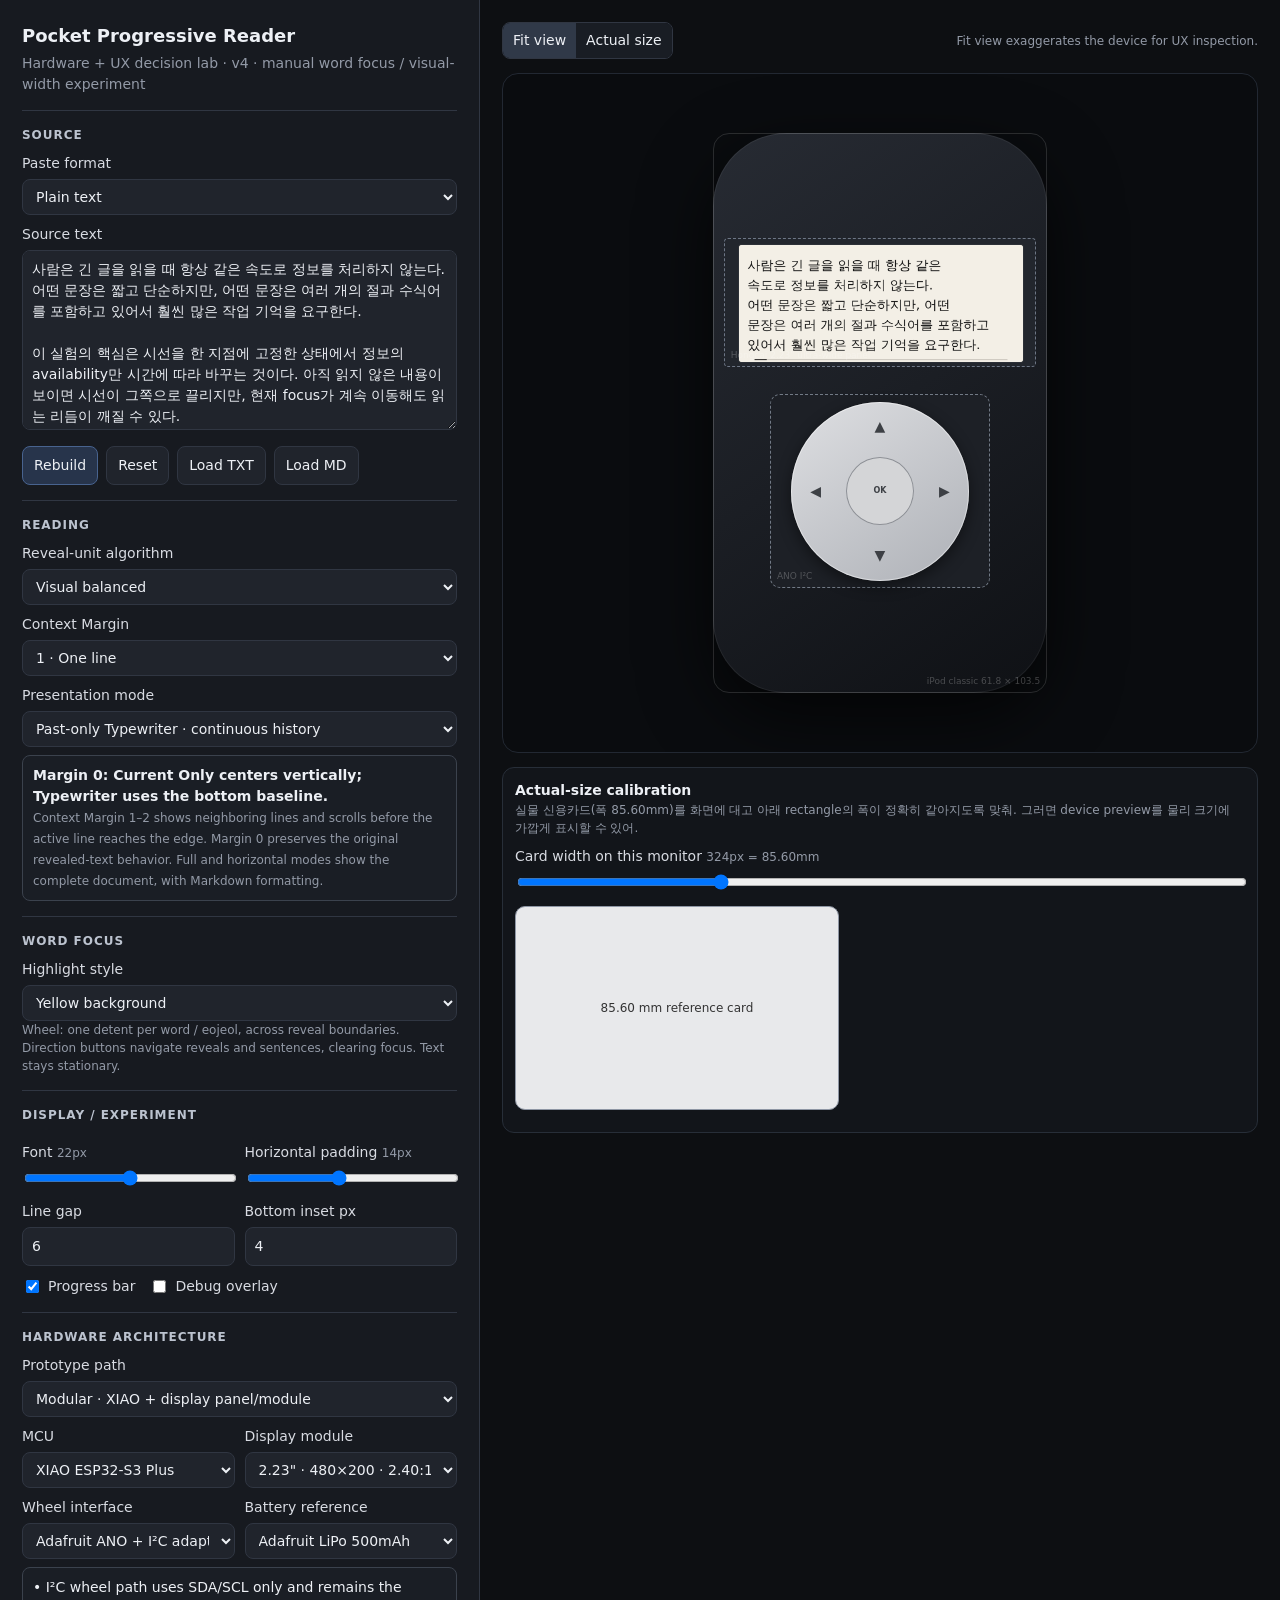
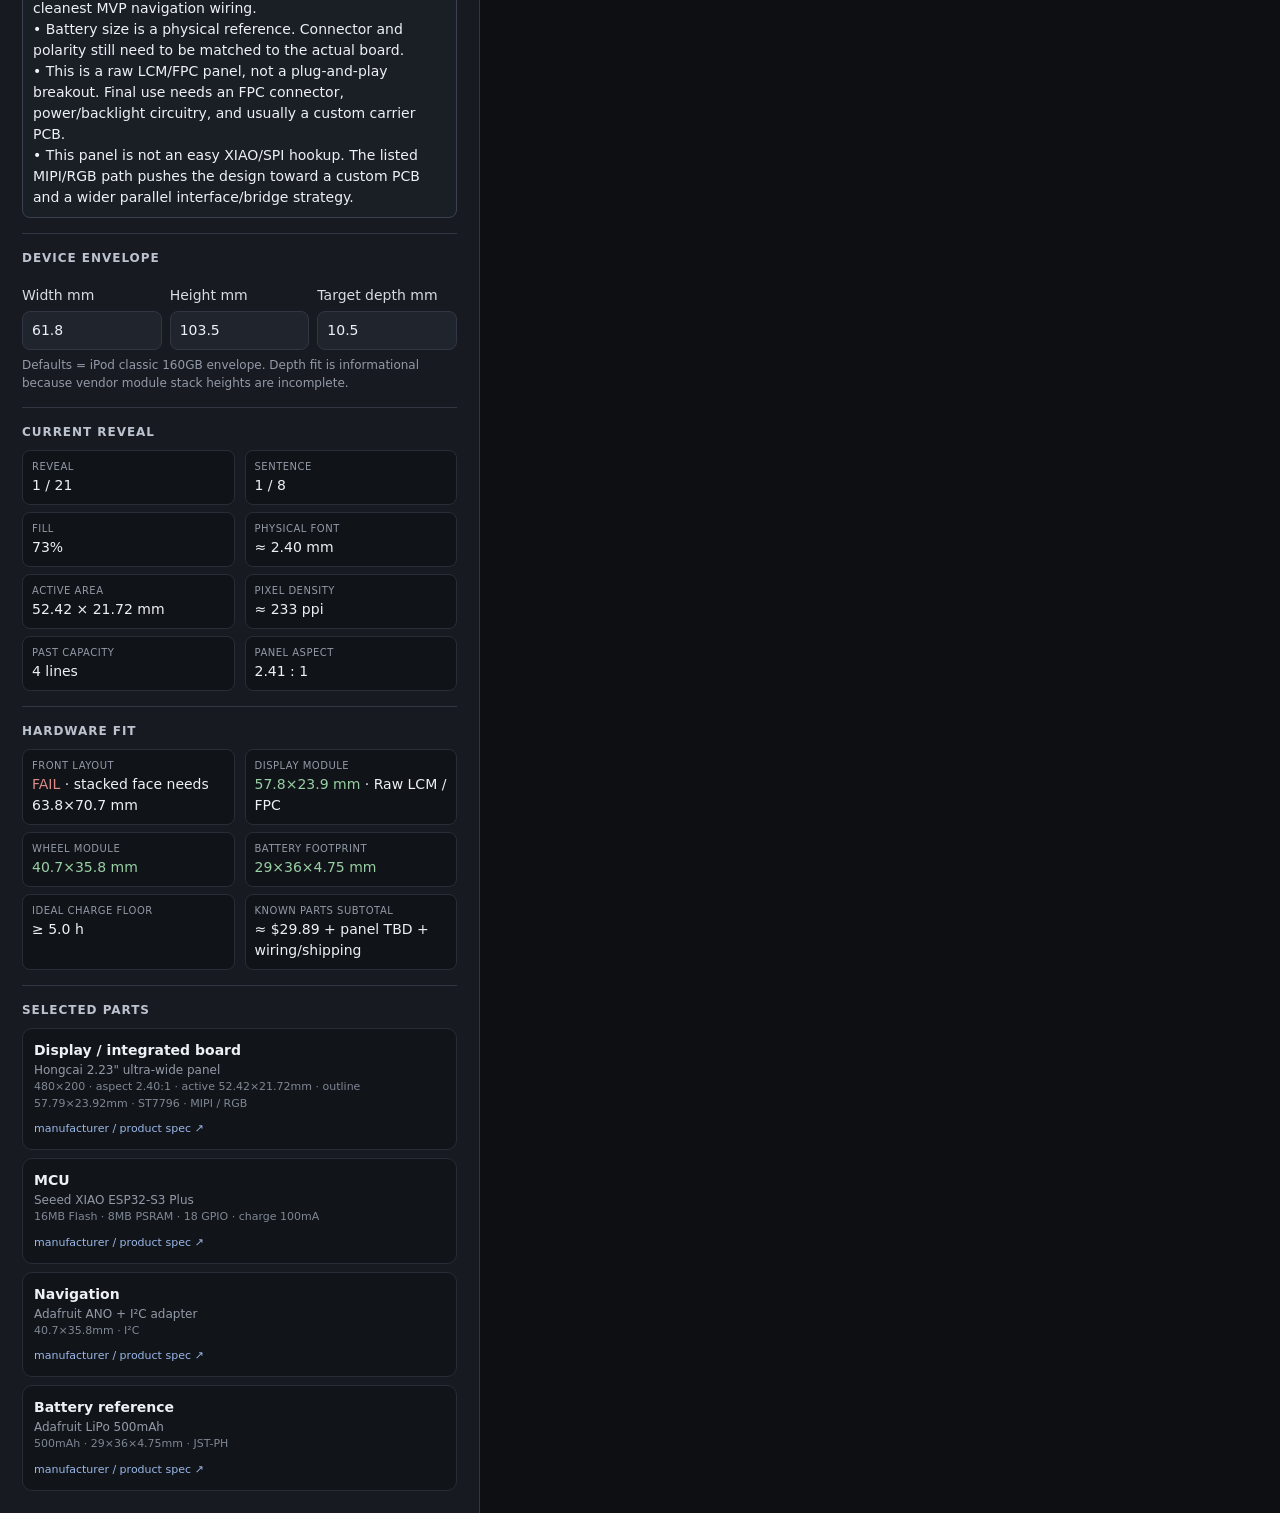
==== commit 8c5db7cc: "Add symmetric context scroll margins and responsive rotary focus" ====
--- a/pocket_progressive_reader_hardware_lab_v4.html
+++ b/pocket_progressive_reader_hardware_lab_v4.html
@@ -6,9 +6,23 @@
 <title>Pocket Progressive Reader — Hardware + UX Lab v4</title>
 <style>
 :root{--bg:#0d0f12;--panel:#171a20;--panel2:#20242c;--panel3:#111419;--text:#edf0f5;--muted:#939aa7;--line:#303642;--good:#98cfa3;--warn:#e4bd7a;--bad:#dc8b8b;--screen:#f3efe6;--ink:#171717;--past:#77736d}*{box-sizing:border-box}body{margin:0;min-height:100vh;background:var(--bg);color:var(--text);font:14px/1.5 Inter,ui-sans-serif,system-ui,-apple-system,BlinkMacSystemFont,"Apple SD Gothic Neo","Noto Sans KR","Segoe UI",sans-serif}button,select,input,textarea{font:inherit}.app{display:grid;grid-template-columns:minmax(360px,480px) minmax(540px,1fr);min-height:100vh}.lab{padding:22px;border-right:1px solid var(--line);background:var(--panel);overflow:auto}.stage{min-width:0;display:flex;flex-direction:column;align-items:center;padding:22px;overflow:auto;gap:14px}h1{margin:0 0 4px;font-size:18px}.sub{color:var(--muted);margin-bottom:14px}.section{border-top:1px solid var(--line);padding-top:15px;margin-top:15px}.section h2{margin:0 0 9px;font-size:12px;letter-spacing:.08em;text-transform:uppercase;color:#bcc3cf}label{display:block;margin:9px 0 5px;color:#d8dbe2}select,input[type=number],textarea,input[type=text]{width:100%;background:var(--panel2);color:var(--text);border:1px solid var(--line);border-radius:8px;padding:8px 9px}input[type=range]{width:100%}textarea{height:180px;min-height:180px;overflow-y:auto;resize:vertical}.row{display:grid;grid-template-columns:1fr 1fr;gap:10px}.row3{display:grid;grid-template-columns:1fr 1fr 1fr;gap:8px}.toolbar{display:flex;gap:8px;flex-wrap:wrap;margin-top:10px}button{border:1px solid var(--line);color:var(--text);background:var(--panel2);border-radius:8px;padding:8px 11px;cursor:pointer}button:hover{border-color:#586577}button.primary{background:#27344b;border-color:#48638f}.mini{font-size:12px;color:var(--muted)}.tiny{font-size:11px;color:#7f8794}.checks{display:flex;flex-wrap:wrap;gap:8px 14px}.checks label{margin:0;display:flex;align-items:center;gap:6px}.card{background:var(--panel3);border:1px solid #272d37;border-radius:10px;padding:11px;margin-top:8px}.stats{display:grid;grid-template-columns:1fr 1fr;gap:7px 10px}.stat{padding:8px 9px;background:#101318;border:1px solid #282e37;border-radius:8px}.stat .k{font-size:10px;text-transform:uppercase;letter-spacing:.05em;color:var(--muted)}.stat .v{margin-top:1px;font-variant-numeric:tabular-nums}.good{color:var(--good)}.warn{color:var(--warn)}.bad{color:var(--bad)}.hidden{display:none!important}.stagebar{width:min(980px,100%);display:flex;justify-content:space-between;align-items:center;gap:12px;flex-wrap:wrap}.segmented{display:flex;border:1px solid var(--line);border-radius:8px;overflow:hidden}.segmented button{border:0;border-radius:0;background:#191d24;padding:7px 10px}.segmented button.active{background:#303948}.device-wrap{width:min(980px,100%);min-height:680px;display:flex;align-items:center;justify-content:center;overflow:auto;background:#0a0c0f;border:1px solid #222832;border-radius:16px;padding:24px;position:relative}.device{position:relative;background:linear-gradient(145deg,#272b33,#0f1115);box-shadow:0 24px 70px #000a,inset 0 0 0 1px #ffffff0f;border-radius:18px;flex:none}.module{position:absolute;border:1px dashed #6d7685;border-radius:4px;background:#22262d}.active-display{position:absolute;background:#050607;border-radius:3px;display:flex;align-items:center;justify-content:center;overflow:hidden;box-shadow:0 0 0 1px #ffffff0c}canvas.reader{display:block;background:var(--screen);width:100%;height:100%}.wheel-module{position:absolute;border:1px dashed #727a86;border-radius:10px;background:#1d2026;display:flex;align-items:center;justify-content:center}.wheel{width:82%;aspect-ratio:1;border-radius:50%;background:linear-gradient(145deg,#dedfe2,#aeb1b7);box-shadow:0 5px 15px #0007,inset 0 0 0 1px #fff7;position:relative;color:#333}.wheel:after{content:"";position:absolute;inset:31%;border-radius:50%;background:#d4d5d7;box-shadow:inset 0 0 0 1px #8d9096}.dir,.center{position:absolute;z-index:2;border:0;background:transparent;color:#3d4045;font-weight:800;padding:0;border-radius:50%}.dir{width:24%;height:24%}.dir.up{top:2%;left:38%}.dir.down{bottom:2%;left:38%}.dir.left{left:2%;top:38%}.dir.right{right:2%;top:38%}.center{left:34%;top:34%;width:32%;height:32%;z-index:3;font-size:8px}.wheel-hit{position:absolute;inset:0;border-radius:50%;z-index:1}.ipod-outline{position:absolute;border:1px solid #ffffff22;border-radius:16px;pointer-events:none}.ipod-label{position:absolute;right:6px;bottom:4px;font-size:9px;color:#ffffff3d}.devlabel{position:absolute;left:6px;bottom:4px;font-size:9px;color:#ffffff3d}.calibration{width:min(980px,100%);background:#12151a;border:1px solid #272e38;border-radius:12px;padding:12px}.card-ref-wrap{overflow:auto;padding:10px 0}.card-ref{border:1px solid #8e96a4;border-radius:10px;background:#e8e9eb;color:#333;display:flex;align-items:center;justify-content:center;white-space:nowrap;font-size:12px}.source-link{font-size:11px;color:#9ab8e8;text-decoration:none}.source-link:hover{text-decoration:underline}.note{padding:9px 10px;border:1px solid #3b424d;background:#1a1e25;border-radius:8px;margin-top:8px}@media(max-width:1020px){.app{grid-template-columns:1fr}.lab{border-right:0;border-bottom:1px solid var(--line)}}@media(max-width:620px){textarea{resize:none}.app{min-width:0}.lab{min-width:0}.row,.row3,.stats{grid-template-columns:1fr}.device-wrap{min-height:560px;padding:12px}}
-#reader-document{box-sizing:border-box;width:100%;height:100%;overflow:auto;padding:var(--padding,14px);font-family:-apple-system,BlinkMacSystemFont,sans-serif;font-size:var(--font-size,26px);line-height:calc(1em + var(--line-gap,6px));overscroll-behavior:contain;-webkit-overflow-scrolling:touch}#reader-document.plain{white-space:pre-wrap}#richScreen p{margin:.45em 0}#richScreen h1,#richScreen h2,#richScreen h3,#richScreen h4,#richScreen h5,#richScreen h6{line-height:1.25;margin:.5em 0}#richScreen h1{font-size:1.55em}#richScreen h2{font-size:1.35em}#richScreen h3{font-size:1.15em}#richScreen h4,#richScreen h5,#richScreen h6{font-size:1em}#richScreen ul,#richScreen ol{padding-left:1.4em;margin:.5em 0}#richScreen blockquote{border-left:3px solid #91998a;padding-left:.7em;margin:.5em 0}#richScreen pre{white-space:pre-wrap;overflow-wrap:anywhere;background:#dee2d6;padding:.4em;border-radius:3px}#richScreen code{font-family:ui-monospace,monospace;font-size:.85em;background:#dee2d6}#richScreen table{border-collapse:collapse;max-width:100%;font-size:.9em}#richScreen td,#richScreen th{border:1px solid #939d88;padding:.2em .35em}#richScreen a{color:#27565b;text-decoration:underline}#richScreen img{max-width:100%;height:auto}#richScreen button{font:inherit;font-size:.7em;margin:.2em;border:1px solid #999;background:#eef0e7;border-radius:3px}#richScreen .image-placeholder{display:inline-block}#reader-document.horizontal{white-space:nowrap;overflow-y:hidden;display:block;line-height:calc(1em + var(--line-gap,6px))}#richScreen .horizontal p,#richScreen .horizontal div,#richScreen .horizontal h1,#richScreen .horizontal h2,#richScreen .horizontal h3,#richScreen .horizontal h4,#richScreen .horizontal h5,#richScreen .horizontal h6,#richScreen .horizontal ul,#richScreen .horizontal ol,#richScreen .horizontal li,#richScreen .horizontal blockquote,#richScreen .horizontal pre,#richScreen .horizontal table,#richScreen .horizontal tbody,#richScreen .horizontal thead,#richScreen .horizontal tr,#richScreen .horizontal th,#richScreen .horizontal td{display:inline;white-space:nowrap;font-size:1em;line-height:inherit;margin:0;padding:0;border:0}#richScreen .horizontal p:after,#richScreen .horizontal li:after,#richScreen .horizontal blockquote:after,#richScreen .horizontal pre:after,#richScreen .horizontal tr:after,#richScreen .horizontal td:after,#richScreen .horizontal th:after{content:' · ';color:#59604f}#richScreen .horizontal br{display:none}#richScreen .horizontal img{max-height:2em;max-width:5em;vertical-align:middle}#richScreen .horizontal hr{display:inline}#richScreen .horizontal hr:after{content:' — '}#richScreen [data-token]{border-radius:2px}#richScreen [data-focus-style=yellow] .focused{background:#f2d75f}#richScreen [data-focus-style=color] .focused{color:#b33f24}#richScreen [data-focus-style=underline] .focused{text-decoration:underline;text-decoration-thickness:2px;text-underline-offset:3px}#richScreen [data-focus-style=highContrast] .focused{-webkit-text-stroke:.45px currentColor;text-shadow:0 0 .2px currentColor}#richScreen [data-focus-style=dimOthers].has-focus [data-token]{opacity:.35}#richScreen [data-focus-style=dimOthers].has-focus .focused{opacity:1}#reader-document.horizontal.plain{white-space:nowrap}
+#reader-document{box-sizing:border-box;width:100%;height:100%;overflow:auto;padding:var(--padding,14px);font-family:-apple-system,BlinkMacSystemFont,sans-serif;font-size:var(--font-size,26px);line-height:calc(1em + var(--line-gap,6px));overscroll-behavior:contain;-webkit-overflow-scrolling:touch}#reader-document.plain{white-space:pre-wrap}#richScreen p{margin:.45em 0}#richScreen h1,#richScreen h2,#richScreen h3,#richScreen h4,#richScreen h5,#richScreen h6{line-height:1.25;margin:.5em 0}#richScreen h1{font-size:1.55em}#richScreen h2{font-size:1.35em}#richScreen h3{font-size:1.15em}#richScreen h4,#richScreen h5,#richScreen h6{font-size:1em}#richScreen ul,#richScreen ol{padding-left:1.4em;margin:.5em 0}#richScreen blockquote{border-left:3px solid #91998a;padding-left:.7em;margin:.5em 0}#richScreen pre{white-space:pre-wrap;overflow-wrap:anywhere;background:#dee2d6;padding:.4em;border-radius:3px}#richScreen code{font-family:ui-monospace,monospace;font-size:.85em;background:#dee2d6}#richScreen table{border-collapse:collapse;max-width:100%;font-size:.9em}#richScreen td,#richScreen th{border:1px solid #939d88;padding:.2em .35em}#richScreen a{color:#27565b;text-decoration:underline}#richScreen img{max-width:100%;height:auto}#richScreen button{font:inherit;font-size:.7em;margin:.2em;border:1px solid #999;background:#eef0e7;border-radius:3px}#richScreen .image-placeholder{display:inline-block}#reader-document.horizontal{white-space:nowrap;overflow-y:hidden;display:block;line-height:calc(1em + var(--line-gap,6px))}#richScreen .horizontal p,#richScreen .horizontal div,#richScreen .horizontal h1,#richScreen .horizontal h2,#richScreen .horizontal h3,#richScreen .horizontal h4,#richScreen .horizontal h5,#richScreen .horizontal h6,#richScreen .horizontal ul,#richScreen .horizontal ol,#richScreen .horizontal li,#richScreen .horizontal blockquote,#richScreen .horizontal pre,#richScreen .horizontal table,#richScreen .horizontal tbody,#richScreen .horizontal thead,#richScreen .horizontal tr,#richScreen .horizontal th,#richScreen .horizontal td{display:inline;white-space:nowrap;font-size:1em;line-height:inherit;margin:0;padding:0;border:0}#richScreen .horizontal p:after,#richScreen .horizontal li:after,#richScreen .horizontal blockquote:after,#richScreen .horizontal pre:after,#richScreen .horizontal tr:after,#richScreen .horizontal td:after,#richScreen .horizontal th:after{content:' · ';color:#59604f}#richScreen .horizontal br{display:none}#richScreen .horizontal img{max-height:2em;max-width:5em;vertical-align:middle}#richScreen .horizontal hr{display:inline}#richScreen .horizontal hr:after{content:' — '}#richScreen [data-token]{border-radius:2px}#richScreen [data-focus-style=yellow] .focused{background:#f2d75f}#richScreen [data-focus-style=color] .focused{color:#b33f24}#richScreen [data-focus-style=underline] .focused{text-decoration:underline;text-decoration-thickness:2px;text-underline-offset:3px}#richScreen [data-focus-style=highContrast] .focused{background:#000;color:#fff}#richScreen [data-focus-style=dimOthers].has-focus [data-token]{opacity:.35}#richScreen [data-focus-style=dimOthers].has-focus .focused{opacity:1}#reader-document.horizontal.plain{white-space:nowrap}
 
 #richScreen{position:absolute;inset:0;background:var(--screen);color:#171717;overflow:hidden}#richScreen[hidden]{display:none}#reader-document{transform-origin:top left}
+
+/* End spacers let even the first/last token snap to the viewport center. */
+#reader-document.horizontal::before,#reader-document.horizontal::after{content:"";display:inline-block;width:50%;height:1px}
+#reader-document.horizontal.has-focus{overflow-x:hidden}
+
+/* Center the single rail vertically without changing its text metrics. */
+#reader-document.horizontal{display:flex;align-items:center}
+#reader-document.horizontal::before,#reader-document.horizontal::after{flex:0 0 50%}
+#reader-document.horizontal .rail-strip{display:block;flex:none;white-space:nowrap;line-height:inherit}
+
+#reader-document{-webkit-text-size-adjust:100%;text-size-adjust:100%}
+
+#richScreen [data-focus-style=yellow] .focused{box-shadow:3px 0 #f2d75f,-3px 0 #f2d75f}
+#richScreen [data-focus-style=highContrast] .focused{box-shadow:3px 0 #000,-3px 0 #000}
 </style></head><body>
 <div class="app"><aside class="lab">
 <h1>Pocket Progressive Reader</h1><div class="sub">Hardware + UX decision lab · v4 · manual word focus / visual-width experiment</div>
@@ -19,7 +33,7 @@
 그래서 페이지 전체를 보여주는 대신 한 줄에 들어가는 reveal unit을 만든다. 각 unit은 비슷한 visual width를 갖되 의미 경계와 문장 부호를 가능한 한 보존한다.
 
 This prototype also contains English text so line width and word-length behavior can be compared across languages. Hardware geometry should change the reading model exactly as a real display would.</textarea><div class="toolbar"><button class="primary" id="rebuild">Rebuild</button><button id="reset">Reset</button><button id="loadBtn">Load TXT</button><button id="loadMdBtn">Load MD</button><input id="file" type="file" accept=".txt,text/plain" hidden><input id="mdFile" type="file" accept=".md,.markdown,text/markdown,text/plain" hidden><div id="sourceStatus" class="mini" role="status"></div></div></div>
-<div class="section"><h2>Reading</h2><label>Reveal-unit algorithm</label><select id="algorithm"><option value="balanced" selected>Visual balanced</option><option value="greedy">Visual greedy</option><option value="eojeol">3–5 eojeol baseline</option><option value="full">Full · whole document</option></select><label>Presentation mode</label><select id="presentation"><option value="past" selected>Past-only Typewriter · continuous history</option><option value="horizontal">Single line · horizontal scroll</option><option value="current">Current Only · no history</option></select><div class="note"><b>Current Only centers vertically; Typewriter fixes the current line near the bottom.</b><br><span class="mini">Progressive modes show revealed text only. Full and horizontal modes show the complete document, with Markdown formatting.</span></div></div><div class="section"><h2>Word Focus</h2><label for="focusStyle">Highlight style</label><select id="focusStyle"><option value="yellow">Yellow background</option><option value="color">Text color</option><option value="underline">Underline</option><option value="dim">Dim others</option><option value="bold">Bold / high contrast</option></select><div class="mini">Wheel: one detent per word / eojeol, across reveal boundaries. Direction buttons navigate reveals and sentences, clearing focus. Text stays stationary.</div></div><div class="section"><h2>Display / experiment</h2><div class="row"><div><label>Font <span id="fontOut" class="mini"></span></label><input id="fontSize" type="range" min="10" max="34" value="22"></div><div><label>Horizontal padding <span id="padOut" class="mini"></span></label><input id="padding" type="range" min="2" max="30" value="14"></div></div><div class="row"><div><label>Line gap</label><input id="lineGap" type="number" min="0" max="18" value="6"></div><div><label>Bottom inset px</label><input id="bottomInset" type="number" min="0" max="30" value="4"></div></div><div class="checks" style="margin-top:10px"><label><input id="progress" type="checkbox" checked> Progress bar</label><label><input id="debug" type="checkbox"> Debug overlay</label></div></div>
+<div class="section"><h2>Reading</h2><label>Reveal-unit algorithm</label><select id="algorithm"><option value="balanced" selected>Visual balanced</option><option value="greedy">Visual greedy</option><option value="eojeol">3–5 eojeol baseline</option><option value="full">Full · whole document</option></select><label for="scrollMargin">Context Margin</label><select id="scrollMargin"><option value="0">0 · No margin</option><option value="1" selected>1 · One line</option><option value="2">2 · Two lines</option></select><label>Presentation mode</label><select id="presentation"><option value="past" selected>Past-only Typewriter · continuous history</option><option value="horizontal">Single line · horizontal scroll</option><option value="current">Current Only · no history</option></select><div class="note"><b>Margin 0: Current Only centers vertically; Typewriter uses the bottom baseline.</b><br><span class="mini">Context Margin 1–2 shows neighboring lines and scrolls before the active line reaches the edge. Margin 0 preserves the original revealed-text behavior. Full and horizontal modes show the complete document, with Markdown formatting.</span></div></div><div class="section"><h2>Word Focus</h2><label for="focusStyle">Highlight style</label><select id="focusStyle"><option value="yellow">Yellow background</option><option value="color">Text color</option><option value="underline">Underline</option><option value="dim">Dim others</option><option value="bold">Black background / white text</option></select><div class="mini">Wheel: one detent per word / eojeol, across reveal boundaries. Direction buttons navigate reveals and sentences, clearing focus. Text stays stationary.</div></div><div class="section"><h2>Display / experiment</h2><div class="row"><div><label>Font <span id="fontOut" class="mini"></span></label><input id="fontSize" type="range" min="10" max="34" value="22"></div><div><label>Horizontal padding <span id="padOut" class="mini"></span></label><input id="padding" type="range" min="2" max="30" value="14"></div></div><div class="row"><div><label>Line gap</label><input id="lineGap" type="number" min="0" max="18" value="6"></div><div><label>Bottom inset px</label><input id="bottomInset" type="number" min="0" max="30" value="4"></div></div><div class="checks" style="margin-top:10px"><label><input id="progress" type="checkbox" checked> Progress bar</label><label><input id="debug" type="checkbox"> Debug overlay</label></div></div>
 <div class="section"><h2>Hardware architecture</h2><label>Prototype path</label><select id="architecture"><option value="modular" selected>Modular · XIAO + display panel/module</option><option value="integrated">Fast-track · LILYGO T-Display-S3</option></select><div id="modularControls"><div class="row"><div><label>MCU</label><select id="mcu"><option value="xiaoPlus" selected>XIAO ESP32-S3 Plus</option><option value="xiao">XIAO ESP32-S3</option></select></div><div><label>Display module</label><select id="display"></select></div></div></div><div id="integratedInfo" class="note hidden"></div><div class="row"><div><label>Wheel interface</label><select id="wheel"></select></div><div><label>Battery reference</label><select id="battery"></select></div></div><div id="compat" class="note"></div></div>
 <div class="section"><h2>Device envelope</h2><div class="row3"><div><label>Width mm</label><input id="bodyW" type="number" step=".1" value="61.8"></div><div><label>Height mm</label><input id="bodyH" type="number" step=".1" value="103.5"></div><div><label>Target depth mm</label><input id="bodyD" type="number" step=".1" value="10.5"></div></div><div class="mini" style="margin-top:6px">Defaults = iPod classic 160GB envelope. Depth fit is informational because vendor module stack heights are incomplete.</div></div>
 <div class="section"><h2>Current reveal</h2><div class="stats"><div class="stat"><div class="k">Reveal</div><div class="v" id="sReveal">—</div></div><div class="stat"><div class="k">Sentence</div><div class="v" id="sSentence">—</div></div><div class="stat"><div class="k">Fill</div><div class="v" id="sFill">—</div></div><div class="stat"><div class="k">Physical font</div><div class="v" id="sFontMm">—</div></div><div class="stat"><div class="k">Active area</div><div class="v" id="sActive">—</div></div><div class="stat"><div class="k">Pixel density</div><div class="v" id="sPpi">—</div></div><div class="stat"><div class="k">Past capacity</div><div class="v" id="sPastSlots">—</div></div><div class="stat"><div class="k">Panel aspect</div><div class="v" id="sAspect">—</div></div></div></div>
@@ -42,7 +56,7 @@
 const WHEEL_PRESETS={i2c:{name:'Adafruit ANO + I²C adapter',size:[40.7,35.8],depth:4.8,gpio:2,price:13.95,url:'https://www.adafruit.com/product/5740'},direct:{name:'Adafruit ANO direct breakout',size:[38,35.6],depth:1.6,gpio:7,price:10.95,url:'https://www.adafruit.com/product/5221'}};
 const BATTERY_PRESETS={b500:{name:'Adafruit LiPo 500mAh',cap:500,size:[29,36,4.75],price:7.95,connector:'JST-PH',url:'https://www.adafruit.com/product/1578'},b1200:{name:'Adafruit LiPo 1200mAh',cap:1200,size:[34,62,5],price:9.95,connector:'JST-PH',url:'https://www.adafruit.com/product/258'},none:{name:'No battery / USB only',cap:0,size:[0,0,0],price:0,connector:'—',url:''}};
 const TDISPLAY={name:'LILYGO T-Display-S3 (non-touch)',board:[60.8,25.5],resolution:[320,170],active:[42.72,22.70],flash:16,psram:8,charge:500,price:9.04,url:'https://lilygo.cc/products/t-display-s3'};
-const $=id=>document.getElementById(id),ui={};['source','rebuild','reset','loadBtn','file','loadMdBtn','mdFile','sourceFormat','sourceStatus','focusStyle','algorithm','presentation','fontSize','fontOut','padding','padOut','lineGap','bottomInset','progress','debug','architecture','modularControls','integratedInfo','mcu','display','wheel','battery','compat','bodyW','bodyH','bodyD','sReveal','sSentence','sFill','sFontMm','sActive','sPpi','sPastSlots','sAspect','fitFront','fitDisplay','fitWheel','fitBattery','chargeTime','subtotal','parts','zoomBtn','actualBtn','viewHint','deviceWrap','device','ipodOutline','displayModule','activeDisplay','richScreen','screen','displayLabel','wheelModule','wheelHit','wheelLabel','calibration','calPx','calOut','cardRef'].forEach(id=>ui[id]=$(id));const ctx=ui.screen.getContext('2d');const state={sentences:[],units:[],index:0,sentenceStarts:[],sentenceEnds:[],view:'fit',wheelAccum:0,focusedToken:null,viewportEnd:0};
+const $=id=>document.getElementById(id),ui={};['source','rebuild','reset','loadBtn','file','loadMdBtn','mdFile','sourceFormat','sourceStatus','focusStyle','algorithm','presentation','scrollMargin','fontSize','fontOut','padding','padOut','lineGap','bottomInset','progress','debug','architecture','modularControls','integratedInfo','mcu','display','wheel','battery','compat','bodyW','bodyH','bodyD','sReveal','sSentence','sFill','sFontMm','sActive','sPpi','sPastSlots','sAspect','fitFront','fitDisplay','fitWheel','fitBattery','chargeTime','subtotal','parts','zoomBtn','actualBtn','viewHint','deviceWrap','device','ipodOutline','displayModule','activeDisplay','richScreen','screen','displayLabel','wheelModule','wheelHit','wheelLabel','calibration','calPx','calOut','cardRef'].forEach(id=>ui[id]=$(id));const ctx=ui.screen.getContext('2d');const state={sentences:[],units:[],index:0,sentenceStarts:[],sentenceEnds:[],view:'fit',wheelAccum:0,focusedToken:null,viewportEnd:0};
 for(const[k,v]of Object.entries(DISPLAY_PRESETS)){const o=document.createElement('option');o.value=k;const ratio=(v.resolution[0]/v.resolution[1]).toFixed(2);o.textContent=`${v.diagonal}" · ${v.resolution[0]}×${v.resolution[1]} · ${ratio}:1 · ${v.name}`;if(k==='hc223')o.selected=true;ui.display.appendChild(o)}for(const[k,v]of Object.entries(WHEEL_PRESETS)){const o=document.createElement('option');o.value=k;o.textContent=v.name;if(k==='i2c')o.selected=true;ui.wheel.appendChild(o)}for(const[k,v]of Object.entries(BATTERY_PRESETS)){const o=document.createElement('option');o.value=k;o.textContent=v.name;if(k==='b500')o.selected=true;ui.battery.appendChild(o)}
 function hw(){const integrated=ui.architecture.value==='integrated',wheel=WHEEL_PRESETS[ui.wheel.value],battery=BATTERY_PRESETS[ui.battery.value];if(integrated)return{integrated,display:{name:'Integrated 1.9" ST7789V',resolution:TDISPLAY.resolution,active:TDISPLAY.active,module:TDISPLAY.board,driver:'ST7789V',iface:'integrated',kind:'Integrated dev board',price:TDISPLAY.price,url:TDISPLAY.url},mcu:{name:'Integrated ESP32-S3R8',size:TDISPLAY.board,flash:16,psram:8,gpio:13,charge:TDISPLAY.charge,price:0,url:TDISPLAY.url},wheel,battery};const d=DISPLAY_PRESETS[ui.display.value],m=MCU_PRESETS[ui.mcu.value];return{integrated,display:{...d},mcu:m,wheel,battery}}
 // INPUT / NORMALIZATION: no renderer, network fetch, or application size cap.
@@ -181,51 +195,65 @@
     documentWord+=tokens.length;state.sentenceEnds[si]=state.units.length-1;
   }
   state.index=0;if(keep&&state.units.length){for(let i=0;i<state.units.length&&state.units[i].documentWordStart<=old;i++)state.index=i}
-  state.viewportEnd=state.index;renderAll();
+  state.viewportEnd=state.index;updateViewport(true);renderAll();
 }
 const current=()=>state.units[state.index];
-function move(d){const oldFocus=state.focusedToken;clearFocus();if(!state.units.length)return;if(wholeDocumentMode()){state.documentCursor=state.scrollToken=Math.max(0,Math.min(current().tokens.length-1,(oldFocus??state.documentCursor??0)+Math.sign(d)));render();return}state.index=Math.max(0,Math.min(state.units.length-1,state.index+d));state.viewportEnd=state.index;render()}
-function sentenceMove(d){const oldFocus=state.focusedToken;clearFocus();if(!state.units.length)return;if(wholeDocumentMode()){const at=oldFocus??state.documentCursor??0;const starts=[0];let cursor=0;for(const sentence of state.sentences){cursor+=tokenize(sentence).length;starts.push(cursor)}let sentence=0;for(let i=0;i<starts.length-1;i++)if(starts[i]<=at)sentence=i;state.documentCursor=state.scrollToken=starts[Math.max(0,Math.min(state.sentences.length-1,sentence+d))];render();return}const t=Math.max(0,Math.min(state.sentences.length-1,current().sentenceIndex+d));state.index=state.sentenceStarts[t];state.viewportEnd=state.index;render()}
+function move(d){const oldFocus=state.focusedToken;clearFocus();if(!state.units.length)return;if(wholeDocumentMode()){state.documentCursor=state.scrollToken=Math.max(0,Math.min(current().tokens.length-1,(oldFocus??state.documentCursor??0)+Math.sign(d)));render();return}state.index=Math.max(0,Math.min(state.units.length-1,state.index+d));if(requestedMargin()>0)updateViewport();else state.viewportEnd=state.index;render()}
+function sentenceMove(d){const oldFocus=state.focusedToken;clearFocus();if(!state.units.length)return;if(wholeDocumentMode()){const at=oldFocus??state.documentCursor??0;const starts=[0];let cursor=0;for(const sentence of state.sentences){cursor+=tokenize(sentence).length;starts.push(cursor)}let sentence=0;for(let i=0;i<starts.length-1;i++)if(starts[i]<=at)sentence=i;state.documentCursor=state.scrollToken=starts[Math.max(0,Math.min(state.sentences.length-1,sentence+d))];render();return}const t=Math.max(0,Math.min(state.sentences.length-1,current().sentenceIndex+d));state.index=state.sentenceStarts[t];if(requestedMargin()>0)updateViewport();else state.viewportEnd=state.index;render()}
 function focusMove(direction){
   if(!current())return;const d=direction>0?1:-1;
   if(state.focusedToken===null)state.focusedToken=wholeDocumentMode()?Math.min(current().tokens.length-1,state.documentCursor??0):(d>0?0:current().tokens.length-1);
   else if(state.focusedToken+d>=0&&state.focusedToken+d<current().tokens.length)state.focusedToken+=d;
   else if(state.index+d>=0&&state.index+d<state.units.length){state.index+=d;state.focusedToken=d>0?0:current().tokens.length-1}
   if(wholeDocumentMode())state.documentCursor=state.focusedToken;
-  const end=state.viewportEnd??state.index;const slots=pastCapacity();if(state.index>end)state.viewportEnd=state.index;else if(state.index<Math.max(0,end-slots))state.viewportEnd=Math.min(state.units.length-1,state.index+slots);
+  updateViewport();
   render();
 }
-function wheelDelta(delta){state.wheelAccum+=delta;const detent=50;while(Math.abs(state.wheelAccum)>=detent){const direction=state.wheelAccum>0?1:-1;state.wheelAccum-=direction*detent;focusMove(direction)}}
-function reset(){state.documentCursor=0;state.scrollToken=0;state.index=0;state.viewportEnd=0;clearFocus();render()}
+function wheelDelta(delta){if(delta*state.wheelAccum<0)state.wheelAccum=0;state.wheelAccum+=delta;const detent=50;while(Math.abs(state.wheelAccum)>=detent){const direction=state.wheelAccum>0?1:-1;state.wheelAccum-=direction*detent;focusMove(direction)}}
+function reset(){state.documentCursor=0;state.scrollToken=0;state.index=0;state.viewportEnd=0;clearFocus();updateViewport(true);render()}
 // PRESENTATION: shared fixed baseline; progress reserves space even while hidden.
 function lh(){const s=styleState();return s.fontSize*1.28+s.lineGap}
-function focusY(){const h=hw().display.resolution[1];if(ui.presentation.value==='current')return h/2;const half=styleState().fontSize*.7;return Math.max(half,Math.min(h-half,h-8-Math.max(0,+ui.bottomInset.value||0)-half))}
-function pastCapacity(){return ui.presentation.value==='current'?0:Math.max(0,Math.floor((focusY()-styleState().fontSize*.7)/lh()))}
+function focusY(){const h=hw().display.resolution[1];if(ui.presentation.value==='current'&&requestedMargin()===0)return h/2;const half=styleState().fontSize*.7;return Math.max(half,Math.min(h-half,h-8-Math.max(0,+ui.bottomInset.value||0)-half))}
+function pastCapacity(){return ui.presentation.value==='current'&&requestedMargin()===0?0:Math.max(0,Math.floor((focusY()-styleState().fontSize*.7)/lh()))}
+function requestedMargin(){return Math.max(0,Math.min(2,+ui.scrollMargin?.value||0))}
+function contextMargin(){return Math.min(requestedMargin(),Math.floor(pastCapacity()/2))}
+function updateViewport(resetWindow=false){
+  if(!state.units.length||wholeDocumentMode())return;
+  const slots=pastCapacity(),margin=contextMargin(),last=state.units.length-1;
+  if(requestedMargin()===0){const end=state.viewportEnd??state.index;if(state.index>end)state.viewportEnd=state.index;else if(state.index<Math.max(0,end-slots))state.viewportEnd=Math.min(last,state.index+slots);return}
+  let end=Math.min(last,Math.max(Math.min(slots,last),state.viewportEnd??state.index));
+  if(resetWindow)end=Math.min(last,Math.max(Math.min(slots,last),state.index+margin));
+  else {
+    const start=Math.max(0,end-slots),safeStart=start===0?0:start+margin,safeEnd=end===last?last:end-margin;
+    if(state.index>safeEnd)end=Math.min(last,Math.max(Math.min(slots,last),state.index+margin));
+    else if(state.index<safeStart)end=Math.min(last,Math.max(Math.min(slots,last),state.index+slots-margin));
+  }
+  state.viewportEnd=end;
+}
 // Draw the full line at the same origin/font in every style. Clip overlays to a retained
-// token range, preserving shaping, spacing and glyph positions (including bold emphasis).
+// token range, preserving shaping, spacing and glyph positions (including inverse-contrast emphasis).
 function drawUnit(idx,y,opt={}){
   const u=state.units[idx];if(!u)return;const token=idx===state.index&&state.focusedToken!==null?u.tokens[state.focusedToken]:null,style=ui.focusStyle.value;
   ctx.save();ctx.font=fontFor(u.fontSize);ctx.textBaseline='middle';ctx.globalAlpha=opt.alpha??1;ctx.fillStyle=opt.color||'#171717';
-  if(token&&style==='yellow'){ctx.fillStyle='#f5dc62';ctx.fillRect(u.origin+token.x,y-u.fontSize*.62,token.endX-token.x,u.fontSize*1.24);ctx.fillStyle='#171717'}
+  if(token&&['yellow','bold'].includes(style)){ctx.fillStyle=style==='bold'?'#000':'#f5dc62';ctx.fillRect(u.origin+token.x-3,y-u.fontSize*.62,token.endX-token.x+6,u.fontSize*1.24);ctx.fillStyle='#171717'}
   if(token&&style==='dim')ctx.globalAlpha=.28;
   ctx.fillText(u.text,u.origin,y);
   if(token&&style==='underline'){ctx.fillStyle='#171717';ctx.fillRect(u.origin+token.x,y+u.fontSize*.55,token.endX-token.x,Math.max(1,u.fontSize*.06))}
   if(token&&['color','dim','bold'].includes(style)){
-    ctx.save();ctx.beginPath();ctx.rect(u.origin+token.x,y-u.fontSize,token.endX-token.x,u.fontSize*2);ctx.clip();ctx.globalAlpha=1;ctx.fillStyle=style==='color'?'#075b9c':'#171717';
+    ctx.save();ctx.beginPath();ctx.rect(u.origin+token.x,y-u.fontSize,token.endX-token.x,u.fontSize*2);ctx.clip();ctx.globalAlpha=1;ctx.fillStyle=style==='color'?'#075b9c':style==='bold'?'#fff':'#171717';
     ctx.fillText(u.text,u.origin,y);
-    if(style==='bold'){ctx.strokeStyle='#171717';ctx.lineWidth=Math.max(.3,u.fontSize*.035);ctx.strokeText(u.text,u.origin,y)}
     ctx.restore();
   }
   ctx.restore();
 }
-function drawPresentation(){const fy=focusY(),mode=ui.presentation.value;if(mode==='current'){drawUnit(state.index,fy);return}const end=state.viewportEnd??state.index,slots=pastCapacity();for(let idx=end;idx>=Math.max(0,end-slots);idx--)drawUnit(idx,fy-(end-idx)*lh())}
+function drawPresentation(){const fy=focusY(),mode=ui.presentation.value;if(mode==='current'&&requestedMargin()===0){drawUnit(state.index,fy);return}const end=state.viewportEnd??state.index,slots=pastCapacity();for(let idx=end;idx>=Math.max(0,end-slots);idx--)drawUnit(idx,fy-(end-idx)*lh())}
 function drawProgress(){if(!ui.progress.checked||!state.units.length)return;const [w,h]=hw().display.resolution,x=Math.max(6,w*.055),bar=w-x*2;ctx.fillStyle='#d0cbc2';ctx.fillRect(x,h-5,bar,2);ctx.fillStyle='#3e3c39';ctx.fillRect(x,h-5,bar*((state.index+1)/state.units.length),2)}
 function drawDebug(){if(!ui.debug.checked||!current())return;ctx.save();ctx.font='8px ui-monospace,monospace';ctx.textBaseline='top';ctx.fillStyle='#77716a';ctx.fillText(`#${state.index+1}/${state.units.length} · ${Math.round(current().width)}px${current().scaled?' · scaled eojeol':''}`,4,3);ctx.restore()}
 function focusStyleName(){return {dim:'dimOthers',bold:'highContrast'}[ui.focusStyle.value]||ui.focusStyle.value}
 function mountRich(){
   const st=styleState(),horizontal=ui.presentation.value==='horizontal';
-  const key=JSON.stringify([ui.source.value,ui.sourceFormat.value,horizontal,st.fontSize,st.padding,st.lineGap]);
-  if(state.richKey!==key){state.richText=RichReader.mount({source:ui.source.value,format:ui.sourceFormat.value==='markdown'?'markdown':'plain',horizontal,fontSize:st.fontSize,padding:st.padding,lineGap:st.lineGap,focusIndex:null,style:focusStyleName()});state.richKey=key}
+  const key=JSON.stringify([ui.source.value,ui.sourceFormat.value,horizontal,st.fontSize,st.padding,st.lineGap,requestedMargin()]);
+  if(state.richKey!==key){state.richText=RichReader.mount({source:ui.source.value,format:ui.sourceFormat.value==='markdown'?'markdown':'plain',horizontal,fontSize:st.fontSize,padding:st.padding,lineGap:st.lineGap,scrollMarginLines:requestedMargin(),focusIndex:null,style:focusStyleName()});state.richKey=key}
   return state.richText;
 }
 function renderRich(){
@@ -242,5 +270,5 @@
 function updateHardware(){const h=hw(),bodyW=+ui.bodyW.value,bodyH=+ui.bodyH.value,margin=3,gap=5;ui.modularControls.classList.toggle('hidden',h.integrated);ui.integratedInfo.classList.toggle('hidden',!h.integrated);if(h.integrated)ui.integratedInfo.innerHTML=`<b>Integrated fast-track</b><br><span class="mini">ESP32-S3R8 + 16MB Flash + 8MB PSRAM + 1.9" 170×320 TFT + USB-C + battery connector on one board. Good for firmware/interaction proofing, less flexible for final panel geometry.</span>`;const displayW=h.display.module[0],displayH=h.display.module[1],wheelW=h.wheel.size[0],wheelH=h.wheel.size[1],reqW=Math.max(displayW,wheelW)+margin*2,reqH=displayH+gap+wheelH+margin*2,frontOK=reqW<=bodyW&&reqH<=bodyH,dispOK=displayW<=bodyW,wheelOK=wheelW+margin*2<=bodyW,b=h.battery.size,battOK=!h.battery.cap||(Math.min(b[0],b[1])<=Math.min(bodyW,bodyH)&&Math.max(b[0],b[1])<=Math.max(bodyW,bodyH));ui.fitFront.innerHTML=`<span class="${frontOK?'good':'bad'}">${frontOK?'PASS':'FAIL'}</span> · stacked face needs ${reqW.toFixed(1)}×${reqH.toFixed(1)} mm`;ui.fitDisplay.innerHTML=`<span class="${dispOK?'good':'bad'}">${displayW.toFixed(1)}×${displayH.toFixed(1)} mm</span> · ${h.display.kind}`;ui.fitWheel.innerHTML=`<span class="${wheelOK?'good':'bad'}">${wheelW.toFixed(1)}×${wheelH.toFixed(1)} mm</span>`;ui.fitBattery.innerHTML=h.battery.cap?`<span class="${battOK?'good':'bad'}">${b[0]}×${b[1]}×${b[2]} mm</span>`:'—';ui.chargeTime.textContent=chargeFloor(h);const known=[h.display.price,h.mcu.price,h.wheel.price,h.battery.price].filter(v=>Number.isFinite(v));const subtotal=known.reduce((a,b)=>a+b,0);ui.subtotal.textContent=`≈ $${subtotal.toFixed(2)}${Number.isFinite(h.display.price)?'':' + panel TBD'} + wiring/shipping`;let compat=[];if(!h.integrated&&ui.mcu.value==='xiao'&&ui.wheel.value==='direct')compat.push('Basic XIAO + direct ANO is GPIO-starved. Use XIAO S3 Plus or the I²C wheel path.');if(ui.wheel.value==='i2c')compat.push('I²C wheel path uses SDA/SCL only and remains the cleanest MVP navigation wiring.');if(h.battery.cap)compat.push('Battery size is a physical reference. Connector and polarity still need to be matched to the actual board.');if(h.display.module[0]>bodyW)compat.push(`Panel/module is ${(h.display.module[0]-bodyW).toFixed(1)}mm wider than the ${bodyW.toFixed(1)}mm body target.`);if(/Raw|raw/.test(h.display.kind))compat.push('This is a raw LCM/FPC panel, not a plug-and-play breakout. Final use needs an FPC connector, power/backlight circuitry, and usually a custom carrier PCB.');if(/MIPI/.test(h.display.iface)&&!/SPI/.test(h.display.iface))compat.push('This panel is not an easy XIAO/SPI hookup. The listed MIPI/RGB path pushes the design toward a custom PCB and a wider parallel interface/bridge strategy.');else if(/SPI/.test(h.display.iface)&&!h.integrated)compat.push(`${h.display.driver} + ${h.display.iface}: electrically much friendlier for the ESP32-S3 prototype path.`);if(h.integrated)compat.push('T-Display-S3 remains useful as a fast firmware proof, but it does not validate the final ultra-wide panel geometry.');ui.compat.innerHTML=compat.map(x=>`• ${x}`).join('<br>')||'No obvious compatibility warning.';ui.parts.innerHTML=partCard('Display / integrated board',h.display,`<div class="tiny">${h.display.resolution[0]}×${h.display.resolution[1]} · aspect ${(h.display.resolution[0]/h.display.resolution[1]).toFixed(2)}:1 · active ${h.display.active[0]}×${h.display.active[1]}mm · outline ${h.display.module[0]}×${h.display.module[1]}mm · ${h.display.driver} · ${h.display.iface}</div>`)+(!h.integrated?partCard('MCU',h.mcu,`<div class="tiny">${h.mcu.flash}MB Flash · ${h.mcu.psram}MB PSRAM · ${h.mcu.gpio} GPIO · charge ${h.mcu.charge}mA</div>`):'')+partCard('Navigation',h.wheel,`<div class="tiny">${h.wheel.size[0]}×${h.wheel.size[1]}mm · ${h.wheel.gpio===2?'I²C':'7 GPIO direct'}</div>`)+(h.battery.cap?partCard('Battery reference',h.battery,`<div class="tiny">${h.battery.cap}mAh · ${h.battery.size.join('×')}mm · ${h.battery.connector}</div>`):'')}
 function pxPerMm(){return+ui.calPx.value/85.60}function layoutDevice(){const h=hw(),bodyW=+ui.bodyW.value,bodyH=+ui.bodyH.value,fitScale=Math.min(7,560/bodyH,360/bodyW),scale=state.view==='actual'?pxPerMm():fitScale,dw=bodyW*scale,dh=bodyH*scale;ui.device.style.width=`${dw}px`;ui.device.style.height=`${dh}px`;ui.device.style.borderRadius=`${Math.max(8,bodyW*.22*scale)}px`;ui.ipodOutline.style.width=`${61.8*scale}px`;ui.ipodOutline.style.height=`${103.5*scale}px`;ui.ipodOutline.style.left=`${(dw-61.8*scale)/2}px`;ui.ipodOutline.style.top=`${(dh-103.5*scale)/2}px`;const modW=h.display.module[0]*scale,modH=h.display.module[1]*scale,actW=h.display.active[0]*scale,actH=h.display.active[1]*scale,wheelW=h.wheel.size[0]*scale,wheelH=h.wheel.size[1]*scale,gap=5*scale,totalH=modH+gap+wheelH,startY=Math.max(3*scale,(dh-totalH)/2);ui.displayModule.style.width=`${modW}px`;ui.displayModule.style.height=`${modH}px`;ui.displayModule.style.left=`${(dw-modW)/2}px`;ui.displayModule.style.top=`${startY}px`;ui.activeDisplay.style.width=`${actW}px`;ui.activeDisplay.style.height=`${actH}px`;ui.activeDisplay.style.left=`${(modW-actW)/2}px`;ui.activeDisplay.style.top=`${(modH-actH)/2}px`;ui.wheelModule.style.width=`${wheelW}px`;ui.wheelModule.style.height=`${wheelH}px`;ui.wheelModule.style.left=`${(dw-wheelW)/2}px`;ui.wheelModule.style.top=`${startY+modH+gap}px`;ui.displayLabel.textContent=h.integrated?'T-Display-S3 board':h.display.name;ui.wheelLabel.textContent=ui.wheel.value==='i2c'?'ANO I²C':'ANO direct';ui.cardRef.style.width=`${ui.calPx.value}px`;ui.cardRef.style.height=`${(+ui.calPx.value)*(53.98/85.60)}px`;ui.calOut.textContent=`${ui.calPx.value}px = 85.60mm`;ui.viewHint.textContent=state.view==='actual'?`Actual-size mode · calibrated ${pxPerMm().toFixed(2)} CSS px/mm`:'Fit view exaggerates the device for UX inspection.'}
 function renderAll(){updateHardware();layoutDevice();render()}function updateLabels(){ui.fontOut.textContent=`${ui.fontSize.value}px`;ui.padOut.textContent=`${ui.padding.value}px`}function setView(v){state.view=v;ui.zoomBtn.classList.toggle('active',v==='fit');ui.actualBtn.classList.toggle('active',v==='actual');layoutDevice();render()}function centerAction(){} // Reserved for future menu / bookmark actions.
-document.querySelectorAll('[data-action]').forEach(btn=>btn.addEventListener('click',e=>{e.stopPropagation();const a=btn.dataset.action;if(a==='prev')move(-1);else if(a==='next')move(1);else if(a==='prevSentence')sentenceMove(-1);else if(a==='nextSentence')sentenceMove(1);else centerAction()}));ui.wheelHit.addEventListener('wheel',e=>{e.preventDefault();wheelDelta(e.deltaY)},{passive:false});document.addEventListener('keydown',e=>{if(['INPUT','TEXTAREA','SELECT'].includes(document.activeElement?.tagName))return;const m={ArrowLeft:()=>move(-1),ArrowRight:()=>move(1),ArrowUp:()=>sentenceMove(-1),ArrowDown:()=>sentenceMove(1)};if(m[e.key]){e.preventDefault();m[e.key]()}});ui.rebuild.addEventListener('click',()=>buildModel());ui.reset.addEventListener('click',reset);ui.loadBtn.addEventListener('click',()=>ui.file.click());ui.file.addEventListener('change',()=>ingestFile(ui.file,'text'));ui.loadMdBtn.addEventListener('click',()=>ui.mdFile.click());ui.mdFile.addEventListener('change',()=>ingestFile(ui.mdFile,'markdown'));ui.sourceFormat.addEventListener('change',()=>buildModel());ui.focusStyle.addEventListener('change',render);ui.algorithm.addEventListener('change',()=>buildModel({keep:true}));ui.presentation.addEventListener('change',()=>{state.viewportEnd=state.index;buildModel({keep:true})});ui.fontSize.addEventListener('input',()=>{updateLabels();buildModel({keep:true})});ui.padding.addEventListener('input',()=>{updateLabels();buildModel({keep:true})});ui.lineGap.addEventListener('input',render);ui.bottomInset.addEventListener('input',render);ui.progress.addEventListener('change',render);ui.debug.addEventListener('change',render);['architecture','mcu','display','wheel','battery'].forEach(id=>ui[id].addEventListener('change',()=>buildModel({keep:true})));['bodyW','bodyH','bodyD'].forEach(id=>ui[id].addEventListener('input',()=>{updateHardware();layoutDevice()}));ui.zoomBtn.addEventListener('click',()=>setView('fit'));ui.actualBtn.addEventListener('click',()=>setView('actual'));ui.calPx.addEventListener('input',()=>{layoutDevice();render()});updateLabels();setView('fit');buildModel();})();
+document.querySelectorAll('[data-action]').forEach(btn=>btn.addEventListener('click',e=>{e.stopPropagation();const a=btn.dataset.action;if(a==='prev')move(-1);else if(a==='next')move(1);else if(a==='prevSentence')sentenceMove(-1);else if(a==='nextSentence')sentenceMove(1);else centerAction()}));ui.wheelHit.addEventListener('wheel',e=>{e.preventDefault();wheelDelta(e.deltaY)},{passive:false});document.addEventListener('keydown',e=>{if(['INPUT','TEXTAREA','SELECT'].includes(document.activeElement?.tagName))return;const m={ArrowLeft:()=>move(-1),ArrowRight:()=>move(1),ArrowUp:()=>sentenceMove(-1),ArrowDown:()=>sentenceMove(1)};if(m[e.key]){e.preventDefault();m[e.key]()}});ui.rebuild.addEventListener('click',()=>buildModel());ui.reset.addEventListener('click',reset);ui.loadBtn.addEventListener('click',()=>ui.file.click());ui.file.addEventListener('change',()=>ingestFile(ui.file,'text'));ui.loadMdBtn.addEventListener('click',()=>ui.mdFile.click());ui.mdFile.addEventListener('change',()=>ingestFile(ui.mdFile,'markdown'));ui.sourceFormat.addEventListener('change',()=>buildModel());ui.focusStyle.addEventListener('change',render);ui.scrollMargin.addEventListener('change',()=>{updateViewport(true);render()});ui.algorithm.addEventListener('change',()=>buildModel({keep:true}));ui.presentation.addEventListener('change',()=>{state.viewportEnd=state.index;buildModel({keep:true})});ui.fontSize.addEventListener('input',()=>{updateLabels();buildModel({keep:true})});ui.padding.addEventListener('input',()=>{updateLabels();buildModel({keep:true})});ui.lineGap.addEventListener('input',()=>{if(requestedMargin()>0)updateViewport();render()});ui.bottomInset.addEventListener('input',()=>{if(requestedMargin()>0)updateViewport();render()});ui.progress.addEventListener('change',render);ui.debug.addEventListener('change',render);['architecture','mcu','display','wheel','battery'].forEach(id=>ui[id].addEventListener('change',()=>buildModel({keep:true})));['bodyW','bodyH','bodyD'].forEach(id=>ui[id].addEventListener('input',()=>{updateHardware();layoutDevice()}));ui.zoomBtn.addEventListener('click',()=>setView('fit'));ui.actualBtn.addEventListener('click',()=>setView('actual'));ui.calPx.addEventListener('input',()=>{layoutDevice();render()});updateLabels();setView('fit');buildModel();})();
 </script></body></html>
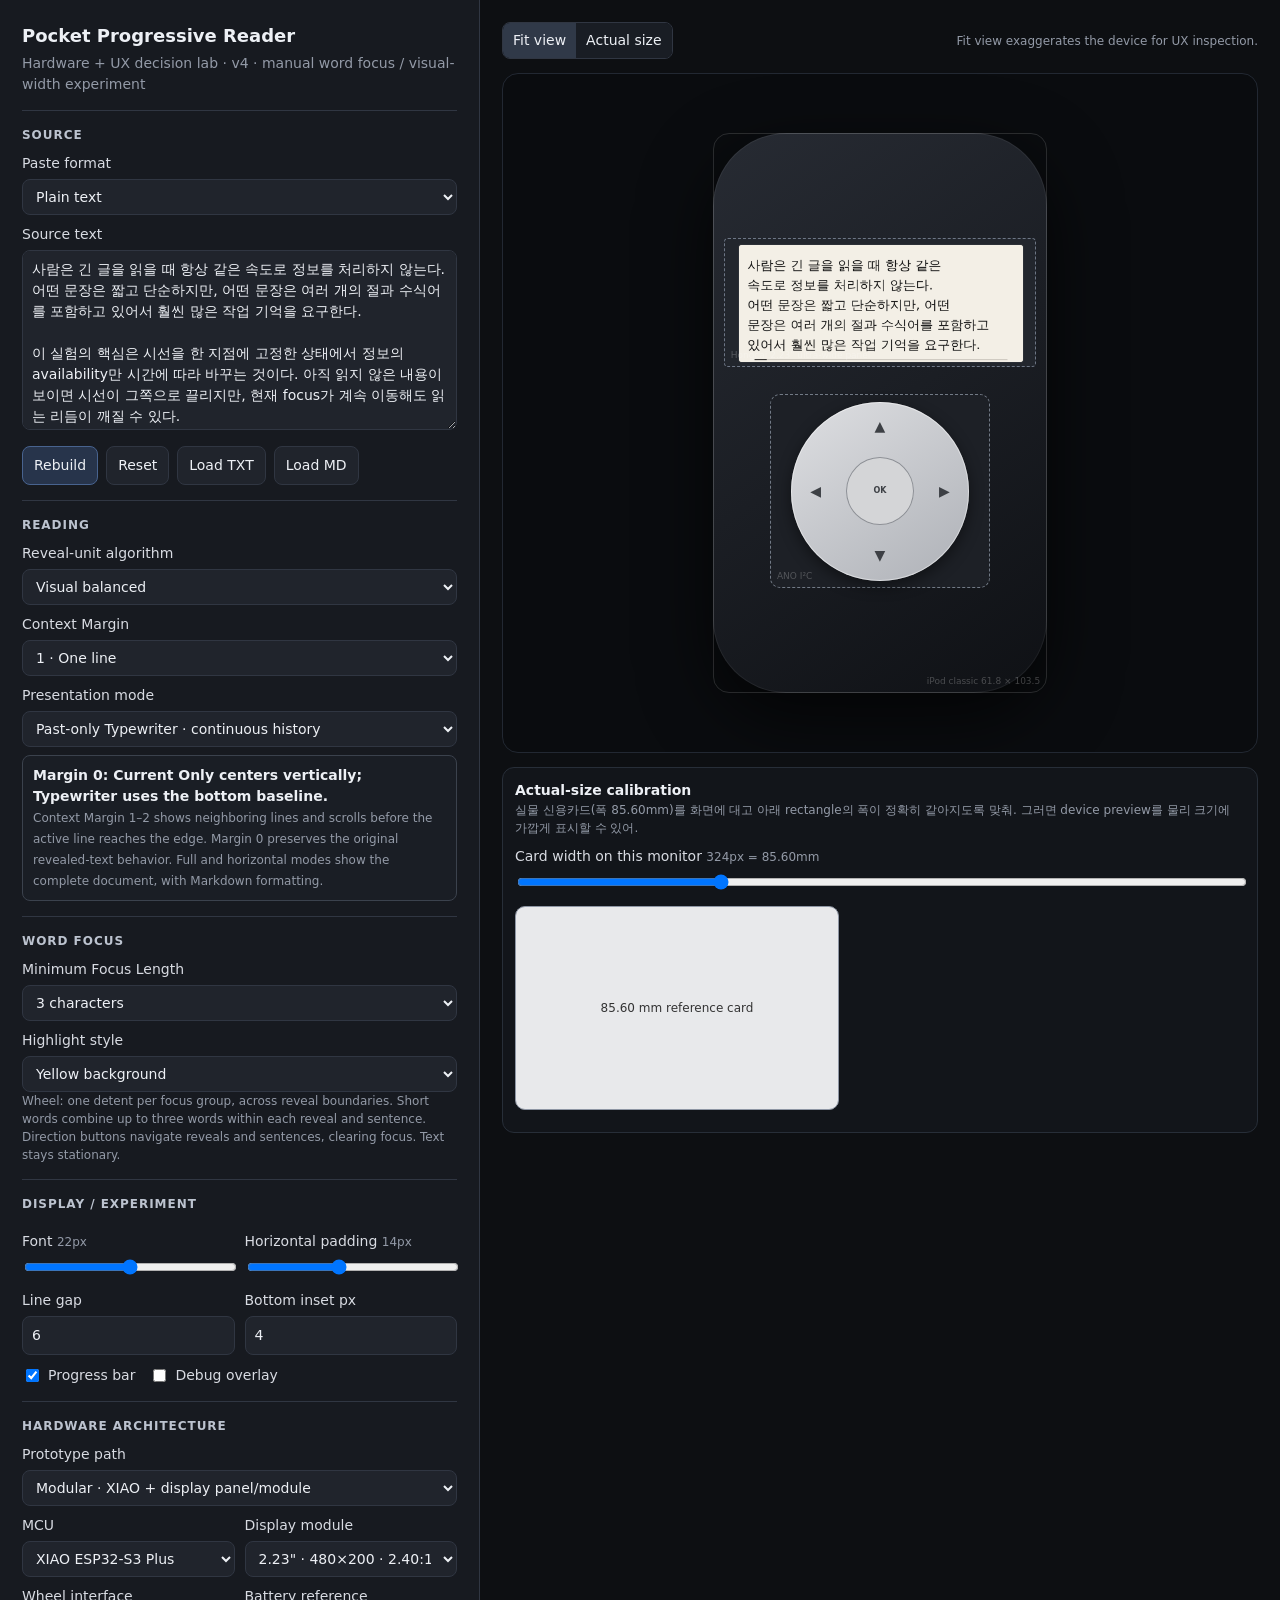
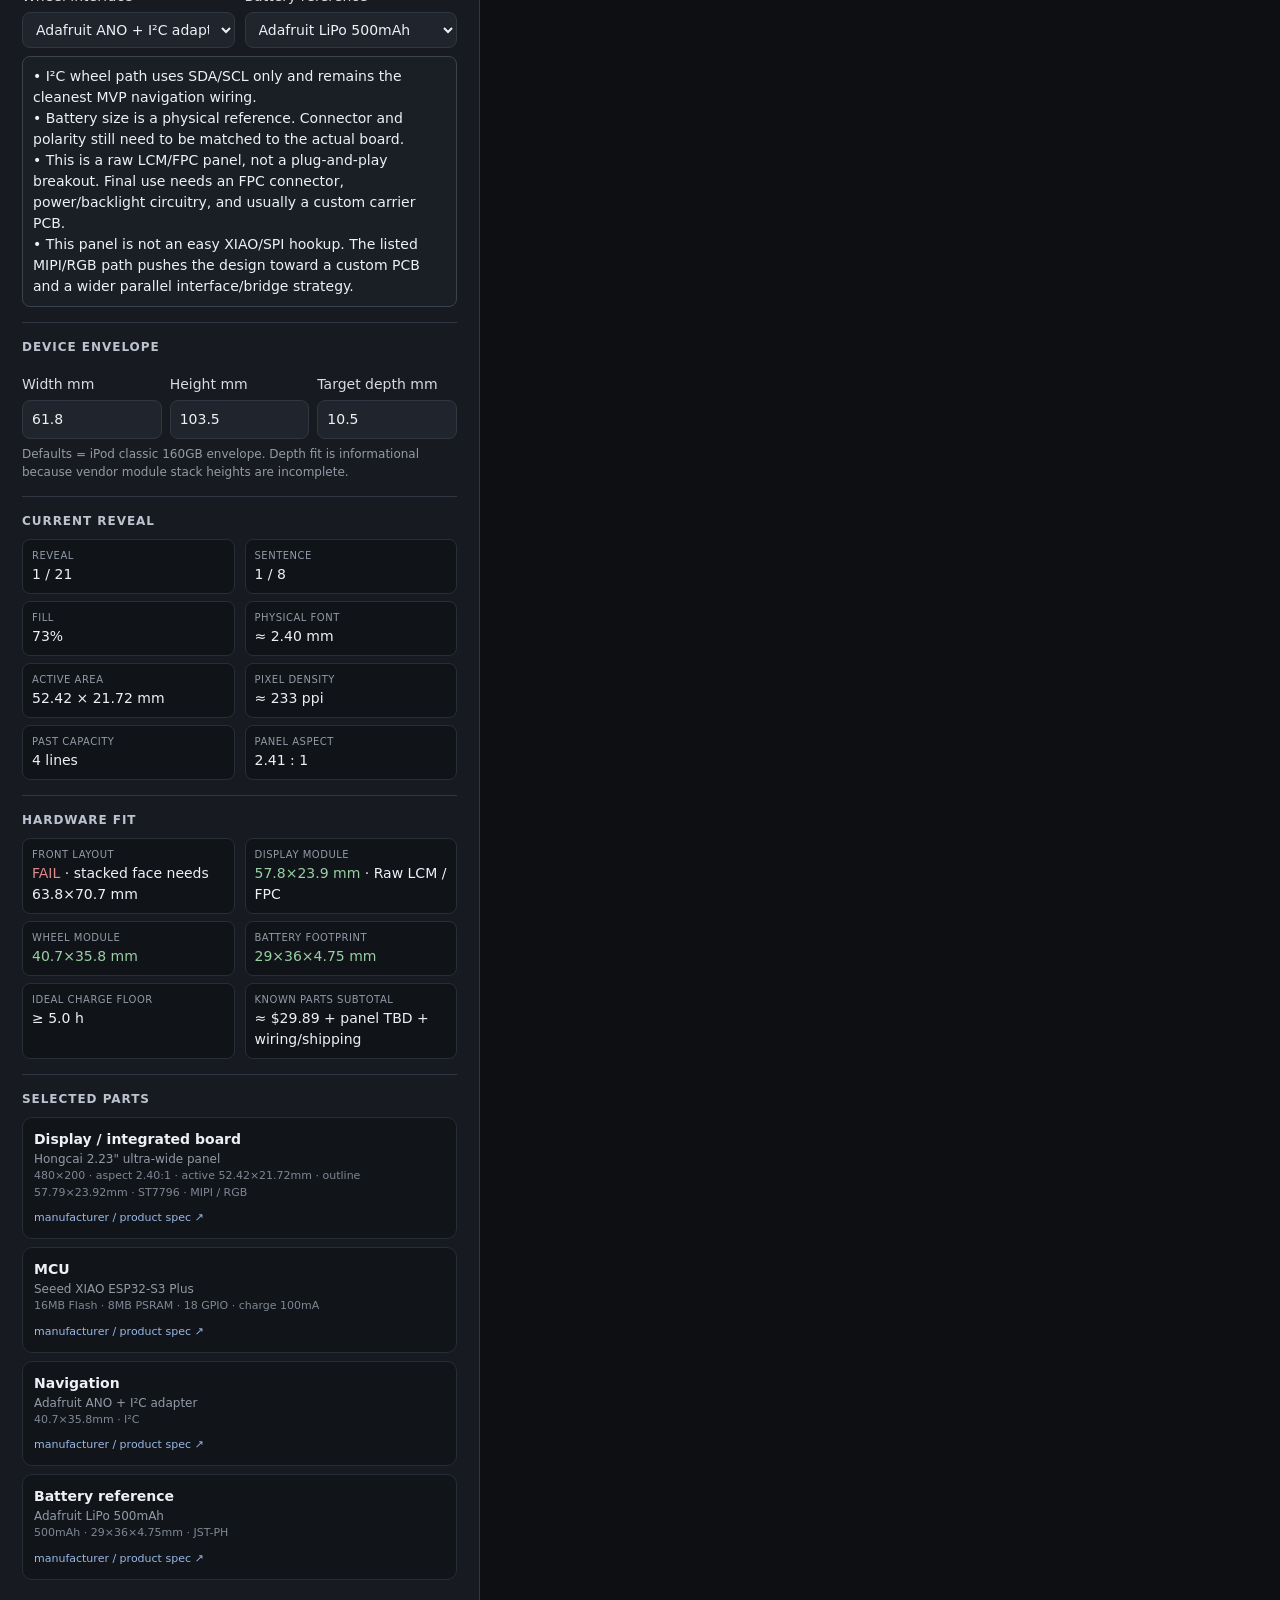
==== commit 5016172f: "Add adaptive focus groups without changing reveal segmentation" ====
--- a/pocket_progressive_reader_hardware_lab_v4.html
+++ b/pocket_progressive_reader_hardware_lab_v4.html
@@ -6,7 +6,7 @@
 <title>Pocket Progressive Reader — Hardware + UX Lab v4</title>
 <style>
 :root{--bg:#0d0f12;--panel:#171a20;--panel2:#20242c;--panel3:#111419;--text:#edf0f5;--muted:#939aa7;--line:#303642;--good:#98cfa3;--warn:#e4bd7a;--bad:#dc8b8b;--screen:#f3efe6;--ink:#171717;--past:#77736d}*{box-sizing:border-box}body{margin:0;min-height:100vh;background:var(--bg);color:var(--text);font:14px/1.5 Inter,ui-sans-serif,system-ui,-apple-system,BlinkMacSystemFont,"Apple SD Gothic Neo","Noto Sans KR","Segoe UI",sans-serif}button,select,input,textarea{font:inherit}.app{display:grid;grid-template-columns:minmax(360px,480px) minmax(540px,1fr);min-height:100vh}.lab{padding:22px;border-right:1px solid var(--line);background:var(--panel);overflow:auto}.stage{min-width:0;display:flex;flex-direction:column;align-items:center;padding:22px;overflow:auto;gap:14px}h1{margin:0 0 4px;font-size:18px}.sub{color:var(--muted);margin-bottom:14px}.section{border-top:1px solid var(--line);padding-top:15px;margin-top:15px}.section h2{margin:0 0 9px;font-size:12px;letter-spacing:.08em;text-transform:uppercase;color:#bcc3cf}label{display:block;margin:9px 0 5px;color:#d8dbe2}select,input[type=number],textarea,input[type=text]{width:100%;background:var(--panel2);color:var(--text);border:1px solid var(--line);border-radius:8px;padding:8px 9px}input[type=range]{width:100%}textarea{height:180px;min-height:180px;overflow-y:auto;resize:vertical}.row{display:grid;grid-template-columns:1fr 1fr;gap:10px}.row3{display:grid;grid-template-columns:1fr 1fr 1fr;gap:8px}.toolbar{display:flex;gap:8px;flex-wrap:wrap;margin-top:10px}button{border:1px solid var(--line);color:var(--text);background:var(--panel2);border-radius:8px;padding:8px 11px;cursor:pointer}button:hover{border-color:#586577}button.primary{background:#27344b;border-color:#48638f}.mini{font-size:12px;color:var(--muted)}.tiny{font-size:11px;color:#7f8794}.checks{display:flex;flex-wrap:wrap;gap:8px 14px}.checks label{margin:0;display:flex;align-items:center;gap:6px}.card{background:var(--panel3);border:1px solid #272d37;border-radius:10px;padding:11px;margin-top:8px}.stats{display:grid;grid-template-columns:1fr 1fr;gap:7px 10px}.stat{padding:8px 9px;background:#101318;border:1px solid #282e37;border-radius:8px}.stat .k{font-size:10px;text-transform:uppercase;letter-spacing:.05em;color:var(--muted)}.stat .v{margin-top:1px;font-variant-numeric:tabular-nums}.good{color:var(--good)}.warn{color:var(--warn)}.bad{color:var(--bad)}.hidden{display:none!important}.stagebar{width:min(980px,100%);display:flex;justify-content:space-between;align-items:center;gap:12px;flex-wrap:wrap}.segmented{display:flex;border:1px solid var(--line);border-radius:8px;overflow:hidden}.segmented button{border:0;border-radius:0;background:#191d24;padding:7px 10px}.segmented button.active{background:#303948}.device-wrap{width:min(980px,100%);min-height:680px;display:flex;align-items:center;justify-content:center;overflow:auto;background:#0a0c0f;border:1px solid #222832;border-radius:16px;padding:24px;position:relative}.device{position:relative;background:linear-gradient(145deg,#272b33,#0f1115);box-shadow:0 24px 70px #000a,inset 0 0 0 1px #ffffff0f;border-radius:18px;flex:none}.module{position:absolute;border:1px dashed #6d7685;border-radius:4px;background:#22262d}.active-display{position:absolute;background:#050607;border-radius:3px;display:flex;align-items:center;justify-content:center;overflow:hidden;box-shadow:0 0 0 1px #ffffff0c}canvas.reader{display:block;background:var(--screen);width:100%;height:100%}.wheel-module{position:absolute;border:1px dashed #727a86;border-radius:10px;background:#1d2026;display:flex;align-items:center;justify-content:center}.wheel{width:82%;aspect-ratio:1;border-radius:50%;background:linear-gradient(145deg,#dedfe2,#aeb1b7);box-shadow:0 5px 15px #0007,inset 0 0 0 1px #fff7;position:relative;color:#333}.wheel:after{content:"";position:absolute;inset:31%;border-radius:50%;background:#d4d5d7;box-shadow:inset 0 0 0 1px #8d9096}.dir,.center{position:absolute;z-index:2;border:0;background:transparent;color:#3d4045;font-weight:800;padding:0;border-radius:50%}.dir{width:24%;height:24%}.dir.up{top:2%;left:38%}.dir.down{bottom:2%;left:38%}.dir.left{left:2%;top:38%}.dir.right{right:2%;top:38%}.center{left:34%;top:34%;width:32%;height:32%;z-index:3;font-size:8px}.wheel-hit{position:absolute;inset:0;border-radius:50%;z-index:1}.ipod-outline{position:absolute;border:1px solid #ffffff22;border-radius:16px;pointer-events:none}.ipod-label{position:absolute;right:6px;bottom:4px;font-size:9px;color:#ffffff3d}.devlabel{position:absolute;left:6px;bottom:4px;font-size:9px;color:#ffffff3d}.calibration{width:min(980px,100%);background:#12151a;border:1px solid #272e38;border-radius:12px;padding:12px}.card-ref-wrap{overflow:auto;padding:10px 0}.card-ref{border:1px solid #8e96a4;border-radius:10px;background:#e8e9eb;color:#333;display:flex;align-items:center;justify-content:center;white-space:nowrap;font-size:12px}.source-link{font-size:11px;color:#9ab8e8;text-decoration:none}.source-link:hover{text-decoration:underline}.note{padding:9px 10px;border:1px solid #3b424d;background:#1a1e25;border-radius:8px;margin-top:8px}@media(max-width:1020px){.app{grid-template-columns:1fr}.lab{border-right:0;border-bottom:1px solid var(--line)}}@media(max-width:620px){textarea{resize:none}.app{min-width:0}.lab{min-width:0}.row,.row3,.stats{grid-template-columns:1fr}.device-wrap{min-height:560px;padding:12px}}
-#reader-document{box-sizing:border-box;width:100%;height:100%;overflow:auto;padding:var(--padding,14px);font-family:-apple-system,BlinkMacSystemFont,sans-serif;font-size:var(--font-size,26px);line-height:calc(1em + var(--line-gap,6px));overscroll-behavior:contain;-webkit-overflow-scrolling:touch}#reader-document.plain{white-space:pre-wrap}#richScreen p{margin:.45em 0}#richScreen h1,#richScreen h2,#richScreen h3,#richScreen h4,#richScreen h5,#richScreen h6{line-height:1.25;margin:.5em 0}#richScreen h1{font-size:1.55em}#richScreen h2{font-size:1.35em}#richScreen h3{font-size:1.15em}#richScreen h4,#richScreen h5,#richScreen h6{font-size:1em}#richScreen ul,#richScreen ol{padding-left:1.4em;margin:.5em 0}#richScreen blockquote{border-left:3px solid #91998a;padding-left:.7em;margin:.5em 0}#richScreen pre{white-space:pre-wrap;overflow-wrap:anywhere;background:#dee2d6;padding:.4em;border-radius:3px}#richScreen code{font-family:ui-monospace,monospace;font-size:.85em;background:#dee2d6}#richScreen table{border-collapse:collapse;max-width:100%;font-size:.9em}#richScreen td,#richScreen th{border:1px solid #939d88;padding:.2em .35em}#richScreen a{color:#27565b;text-decoration:underline}#richScreen img{max-width:100%;height:auto}#richScreen button{font:inherit;font-size:.7em;margin:.2em;border:1px solid #999;background:#eef0e7;border-radius:3px}#richScreen .image-placeholder{display:inline-block}#reader-document.horizontal{white-space:nowrap;overflow-y:hidden;display:block;line-height:calc(1em + var(--line-gap,6px))}#richScreen .horizontal p,#richScreen .horizontal div,#richScreen .horizontal h1,#richScreen .horizontal h2,#richScreen .horizontal h3,#richScreen .horizontal h4,#richScreen .horizontal h5,#richScreen .horizontal h6,#richScreen .horizontal ul,#richScreen .horizontal ol,#richScreen .horizontal li,#richScreen .horizontal blockquote,#richScreen .horizontal pre,#richScreen .horizontal table,#richScreen .horizontal tbody,#richScreen .horizontal thead,#richScreen .horizontal tr,#richScreen .horizontal th,#richScreen .horizontal td{display:inline;white-space:nowrap;font-size:1em;line-height:inherit;margin:0;padding:0;border:0}#richScreen .horizontal p:after,#richScreen .horizontal li:after,#richScreen .horizontal blockquote:after,#richScreen .horizontal pre:after,#richScreen .horizontal tr:after,#richScreen .horizontal td:after,#richScreen .horizontal th:after{content:' · ';color:#59604f}#richScreen .horizontal br{display:none}#richScreen .horizontal img{max-height:2em;max-width:5em;vertical-align:middle}#richScreen .horizontal hr{display:inline}#richScreen .horizontal hr:after{content:' — '}#richScreen [data-token]{border-radius:2px}#richScreen [data-focus-style=yellow] .focused{background:#f2d75f}#richScreen [data-focus-style=color] .focused{color:#b33f24}#richScreen [data-focus-style=underline] .focused{text-decoration:underline;text-decoration-thickness:2px;text-underline-offset:3px}#richScreen [data-focus-style=highContrast] .focused{background:#000;color:#fff}#richScreen [data-focus-style=dimOthers].has-focus [data-token]{opacity:.35}#richScreen [data-focus-style=dimOthers].has-focus .focused{opacity:1}#reader-document.horizontal.plain{white-space:nowrap}
+#reader-document{box-sizing:border-box;width:100%;height:100%;overflow:auto;padding:var(--padding,14px);font-family:-apple-system,BlinkMacSystemFont,sans-serif;font-size:var(--font-size,26px);line-height:calc(1em + var(--line-gap,6px));overscroll-behavior:contain;-webkit-overflow-scrolling:touch}#reader-document.plain{white-space:pre-wrap}#richScreen p{margin:.45em 0}#richScreen h1,#richScreen h2,#richScreen h3,#richScreen h4,#richScreen h5,#richScreen h6{line-height:1.25;margin:.5em 0}#richScreen h1{font-size:1.55em}#richScreen h2{font-size:1.35em}#richScreen h3{font-size:1.15em}#richScreen h4,#richScreen h5,#richScreen h6{font-size:1em}#richScreen ul,#richScreen ol{padding-left:1.4em;margin:.5em 0}#richScreen blockquote{border-left:3px solid #91998a;padding-left:.7em;margin:.5em 0}#richScreen pre{white-space:pre-wrap;overflow-wrap:anywhere;background:#dee2d6;padding:.4em;border-radius:3px}#richScreen code{font-family:ui-monospace,monospace;font-size:.85em;background:#dee2d6}#richScreen table{border-collapse:collapse;max-width:100%;font-size:.9em}#richScreen td,#richScreen th{border:1px solid #939d88;padding:.2em .35em}#richScreen a{color:#27565b;text-decoration:underline}#richScreen img{max-width:100%;height:auto}#richScreen button{font:inherit;font-size:.7em;margin:.2em;border:1px solid #999;background:#eef0e7;border-radius:3px}#richScreen .image-placeholder{display:inline-block}#reader-document.horizontal{white-space:nowrap;overflow-y:hidden;display:block;line-height:calc(1em + var(--line-gap,6px))}#richScreen .horizontal p,#richScreen .horizontal div,#richScreen .horizontal h1,#richScreen .horizontal h2,#richScreen .horizontal h3,#richScreen .horizontal h4,#richScreen .horizontal h5,#richScreen .horizontal h6,#richScreen .horizontal ul,#richScreen .horizontal ol,#richScreen .horizontal li,#richScreen .horizontal blockquote,#richScreen .horizontal pre,#richScreen .horizontal table,#richScreen .horizontal tbody,#richScreen .horizontal thead,#richScreen .horizontal tr,#richScreen .horizontal th,#richScreen .horizontal td{display:inline;white-space:nowrap;font-size:1em;line-height:inherit;margin:0;padding:0;border:0}#richScreen .horizontal p:after,#richScreen .horizontal li:after,#richScreen .horizontal blockquote:after,#richScreen .horizontal pre:after,#richScreen .horizontal tr:after,#richScreen .horizontal td:after,#richScreen .horizontal th:after{content:' · ';color:#59604f}#richScreen .horizontal br{display:none}#richScreen .horizontal img{max-height:2em;max-width:5em;vertical-align:middle}#richScreen .horizontal hr{display:inline}#richScreen .horizontal hr:after{content:' — '}#richScreen [data-token]{border-radius:2px}#richScreen [data-focus-style=color] .focused{color:#b33f24}#richScreen [data-focus-style=highContrast] .focused{color:#fff}#richScreen [data-focus-style=dimOthers].has-focus [data-token]{opacity:.35}#richScreen [data-focus-style=dimOthers].has-focus .focused{opacity:1}#reader-document.horizontal.plain{white-space:nowrap}
 
 #richScreen{position:absolute;inset:0;background:var(--screen);color:#171717;overflow:hidden}#richScreen[hidden]{display:none}#reader-document{transform-origin:top left}
 
@@ -21,8 +21,15 @@
 
 #reader-document{-webkit-text-size-adjust:100%;text-size-adjust:100%}
 
-#richScreen [data-focus-style=yellow] .focused{box-shadow:3px 0 #f2d75f,-3px 0 #f2d75f}
-#richScreen [data-focus-style=highContrast] .focused{box-shadow:3px 0 #000,-3px 0 #000}
+
+
+/* Group paint covers its internal whitespace without changing document metrics. */
+#richScreen #reader-document{position:relative;isolation:isolate}
+#richScreen .focus-paint-layer{position:absolute;left:0;top:0;width:0;height:0;pointer-events:none;z-index:1}
+#richScreen .focus-paint-layer i{position:absolute;display:block;border-radius:2px;background:#f2d75f}
+#richScreen [data-focus-style=highContrast] .focus-paint-layer i{background:#000}
+#richScreen [data-token].focused{position:relative;z-index:2}
+#richScreen [data-focus-style=underline] .focus-paint-layer i{background:#272a26;border-radius:0}
 </style></head><body>
 <div class="app"><aside class="lab">
 <h1>Pocket Progressive Reader</h1><div class="sub">Hardware + UX decision lab · v4 · manual word focus / visual-width experiment</div>
@@ -33,7 +40,7 @@
 그래서 페이지 전체를 보여주는 대신 한 줄에 들어가는 reveal unit을 만든다. 각 unit은 비슷한 visual width를 갖되 의미 경계와 문장 부호를 가능한 한 보존한다.
 
 This prototype also contains English text so line width and word-length behavior can be compared across languages. Hardware geometry should change the reading model exactly as a real display would.</textarea><div class="toolbar"><button class="primary" id="rebuild">Rebuild</button><button id="reset">Reset</button><button id="loadBtn">Load TXT</button><button id="loadMdBtn">Load MD</button><input id="file" type="file" accept=".txt,text/plain" hidden><input id="mdFile" type="file" accept=".md,.markdown,text/markdown,text/plain" hidden><div id="sourceStatus" class="mini" role="status"></div></div></div>
-<div class="section"><h2>Reading</h2><label>Reveal-unit algorithm</label><select id="algorithm"><option value="balanced" selected>Visual balanced</option><option value="greedy">Visual greedy</option><option value="eojeol">3–5 eojeol baseline</option><option value="full">Full · whole document</option></select><label for="scrollMargin">Context Margin</label><select id="scrollMargin"><option value="0">0 · No margin</option><option value="1" selected>1 · One line</option><option value="2">2 · Two lines</option></select><label>Presentation mode</label><select id="presentation"><option value="past" selected>Past-only Typewriter · continuous history</option><option value="horizontal">Single line · horizontal scroll</option><option value="current">Current Only · no history</option></select><div class="note"><b>Margin 0: Current Only centers vertically; Typewriter uses the bottom baseline.</b><br><span class="mini">Context Margin 1–2 shows neighboring lines and scrolls before the active line reaches the edge. Margin 0 preserves the original revealed-text behavior. Full and horizontal modes show the complete document, with Markdown formatting.</span></div></div><div class="section"><h2>Word Focus</h2><label for="focusStyle">Highlight style</label><select id="focusStyle"><option value="yellow">Yellow background</option><option value="color">Text color</option><option value="underline">Underline</option><option value="dim">Dim others</option><option value="bold">Black background / white text</option></select><div class="mini">Wheel: one detent per word / eojeol, across reveal boundaries. Direction buttons navigate reveals and sentences, clearing focus. Text stays stationary.</div></div><div class="section"><h2>Display / experiment</h2><div class="row"><div><label>Font <span id="fontOut" class="mini"></span></label><input id="fontSize" type="range" min="10" max="34" value="22"></div><div><label>Horizontal padding <span id="padOut" class="mini"></span></label><input id="padding" type="range" min="2" max="30" value="14"></div></div><div class="row"><div><label>Line gap</label><input id="lineGap" type="number" min="0" max="18" value="6"></div><div><label>Bottom inset px</label><input id="bottomInset" type="number" min="0" max="30" value="4"></div></div><div class="checks" style="margin-top:10px"><label><input id="progress" type="checkbox" checked> Progress bar</label><label><input id="debug" type="checkbox"> Debug overlay</label></div></div>
+<div class="section"><h2>Reading</h2><label>Reveal-unit algorithm</label><select id="algorithm"><option value="balanced" selected>Visual balanced</option><option value="greedy">Visual greedy</option><option value="eojeol">3–5 eojeol baseline</option><option value="full">Full · whole document</option></select><label for="scrollMargin">Context Margin</label><select id="scrollMargin"><option value="0">0 · No margin</option><option value="1" selected>1 · One line</option><option value="2">2 · Two lines</option></select><label>Presentation mode</label><select id="presentation"><option value="past" selected>Past-only Typewriter · continuous history</option><option value="horizontal">Single line · horizontal scroll</option><option value="current">Current Only · no history</option></select><div class="note"><b>Margin 0: Current Only centers vertically; Typewriter uses the bottom baseline.</b><br><span class="mini">Context Margin 1–2 shows neighboring lines and scrolls before the active line reaches the edge. Margin 0 preserves the original revealed-text behavior. Full and horizontal modes show the complete document, with Markdown formatting.</span></div></div><div class="section"><h2>Word Focus</h2><label for="minimumFocusLength">Minimum Focus Length</label><select id="minimumFocusLength"><option value="1">1 · Original word / eojeol</option><option value="2">2 characters</option><option value="3" selected>3 characters</option><option value="4">4 characters</option></select><label for="focusStyle">Highlight style</label><select id="focusStyle"><option value="yellow">Yellow background</option><option value="color">Text color</option><option value="underline">Underline</option><option value="dim">Dim others</option><option value="bold">Black background / white text</option></select><div class="mini">Wheel: one detent per focus group, across reveal boundaries. Short words combine up to three words within each reveal and sentence. Direction buttons navigate reveals and sentences, clearing focus. Text stays stationary.</div></div><div class="section"><h2>Display / experiment</h2><div class="row"><div><label>Font <span id="fontOut" class="mini"></span></label><input id="fontSize" type="range" min="10" max="34" value="22"></div><div><label>Horizontal padding <span id="padOut" class="mini"></span></label><input id="padding" type="range" min="2" max="30" value="14"></div></div><div class="row"><div><label>Line gap</label><input id="lineGap" type="number" min="0" max="18" value="6"></div><div><label>Bottom inset px</label><input id="bottomInset" type="number" min="0" max="30" value="4"></div></div><div class="checks" style="margin-top:10px"><label><input id="progress" type="checkbox" checked> Progress bar</label><label><input id="debug" type="checkbox"> Debug overlay</label></div></div>
 <div class="section"><h2>Hardware architecture</h2><label>Prototype path</label><select id="architecture"><option value="modular" selected>Modular · XIAO + display panel/module</option><option value="integrated">Fast-track · LILYGO T-Display-S3</option></select><div id="modularControls"><div class="row"><div><label>MCU</label><select id="mcu"><option value="xiaoPlus" selected>XIAO ESP32-S3 Plus</option><option value="xiao">XIAO ESP32-S3</option></select></div><div><label>Display module</label><select id="display"></select></div></div></div><div id="integratedInfo" class="note hidden"></div><div class="row"><div><label>Wheel interface</label><select id="wheel"></select></div><div><label>Battery reference</label><select id="battery"></select></div></div><div id="compat" class="note"></div></div>
 <div class="section"><h2>Device envelope</h2><div class="row3"><div><label>Width mm</label><input id="bodyW" type="number" step=".1" value="61.8"></div><div><label>Height mm</label><input id="bodyH" type="number" step=".1" value="103.5"></div><div><label>Target depth mm</label><input id="bodyD" type="number" step=".1" value="10.5"></div></div><div class="mini" style="margin-top:6px">Defaults = iPod classic 160GB envelope. Depth fit is informational because vendor module stack heights are incomplete.</div></div>
 <div class="section"><h2>Current reveal</h2><div class="stats"><div class="stat"><div class="k">Reveal</div><div class="v" id="sReveal">—</div></div><div class="stat"><div class="k">Sentence</div><div class="v" id="sSentence">—</div></div><div class="stat"><div class="k">Fill</div><div class="v" id="sFill">—</div></div><div class="stat"><div class="k">Physical font</div><div class="v" id="sFontMm">—</div></div><div class="stat"><div class="k">Active area</div><div class="v" id="sActive">—</div></div><div class="stat"><div class="k">Pixel density</div><div class="v" id="sPpi">—</div></div><div class="stat"><div class="k">Past capacity</div><div class="v" id="sPastSlots">—</div></div><div class="stat"><div class="k">Panel aspect</div><div class="v" id="sAspect">—</div></div></div></div>
@@ -56,7 +63,7 @@
 const WHEEL_PRESETS={i2c:{name:'Adafruit ANO + I²C adapter',size:[40.7,35.8],depth:4.8,gpio:2,price:13.95,url:'https://www.adafruit.com/product/5740'},direct:{name:'Adafruit ANO direct breakout',size:[38,35.6],depth:1.6,gpio:7,price:10.95,url:'https://www.adafruit.com/product/5221'}};
 const BATTERY_PRESETS={b500:{name:'Adafruit LiPo 500mAh',cap:500,size:[29,36,4.75],price:7.95,connector:'JST-PH',url:'https://www.adafruit.com/product/1578'},b1200:{name:'Adafruit LiPo 1200mAh',cap:1200,size:[34,62,5],price:9.95,connector:'JST-PH',url:'https://www.adafruit.com/product/258'},none:{name:'No battery / USB only',cap:0,size:[0,0,0],price:0,connector:'—',url:''}};
 const TDISPLAY={name:'LILYGO T-Display-S3 (non-touch)',board:[60.8,25.5],resolution:[320,170],active:[42.72,22.70],flash:16,psram:8,charge:500,price:9.04,url:'https://lilygo.cc/products/t-display-s3'};
-const $=id=>document.getElementById(id),ui={};['source','rebuild','reset','loadBtn','file','loadMdBtn','mdFile','sourceFormat','sourceStatus','focusStyle','algorithm','presentation','scrollMargin','fontSize','fontOut','padding','padOut','lineGap','bottomInset','progress','debug','architecture','modularControls','integratedInfo','mcu','display','wheel','battery','compat','bodyW','bodyH','bodyD','sReveal','sSentence','sFill','sFontMm','sActive','sPpi','sPastSlots','sAspect','fitFront','fitDisplay','fitWheel','fitBattery','chargeTime','subtotal','parts','zoomBtn','actualBtn','viewHint','deviceWrap','device','ipodOutline','displayModule','activeDisplay','richScreen','screen','displayLabel','wheelModule','wheelHit','wheelLabel','calibration','calPx','calOut','cardRef'].forEach(id=>ui[id]=$(id));const ctx=ui.screen.getContext('2d');const state={sentences:[],units:[],index:0,sentenceStarts:[],sentenceEnds:[],view:'fit',wheelAccum:0,focusedToken:null,viewportEnd:0};
+const $=id=>document.getElementById(id),ui={};['source','rebuild','reset','loadBtn','file','loadMdBtn','mdFile','sourceFormat','sourceStatus','focusStyle','minimumFocusLength','algorithm','presentation','scrollMargin','fontSize','fontOut','padding','padOut','lineGap','bottomInset','progress','debug','architecture','modularControls','integratedInfo','mcu','display','wheel','battery','compat','bodyW','bodyH','bodyD','sReveal','sSentence','sFill','sFontMm','sActive','sPpi','sPastSlots','sAspect','fitFront','fitDisplay','fitWheel','fitBattery','chargeTime','subtotal','parts','zoomBtn','actualBtn','viewHint','deviceWrap','device','ipodOutline','displayModule','activeDisplay','richScreen','screen','displayLabel','wheelModule','wheelHit','wheelLabel','calibration','calPx','calOut','cardRef'].forEach(id=>ui[id]=$(id));const ctx=ui.screen.getContext('2d');const state={sentences:[],units:[],index:0,sentenceStarts:[],sentenceEnds:[],view:'fit',wheelAccum:0,focusedToken:null,viewportEnd:0};
 for(const[k,v]of Object.entries(DISPLAY_PRESETS)){const o=document.createElement('option');o.value=k;const ratio=(v.resolution[0]/v.resolution[1]).toFixed(2);o.textContent=`${v.diagonal}" · ${v.resolution[0]}×${v.resolution[1]} · ${ratio}:1 · ${v.name}`;if(k==='hc223')o.selected=true;ui.display.appendChild(o)}for(const[k,v]of Object.entries(WHEEL_PRESETS)){const o=document.createElement('option');o.value=k;o.textContent=v.name;if(k==='i2c')o.selected=true;ui.wheel.appendChild(o)}for(const[k,v]of Object.entries(BATTERY_PRESETS)){const o=document.createElement('option');o.value=k;o.textContent=v.name;if(k==='b500')o.selected=true;ui.battery.appendChild(o)}
 function hw(){const integrated=ui.architecture.value==='integrated',wheel=WHEEL_PRESETS[ui.wheel.value],battery=BATTERY_PRESETS[ui.battery.value];if(integrated)return{integrated,display:{name:'Integrated 1.9" ST7789V',resolution:TDISPLAY.resolution,active:TDISPLAY.active,module:TDISPLAY.board,driver:'ST7789V',iface:'integrated',kind:'Integrated dev board',price:TDISPLAY.price,url:TDISPLAY.url},mcu:{name:'Integrated ESP32-S3R8',size:TDISPLAY.board,flash:16,psram:8,gpio:13,charge:TDISPLAY.charge,price:0,url:TDISPLAY.url},wheel,battery};const d=DISPLAY_PRESETS[ui.display.value],m=MCU_PRESETS[ui.mcu.value];return{integrated,display:{...d},mcu:m,wheel,battery}}
 // INPUT / NORMALIZATION: no renderer, network fetch, or application size cap.
@@ -181,7 +188,7 @@
 function clearFocus(){state.focusedToken=null;state.wheelAccum=0}
 function buildModel({keep=false}={}){
   displayConfig();const old=state.units[state.index]?.documentWordStart??0,st=styleState();clearFocus();
-  state.richKey=null;state.scrollToken=null;state.documentCursor=0;state.document=normalizeInput(ui.source.value,ui.sourceFormat.value);if(typeof RichReader!=='undefined'&&ui.sourceFormat.value==='markdown')state.document=mountRich();state.sentences=sentenceSplit(state.document);state.units=[];state.sentenceStarts=[];state.sentenceEnds=[];let documentWord=0,sourceCursor=0;
+  state.richKey=null;state.scrollToken=null;state.documentCursor=0;state.document=normalizeInput(ui.source.value,ui.sourceFormat.value);if(typeof RichReader!=='undefined'&&(ui.sourceFormat.value==='markdown'||wholeDocumentMode()))state.document=mountRich();state.sentences=sentenceSplit(state.document);state.units=[];state.sentenceStarts=[];state.sentenceEnds=[];let documentWord=0,sourceCursor=0;
   if(wholeDocumentMode()){
     const tokens=tokenize(state.document).map((t,i)=>({...t,documentIndex:i,renderStart:t.sourceStart,renderEnd:t.sourceEnd,x:0,endX:0}));
     if(tokens.length)state.units=[{text:state.document,tokens,words:tokens.length,documentWordStart:0,sentenceIndex:0,fontSize:st.fontSize,width:st.usableWidth,origin:st.padding,left:st.padding,right:st.padding+st.usableWidth,fits:true,scaled:false}];
@@ -195,19 +202,46 @@
     documentWord+=tokens.length;state.sentenceEnds[si]=state.units.length-1;
   }
   state.index=0;if(keep&&state.units.length){for(let i=0;i<state.units.length&&state.units[i].documentWordStart<=old;i++)state.index=i}
-  state.viewportEnd=state.index;updateViewport(true);renderAll();
+  regroupFocus();state.viewportEnd=state.index;updateViewport(true);renderAll();
 }
 const current=()=>state.units[state.index];
 function move(d){const oldFocus=state.focusedToken;clearFocus();if(!state.units.length)return;if(wholeDocumentMode()){state.documentCursor=state.scrollToken=Math.max(0,Math.min(current().tokens.length-1,(oldFocus??state.documentCursor??0)+Math.sign(d)));render();return}state.index=Math.max(0,Math.min(state.units.length-1,state.index+d));if(requestedMargin()>0)updateViewport();else state.viewportEnd=state.index;render()}
 function sentenceMove(d){const oldFocus=state.focusedToken;clearFocus();if(!state.units.length)return;if(wholeDocumentMode()){const at=oldFocus??state.documentCursor??0;const starts=[0];let cursor=0;for(const sentence of state.sentences){cursor+=tokenize(sentence).length;starts.push(cursor)}let sentence=0;for(let i=0;i<starts.length-1;i++)if(starts[i]<=at)sentence=i;state.documentCursor=state.scrollToken=starts[Math.max(0,Math.min(state.sentences.length-1,sentence+d))];render();return}const t=Math.max(0,Math.min(state.sentences.length-1,current().sentenceIndex+d));state.index=state.sentenceStarts[t];if(requestedMargin()>0)updateViewport();else state.viewportEnd=state.index;render()}
+const focusSegmenter=new Intl.Segmenter(undefined,{granularity:'grapheme'});
+function contentLength(text){let n=0;for(const part of focusSegmenter.segment(text))if(!/^[\p{P}\p{Z}\s]+$/u.test(part.segment))n++;return n}
+function makeFocusGroups(tokens,minimum,breaks=[]){
+  const boundaries=new Set(breaks),groups=[];let segmentStart=0;
+  const buildSegment=end=>{
+    const firstGroup=groups.length;
+    for(let at=segmentStart;at<end;){let finish=at+1,total=contentLength(tokens[at].text);while(minimum>1&&total<minimum&&finish<end&&finish-at<3)total+=contentLength(tokens[finish++].text);groups.push({start:at,end:finish,contentLength:total});at=finish}
+    const tail=groups.at(-1),previous=groups.at(-2);
+    if(minimum>1&&groups.length-firstGroup>1&&tail.contentLength<minimum&&tail.end-previous.start<=3){previous.end=tail.end;previous.contentLength+=tail.contentLength;groups.pop()}
+    segmentStart=end;
+  };
+  for(let i=1;i<tokens.length;i++)if(boundaries.has(i))buildSegment(i);buildSegment(tokens.length);return groups;
+}
+function regroupFocus(){
+  const selected=state.focusedToken,minimum=Math.max(1,Math.min(4,+ui.minimumFocusLength?.value||1));
+  let hardBreaks=[];
+  if(wholeDocumentMode()){
+    let cursor=0;for(const sentence of state.sentences){if(cursor)hardBreaks.push(cursor);cursor+=tokenize(sentence).length}
+    if(typeof RichReader!=='undefined'&&RichReader.getHardBreaks)hardBreaks.push(...RichReader.getHardBreaks());
+  }
+  state.focusGroups=[];
+  for(let unitIndex=0;unitIndex<state.units.length;unitIndex++){
+    const unit=state.units[unitIndex];unit.focusGroups=makeFocusGroups(unit.tokens,minimum,wholeDocumentMode()?hardBreaks:[]);unit.tokenGroupIndices=[];
+    for(const group of unit.focusGroups){group.globalIndex=state.focusGroups.length;state.focusGroups.push({unitIndex,...group});for(let i=group.start;i<group.end;i++)unit.tokenGroupIndices[i]=group.globalIndex}
+  }
+  if(selected!==null&&current()?.tokens[selected])state.focusedToken=state.focusGroups[current().tokenGroupIndices[selected]].start;
+}
+function currentFocusGroup(){if(state.focusedToken===null||!current())return null;return state.focusGroups?.[current().tokenGroupIndices[state.focusedToken]]||null}
 function focusMove(direction){
-  if(!current())return;const d=direction>0?1:-1;
-  if(state.focusedToken===null)state.focusedToken=wholeDocumentMode()?Math.min(current().tokens.length-1,state.documentCursor??0):(d>0?0:current().tokens.length-1);
-  else if(state.focusedToken+d>=0&&state.focusedToken+d<current().tokens.length)state.focusedToken+=d;
-  else if(state.index+d>=0&&state.index+d<state.units.length){state.index+=d;state.focusedToken=d>0?0:current().tokens.length-1}
+  if(!current())return;const d=direction>0?1:-1;let group=currentFocusGroup();
+  if(!group){const at=wholeDocumentMode()?Math.min(current().tokens.length-1,state.documentCursor??0):(d>0?0:current().tokens.length-1);group=state.focusGroups[current().tokenGroupIndices[at]]}
+  else group=state.focusGroups[Math.max(0,Math.min(state.focusGroups.length-1,group.globalIndex+d))];
+  if(!group)return;state.index=group.unitIndex;state.focusedToken=group.start;
   if(wholeDocumentMode())state.documentCursor=state.focusedToken;
-  updateViewport();
-  render();
+  updateViewport();render();
 }
 function wheelDelta(delta){if(delta*state.wheelAccum<0)state.wheelAccum=0;state.wheelAccum+=delta;const detent=50;while(Math.abs(state.wheelAccum)>=detent){const direction=state.wheelAccum>0?1:-1;state.wheelAccum-=direction*detent;focusMove(direction)}}
 function reset(){state.documentCursor=0;state.scrollToken=0;state.index=0;state.viewportEnd=0;clearFocus();updateViewport(true);render()}
@@ -233,7 +267,7 @@
 // Draw the full line at the same origin/font in every style. Clip overlays to a retained
 // token range, preserving shaping, spacing and glyph positions (including inverse-contrast emphasis).
 function drawUnit(idx,y,opt={}){
-  const u=state.units[idx];if(!u)return;const token=idx===state.index&&state.focusedToken!==null?u.tokens[state.focusedToken]:null,style=ui.focusStyle.value;
+  const u=state.units[idx];if(!u)return;const group=idx===state.index?currentFocusGroup():null;const first=group?u.tokens[group.start]:null,last=group?u.tokens[group.end-1]:null,token=first?{x:first.x,endX:last.endX}:null,style=ui.focusStyle.value;
   ctx.save();ctx.font=fontFor(u.fontSize);ctx.textBaseline='middle';ctx.globalAlpha=opt.alpha??1;ctx.fillStyle=opt.color||'#171717';
   if(token&&['yellow','bold'].includes(style)){ctx.fillStyle=style==='bold'?'#000':'#f5dc62';ctx.fillRect(u.origin+token.x-3,y-u.fontSize*.62,token.endX-token.x+6,u.fontSize*1.24);ctx.fillStyle='#171717'}
   if(token&&style==='dim')ctx.globalAlpha=.28;
@@ -260,8 +294,8 @@
   if(!ui.richScreen||typeof RichReader==='undefined')return false;
   const whole=wholeDocumentMode();ui.richScreen.hidden=!whole;ui.screen.style.display=whole?'none':'';if(!whole)return false;
   mountRich();const [w,h]=hw().display.resolution,article=document.getElementById('reader-document');article.style.width=w+'px';article.style.height=h+'px';article.style.transform='scale('+ui.activeDisplay.clientWidth/w+')';
-  const token=state.focusedToken===null?null:current()?.tokens[state.focusedToken]?.documentIndex;
-  if(token===null&&state.scrollToken!==null&&state.scrollToken!==undefined){RichReader.focus(state.scrollToken,focusStyleName());RichReader.focus(null,focusStyleName());state.scrollToken=null}else RichReader.focus(token,focusStyleName());updateReadStats();return true;
+  const group=currentFocusGroup(),token=group?current().tokens[group.start].documentIndex:null;
+  if(token===null&&state.scrollToken!==null&&state.scrollToken!==undefined){RichReader.ensureTokenRangeVisible(state.scrollToken,state.scrollToken+1);RichReader.focusRange(null,null,focusStyleName());state.scrollToken=null}else RichReader.focusRange(token,group?current().tokens[group.end-1].documentIndex+1:null,focusStyleName());updateReadStats();return true;
 }
 function render(){if(renderRich())return;const [w,h]=hw().display.resolution;ctx.clearRect(0,0,w,h);ctx.fillStyle='#f3efe6';ctx.fillRect(0,0,w,h);if(!state.units.length){ctx.fillStyle='#777';ctx.font='12px system-ui';ctx.fillText('No text',10,20);return}drawPresentation();drawProgress();drawDebug();updateReadStats()}
 function ppi(){const d=hw().display;return d.resolution[0]/d.active[0]*25.4}
@@ -270,5 +304,5 @@
 function updateHardware(){const h=hw(),bodyW=+ui.bodyW.value,bodyH=+ui.bodyH.value,margin=3,gap=5;ui.modularControls.classList.toggle('hidden',h.integrated);ui.integratedInfo.classList.toggle('hidden',!h.integrated);if(h.integrated)ui.integratedInfo.innerHTML=`<b>Integrated fast-track</b><br><span class="mini">ESP32-S3R8 + 16MB Flash + 8MB PSRAM + 1.9" 170×320 TFT + USB-C + battery connector on one board. Good for firmware/interaction proofing, less flexible for final panel geometry.</span>`;const displayW=h.display.module[0],displayH=h.display.module[1],wheelW=h.wheel.size[0],wheelH=h.wheel.size[1],reqW=Math.max(displayW,wheelW)+margin*2,reqH=displayH+gap+wheelH+margin*2,frontOK=reqW<=bodyW&&reqH<=bodyH,dispOK=displayW<=bodyW,wheelOK=wheelW+margin*2<=bodyW,b=h.battery.size,battOK=!h.battery.cap||(Math.min(b[0],b[1])<=Math.min(bodyW,bodyH)&&Math.max(b[0],b[1])<=Math.max(bodyW,bodyH));ui.fitFront.innerHTML=`<span class="${frontOK?'good':'bad'}">${frontOK?'PASS':'FAIL'}</span> · stacked face needs ${reqW.toFixed(1)}×${reqH.toFixed(1)} mm`;ui.fitDisplay.innerHTML=`<span class="${dispOK?'good':'bad'}">${displayW.toFixed(1)}×${displayH.toFixed(1)} mm</span> · ${h.display.kind}`;ui.fitWheel.innerHTML=`<span class="${wheelOK?'good':'bad'}">${wheelW.toFixed(1)}×${wheelH.toFixed(1)} mm</span>`;ui.fitBattery.innerHTML=h.battery.cap?`<span class="${battOK?'good':'bad'}">${b[0]}×${b[1]}×${b[2]} mm</span>`:'—';ui.chargeTime.textContent=chargeFloor(h);const known=[h.display.price,h.mcu.price,h.wheel.price,h.battery.price].filter(v=>Number.isFinite(v));const subtotal=known.reduce((a,b)=>a+b,0);ui.subtotal.textContent=`≈ $${subtotal.toFixed(2)}${Number.isFinite(h.display.price)?'':' + panel TBD'} + wiring/shipping`;let compat=[];if(!h.integrated&&ui.mcu.value==='xiao'&&ui.wheel.value==='direct')compat.push('Basic XIAO + direct ANO is GPIO-starved. Use XIAO S3 Plus or the I²C wheel path.');if(ui.wheel.value==='i2c')compat.push('I²C wheel path uses SDA/SCL only and remains the cleanest MVP navigation wiring.');if(h.battery.cap)compat.push('Battery size is a physical reference. Connector and polarity still need to be matched to the actual board.');if(h.display.module[0]>bodyW)compat.push(`Panel/module is ${(h.display.module[0]-bodyW).toFixed(1)}mm wider than the ${bodyW.toFixed(1)}mm body target.`);if(/Raw|raw/.test(h.display.kind))compat.push('This is a raw LCM/FPC panel, not a plug-and-play breakout. Final use needs an FPC connector, power/backlight circuitry, and usually a custom carrier PCB.');if(/MIPI/.test(h.display.iface)&&!/SPI/.test(h.display.iface))compat.push('This panel is not an easy XIAO/SPI hookup. The listed MIPI/RGB path pushes the design toward a custom PCB and a wider parallel interface/bridge strategy.');else if(/SPI/.test(h.display.iface)&&!h.integrated)compat.push(`${h.display.driver} + ${h.display.iface}: electrically much friendlier for the ESP32-S3 prototype path.`);if(h.integrated)compat.push('T-Display-S3 remains useful as a fast firmware proof, but it does not validate the final ultra-wide panel geometry.');ui.compat.innerHTML=compat.map(x=>`• ${x}`).join('<br>')||'No obvious compatibility warning.';ui.parts.innerHTML=partCard('Display / integrated board',h.display,`<div class="tiny">${h.display.resolution[0]}×${h.display.resolution[1]} · aspect ${(h.display.resolution[0]/h.display.resolution[1]).toFixed(2)}:1 · active ${h.display.active[0]}×${h.display.active[1]}mm · outline ${h.display.module[0]}×${h.display.module[1]}mm · ${h.display.driver} · ${h.display.iface}</div>`)+(!h.integrated?partCard('MCU',h.mcu,`<div class="tiny">${h.mcu.flash}MB Flash · ${h.mcu.psram}MB PSRAM · ${h.mcu.gpio} GPIO · charge ${h.mcu.charge}mA</div>`):'')+partCard('Navigation',h.wheel,`<div class="tiny">${h.wheel.size[0]}×${h.wheel.size[1]}mm · ${h.wheel.gpio===2?'I²C':'7 GPIO direct'}</div>`)+(h.battery.cap?partCard('Battery reference',h.battery,`<div class="tiny">${h.battery.cap}mAh · ${h.battery.size.join('×')}mm · ${h.battery.connector}</div>`):'')}
 function pxPerMm(){return+ui.calPx.value/85.60}function layoutDevice(){const h=hw(),bodyW=+ui.bodyW.value,bodyH=+ui.bodyH.value,fitScale=Math.min(7,560/bodyH,360/bodyW),scale=state.view==='actual'?pxPerMm():fitScale,dw=bodyW*scale,dh=bodyH*scale;ui.device.style.width=`${dw}px`;ui.device.style.height=`${dh}px`;ui.device.style.borderRadius=`${Math.max(8,bodyW*.22*scale)}px`;ui.ipodOutline.style.width=`${61.8*scale}px`;ui.ipodOutline.style.height=`${103.5*scale}px`;ui.ipodOutline.style.left=`${(dw-61.8*scale)/2}px`;ui.ipodOutline.style.top=`${(dh-103.5*scale)/2}px`;const modW=h.display.module[0]*scale,modH=h.display.module[1]*scale,actW=h.display.active[0]*scale,actH=h.display.active[1]*scale,wheelW=h.wheel.size[0]*scale,wheelH=h.wheel.size[1]*scale,gap=5*scale,totalH=modH+gap+wheelH,startY=Math.max(3*scale,(dh-totalH)/2);ui.displayModule.style.width=`${modW}px`;ui.displayModule.style.height=`${modH}px`;ui.displayModule.style.left=`${(dw-modW)/2}px`;ui.displayModule.style.top=`${startY}px`;ui.activeDisplay.style.width=`${actW}px`;ui.activeDisplay.style.height=`${actH}px`;ui.activeDisplay.style.left=`${(modW-actW)/2}px`;ui.activeDisplay.style.top=`${(modH-actH)/2}px`;ui.wheelModule.style.width=`${wheelW}px`;ui.wheelModule.style.height=`${wheelH}px`;ui.wheelModule.style.left=`${(dw-wheelW)/2}px`;ui.wheelModule.style.top=`${startY+modH+gap}px`;ui.displayLabel.textContent=h.integrated?'T-Display-S3 board':h.display.name;ui.wheelLabel.textContent=ui.wheel.value==='i2c'?'ANO I²C':'ANO direct';ui.cardRef.style.width=`${ui.calPx.value}px`;ui.cardRef.style.height=`${(+ui.calPx.value)*(53.98/85.60)}px`;ui.calOut.textContent=`${ui.calPx.value}px = 85.60mm`;ui.viewHint.textContent=state.view==='actual'?`Actual-size mode · calibrated ${pxPerMm().toFixed(2)} CSS px/mm`:'Fit view exaggerates the device for UX inspection.'}
 function renderAll(){updateHardware();layoutDevice();render()}function updateLabels(){ui.fontOut.textContent=`${ui.fontSize.value}px`;ui.padOut.textContent=`${ui.padding.value}px`}function setView(v){state.view=v;ui.zoomBtn.classList.toggle('active',v==='fit');ui.actualBtn.classList.toggle('active',v==='actual');layoutDevice();render()}function centerAction(){} // Reserved for future menu / bookmark actions.
-document.querySelectorAll('[data-action]').forEach(btn=>btn.addEventListener('click',e=>{e.stopPropagation();const a=btn.dataset.action;if(a==='prev')move(-1);else if(a==='next')move(1);else if(a==='prevSentence')sentenceMove(-1);else if(a==='nextSentence')sentenceMove(1);else centerAction()}));ui.wheelHit.addEventListener('wheel',e=>{e.preventDefault();wheelDelta(e.deltaY)},{passive:false});document.addEventListener('keydown',e=>{if(['INPUT','TEXTAREA','SELECT'].includes(document.activeElement?.tagName))return;const m={ArrowLeft:()=>move(-1),ArrowRight:()=>move(1),ArrowUp:()=>sentenceMove(-1),ArrowDown:()=>sentenceMove(1)};if(m[e.key]){e.preventDefault();m[e.key]()}});ui.rebuild.addEventListener('click',()=>buildModel());ui.reset.addEventListener('click',reset);ui.loadBtn.addEventListener('click',()=>ui.file.click());ui.file.addEventListener('change',()=>ingestFile(ui.file,'text'));ui.loadMdBtn.addEventListener('click',()=>ui.mdFile.click());ui.mdFile.addEventListener('change',()=>ingestFile(ui.mdFile,'markdown'));ui.sourceFormat.addEventListener('change',()=>buildModel());ui.focusStyle.addEventListener('change',render);ui.scrollMargin.addEventListener('change',()=>{updateViewport(true);render()});ui.algorithm.addEventListener('change',()=>buildModel({keep:true}));ui.presentation.addEventListener('change',()=>{state.viewportEnd=state.index;buildModel({keep:true})});ui.fontSize.addEventListener('input',()=>{updateLabels();buildModel({keep:true})});ui.padding.addEventListener('input',()=>{updateLabels();buildModel({keep:true})});ui.lineGap.addEventListener('input',()=>{if(requestedMargin()>0)updateViewport();render()});ui.bottomInset.addEventListener('input',()=>{if(requestedMargin()>0)updateViewport();render()});ui.progress.addEventListener('change',render);ui.debug.addEventListener('change',render);['architecture','mcu','display','wheel','battery'].forEach(id=>ui[id].addEventListener('change',()=>buildModel({keep:true})));['bodyW','bodyH','bodyD'].forEach(id=>ui[id].addEventListener('input',()=>{updateHardware();layoutDevice()}));ui.zoomBtn.addEventListener('click',()=>setView('fit'));ui.actualBtn.addEventListener('click',()=>setView('actual'));ui.calPx.addEventListener('input',()=>{layoutDevice();render()});updateLabels();setView('fit');buildModel();})();
+document.querySelectorAll('[data-action]').forEach(btn=>btn.addEventListener('click',e=>{e.stopPropagation();const a=btn.dataset.action;if(a==='prev')move(-1);else if(a==='next')move(1);else if(a==='prevSentence')sentenceMove(-1);else if(a==='nextSentence')sentenceMove(1);else centerAction()}));ui.wheelHit.addEventListener('wheel',e=>{e.preventDefault();wheelDelta(e.deltaY)},{passive:false});document.addEventListener('keydown',e=>{if(['INPUT','TEXTAREA','SELECT'].includes(document.activeElement?.tagName))return;const m={ArrowLeft:()=>move(-1),ArrowRight:()=>move(1),ArrowUp:()=>sentenceMove(-1),ArrowDown:()=>sentenceMove(1)};if(m[e.key]){e.preventDefault();m[e.key]()}});ui.rebuild.addEventListener('click',()=>buildModel());ui.reset.addEventListener('click',reset);ui.loadBtn.addEventListener('click',()=>ui.file.click());ui.file.addEventListener('change',()=>ingestFile(ui.file,'text'));ui.loadMdBtn.addEventListener('click',()=>ui.mdFile.click());ui.mdFile.addEventListener('change',()=>ingestFile(ui.mdFile,'markdown'));ui.sourceFormat.addEventListener('change',()=>buildModel());ui.focusStyle.addEventListener('change',render);ui.minimumFocusLength.addEventListener('change',()=>{regroupFocus();render()});ui.scrollMargin.addEventListener('change',()=>{updateViewport(true);render()});ui.algorithm.addEventListener('change',()=>buildModel({keep:true}));ui.presentation.addEventListener('change',()=>{state.viewportEnd=state.index;buildModel({keep:true})});ui.fontSize.addEventListener('input',()=>{updateLabels();buildModel({keep:true})});ui.padding.addEventListener('input',()=>{updateLabels();buildModel({keep:true})});ui.lineGap.addEventListener('input',()=>{if(requestedMargin()>0)updateViewport();render()});ui.bottomInset.addEventListener('input',()=>{if(requestedMargin()>0)updateViewport();render()});ui.progress.addEventListener('change',render);ui.debug.addEventListener('change',render);['architecture','mcu','display','wheel','battery'].forEach(id=>ui[id].addEventListener('change',()=>buildModel({keep:true})));['bodyW','bodyH','bodyD'].forEach(id=>ui[id].addEventListener('input',()=>{updateHardware();layoutDevice()}));ui.zoomBtn.addEventListener('click',()=>setView('fit'));ui.actualBtn.addEventListener('click',()=>setView('actual'));ui.calPx.addEventListener('input',()=>{layoutDevice();render()});updateLabels();setView('fit');buildModel();})();
 </script></body></html>
